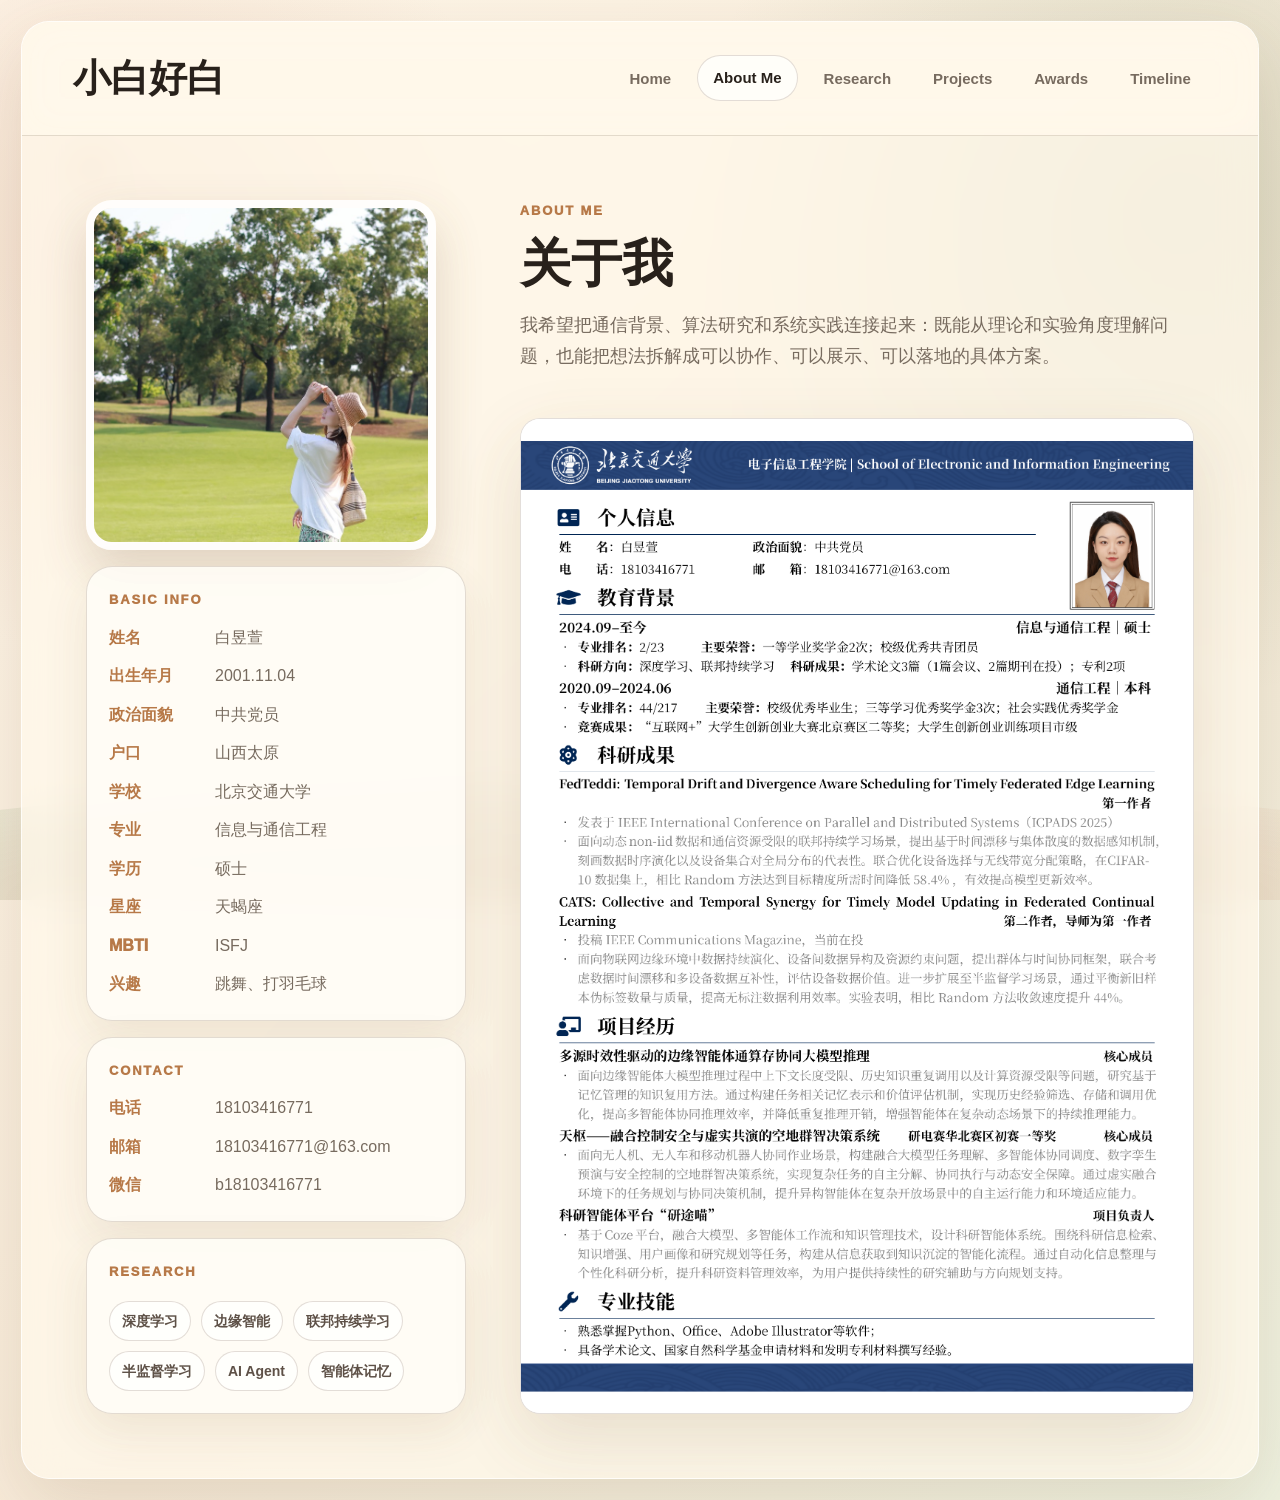
==== about.html @ 16e8030f "Update research tags in about.html" ====
<!doctype html>
<html lang="zh-CN">
  <head>
    <meta charset="utf-8" />
    <meta name="viewport" content="width=device-width, initial-scale=1" />
    <title>About Me | 小白好白</title>
    <meta name="description" content="白昱萱的基本信息、研究方向和科研简历。" />
    <link rel="stylesheet" href="styles.css" />
  </head>
  <body>
    <div class="sticker sticker-star">✦</div>
    <div class="sticker sticker-flower">✿</div>
    <div class="wave-bg" aria-hidden="true"></div>
    <div class="page-shell">
      <header class="topbar">
        <a class="site-title" href="index.html">小白好白</a>
        <nav class="nav" aria-label="主导航">
          <a href="index.html">Home</a>
          <a class="active" href="about.html">About Me</a>
          <a href="publications.html">Research</a>
          <a href="projects.html">Projects</a>
          <a href="awards.html">Awards</a>
          <a href="timeline.html">Timeline</a>
        </nav>
      </header>

      <main class="about-layout rise-in">
        <aside class="about-sidebar">
          <img class="portrait" src="assets/images/hero-life.jpeg" alt="白昱萱生活照" />
          <section class="warm-card">
            <p class="eyebrow">Basic Info</p>
            <dl class="info-list">
              <div><dt>姓名</dt><dd>白昱萱</dd></div>
              <div><dt>出生年月</dt><dd>2001.11.04</dd></div>
              <div><dt>政治面貌</dt><dd>中共党员</dd></div>
              <div><dt>户口</dt><dd>山西太原</dd></div>
              <div><dt>学校</dt><dd>北京交通大学</dd></div>
              <div><dt>专业</dt><dd>信息与通信工程</dd></div>
              <div><dt>学历</dt><dd>硕士</dd></div>
              <div><dt>星座</dt><dd>天蝎座</dd></div>
              <div><dt>MBTI</dt><dd>ISFJ</dd></div>
              <div><dt>兴趣</dt><dd>跳舞、打羽毛球</dd></div>
            </dl>
          </section>
          <section class="warm-card">
            <p class="eyebrow">Contact</p>
            <dl class="info-list">
              <div><dt>电话</dt><dd>18103416771</dd></div>
              <div><dt>邮箱</dt><dd>18103416771@163.com</dd></div>
              <div><dt>微信</dt><dd>b18103416771</dd></div>
            </dl>
          </section>
          <section class="warm-card">
            <p class="eyebrow">Research</p>
            <div class="tag-cloud">
              <span>深度学习</span>
              <span>边缘智能</span>
              <span>联邦持续学习</span>
              <span>半监督学习</span>
              <span>AI Agent</span>
              <span>智能体记忆</span>
            </div>
          </section>
        </aside>

        <section class="about-main">
          <p class="eyebrow">About Me</p>
          <h1>关于我</h1>
          <p>
            我希望把通信背景、算法研究和系统实践连接起来：既能从理论和实验角度理解问题，也能把想法拆解成可以协作、可以展示、可以落地的具体方案。
          </p>
          <section id="resume" class="resume-inline" data-resume-panel>
            <img class="resume-preview" src="assets/thumbs/resume-preview.png" alt="白昱萱科研简历预览" />
          </section>
        </section>
      </main>
    </div>
    <script src="script.js"></script>
  </body>
</html>
---- styles.css ----
:root {
  --paper: #fff8eb;
  --paper-2: #f8eedf;
  --card: rgba(255, 253, 247, 0.86);
  --ink: #28211b;
  --muted: #776b5f;
  --accent: #b77948;
  --accent-2: #7d9b72;
  --accent-3: #e3b7a0;
  --line: rgba(102, 75, 50, 0.18);
  --shadow: 0 24px 70px rgba(108, 76, 44, 0.14);
}

* {
  box-sizing: border-box;
}

html {
  scroll-behavior: smooth;
}

body {
  margin: 0;
  min-height: 100vh;
  background:
    radial-gradient(circle at 8% 16%, rgba(227, 183, 160, 0.34), transparent 24%),
    radial-gradient(circle at 92% 14%, rgba(125, 155, 114, 0.22), transparent 28%),
    linear-gradient(135deg, #fff7ea 0%, #f7ead8 58%, #eef1df 100%);
  color: var(--ink);
  font-family: Inter, -apple-system, BlinkMacSystemFont, "Segoe UI", "PingFang SC", "Microsoft YaHei", sans-serif;
  line-height: 1.72;
}

a {
  color: inherit;
  text-decoration: none;
}

img,
video {
  display: block;
  max-width: 100%;
}

.wave-bg {
  position: fixed;
  inset: auto 0 0;
  z-index: -1;
  height: 32vh;
  background:
    radial-gradient(120% 70% at 50% 100%, rgba(183, 121, 72, 0.18), transparent 62%),
    linear-gradient(90deg, rgba(125, 155, 114, 0.12), rgba(227, 183, 160, 0.12));
  clip-path: ellipse(75% 42% at 50% 100%);
  animation: waveLift 7s ease-in-out infinite;
}

.sticker {
  position: fixed;
  z-index: 0;
  color: rgba(183, 121, 72, 0.18);
  pointer-events: none;
  user-select: none;
  animation: float 9s ease-in-out infinite;
}

.sticker-star {
  top: 120px;
  left: 5vw;
  font-size: 58px;
}

.sticker-flower {
  right: 6vw;
  bottom: 12vh;
  font-size: 74px;
  animation-delay: -3s;
}

.page-shell {
  position: relative;
  z-index: 1;
  width: min(1500px, calc(100vw - 42px));
  min-height: calc(100vh - 42px);
  margin: 21px auto;
  border: 1px solid rgba(255, 255, 255, 0.76);
  border-radius: 28px;
  background: rgba(255, 248, 235, 0.72);
  box-shadow: var(--shadow);
  overflow: hidden;
  backdrop-filter: blur(18px);
}

.home-shell {
  display: grid;
  grid-template-rows: auto 1fr;
}

.topbar {
  position: sticky;
  top: 0;
  z-index: 20;
  display: flex;
  align-items: center;
  justify-content: space-between;
  gap: 24px;
  padding: 24px clamp(22px, 4vw, 56px);
  border-bottom: 1px solid var(--line);
  background: rgba(255, 248, 235, 0.82);
  backdrop-filter: blur(18px);
}

.site-title {
  font-family: Georgia, "Times New Roman", serif;
  font-size: clamp(28px, 3vw, 38px);
  font-weight: 900;
}

.nav {
  display: flex;
  flex-wrap: wrap;
  justify-content: flex-end;
  gap: 10px;
}

.nav a {
  padding: 9px 15px;
  border: 1px solid transparent;
  border-radius: 999px;
  color: var(--muted);
  font-size: 15px;
  font-weight: 850;
  transition: transform 0.2s ease, background 0.2s ease, border-color 0.2s ease;
}

.nav a:hover,
.nav a.active {
  border-color: var(--line);
  background: rgba(255, 255, 255, 0.7);
  color: var(--ink);
  transform: translateY(-1px);
}

.home-center {
  display: grid;
  justify-items: center;
  align-content: start;
  gap: 36px;
  min-height: calc(100vh - 134px);
  padding: clamp(46px, 7vw, 92px) clamp(28px, 6vw, 96px) clamp(42px, 7vw, 86px);
  text-align: center;
}

.home-hero {
  display: grid;
  justify-items: center;
}

.home-avatar {
  width: clamp(110px, 13vw, 164px);
  height: clamp(110px, 13vw, 164px);
  border: 6px solid rgba(255, 255, 255, 0.88);
  border-radius: 999px;
  object-fit: cover;
  object-position: center;
  box-shadow: 0 0 0 12px rgba(125, 155, 114, 0.07), 0 20px 54px rgba(108, 76, 44, 0.16);
}

.home-hero h1 {
  margin: 0;
  margin-top: 28px;
  font-family: Georgia, "Times New Roman", serif;
  font-size: clamp(38px, 6vw, 72px);
  line-height: 1.08;
  letter-spacing: 0;
}

.home-subtitle {
  margin: 30px auto 0;
  max-width: 900px;
  color: #b77948;
  font-size: clamp(22px, 2.4vw, 34px);
  font-weight: 900;
  line-height: 1.35;
}

.resume-entry {
  display: inline-flex;
  margin-top: 24px;
  color: var(--accent);
  font-size: 17px;
  font-weight: 950;
  transition: transform 0.2s ease, color 0.2s ease;
}

.resume-entry:hover {
  color: var(--ink);
  transform: translateX(4px);
}

.home-shortcuts {
  display: flex;
  justify-content: center;
  gap: 14px;
  margin-top: 24px;
}

.home-shortcuts a {
  display: inline-flex;
  align-items: center;
  justify-content: center;
  min-width: 128px;
  min-height: 44px;
  padding: 0 18px;
  border: 1px solid var(--line);
  border-radius: 999px;
  background: rgba(255, 255, 255, 0.62);
  color: #5e5147;
  font-size: 15px;
  font-weight: 900;
  transition: transform 0.2s ease, background 0.2s ease, box-shadow 0.2s ease;
}

.home-shortcuts a:nth-child(1) {
  background: #fff6ec;
}

.home-shortcuts a:nth-child(2) {
  background: #f1f6e9;
}

.home-shortcuts a:nth-child(3) {
  background: #f8edf1;
}

.home-shortcuts a:hover {
  transform: translateY(-2px);
  background: #fff;
  box-shadow: 0 12px 26px rgba(108, 76, 44, 0.12);
}

.personality-card,
.warm-card,
.research-card,
.project-card,
.award-carousel,
.story-timeline li,
.closing-note,
.award-summary {
  border: 1px solid var(--line);
  border-radius: 26px;
  background: var(--card);
  box-shadow: 0 16px 46px rgba(108, 76, 44, 0.1);
}

.personality-card {
  width: min(100%, 1020px);
  padding: 4px clamp(18px, 4vw, 42px) 0;
  border: 0;
  background: transparent;
  box-shadow: none;
}

.personality-card h2,
.about-main h1,
.page-heading h1 {
  margin: 0;
  font-family: Georgia, "Times New Roman", serif;
  font-size: clamp(34px, 4vw, 58px);
  line-height: 1.12;
}

.personality-card p {
  max-width: 900px;
  margin: 0 auto;
  color: var(--muted);
  font-size: clamp(15px, 1.25vw, 18px);
  font-weight: 720;
  line-height: 1.86;
}

.personality-card p + p {
  margin-top: 14px;
}

.eyebrow,
.label {
  margin: 0 0 12px;
  color: var(--accent);
  font-size: 13px;
  font-weight: 950;
  letter-spacing: 0.14em;
  text-transform: uppercase;
}

.tag-cloud {
  display: flex;
  flex-wrap: wrap;
  gap: 10px;
  margin-top: 18px;
}

.tag-cloud.centered {
  justify-content: center;
}

.tag-cloud span {
  padding: 7px 12px;
  border: 1px solid var(--line);
  border-radius: 999px;
  background: rgba(255, 255, 255, 0.62);
  color: #5e5147;
  font-size: 14px;
  font-weight: 900;
}

.primary-action,
.secondary-action,
.action-row a,
.carousel-btn {
  display: inline-flex;
  align-items: center;
  justify-content: center;
  min-height: 44px;
  padding: 0 18px;
  border: 1px solid var(--line);
  border-radius: 999px;
  background: rgba(255, 255, 255, 0.72);
  color: var(--ink);
  cursor: pointer;
  font: inherit;
  font-weight: 950;
  transition: transform 0.2s ease, box-shadow 0.2s ease, background 0.2s ease;
}

.primary-action:hover,
.secondary-action:hover,
.action-row a:hover,
.carousel-btn:hover {
  transform: translateY(-2px);
  background: #fff;
  box-shadow: 0 13px 26px rgba(108, 76, 44, 0.14);
}

.primary-action,
.action-row a:first-child {
  background: var(--ink);
  color: #fff;
}

.about-layout,
.content-page {
  padding: clamp(34px, 5vw, 76px);
}

.about-layout {
  display: grid;
  grid-template-columns: minmax(280px, 380px) minmax(0, 1fr);
  gap: clamp(28px, 4.2vw, 58px);
  align-items: stretch;
  max-width: 1320px;
  margin: 0 auto;
}

.about-sidebar {
  display: grid;
  gap: 16px;
}

.portrait {
  width: min(100%, 350px);
  aspect-ratio: 1 / 1;
  border: 8px solid rgba(255, 255, 255, 0.82);
  border-radius: 26px;
  object-fit: cover;
  object-position: 62% center;
  box-shadow: 0 20px 48px rgba(108, 76, 44, 0.2);
}

.warm-card {
  padding: 22px;
}

.info-list {
  display: grid;
  gap: 11px;
  margin: 0;
}

.info-list div {
  display: grid;
  grid-template-columns: 94px minmax(0, 1fr);
  gap: 12px;
}

.info-list dt,
.detail-list dt,
.research-points h3 {
  color: var(--accent);
  font-weight: 950;
}

.info-list dd,
.detail-list dd {
  margin: 0;
  color: var(--muted);
}

.about-main {
  display: flex;
  flex-direction: column;
  min-width: 0;
  min-height: 0;
}

.lead {
  margin: 24px 0 0;
  color: var(--ink);
  font-size: clamp(21px, 2.1vw, 28px);
  font-weight: 850;
  line-height: 1.75;
}

.about-main p:not(.eyebrow) {
  color: var(--muted);
  font-size: 18px;
}

.action-row {
  display: flex;
  flex-wrap: wrap;
  gap: 12px;
  margin-top: 28px;
}

.resume-inline {
  display: grid;
  place-items: center;
  flex: 1;
  min-height: 0;
  margin-top: 28px;
  overflow: hidden;
  border: 1px solid var(--line);
  border-radius: 20px;
  background: #fff;
  box-shadow: var(--shadow);
}

.resume-preview {
  width: auto;
  max-width: 100%;
  height: 100%;
  max-height: 100%;
  object-fit: contain;
  border: 0;
  border-radius: 0;
  background: #fff;
}

.page-heading {
  max-width: 1320px;
  margin: 0 auto 34px;
}

.page-heading p {
  max-width: 920px;
  color: var(--muted);
  font-size: 18px;
}

.research-stack,
.project-stack {
  display: grid;
  gap: 26px;
  max-width: 1320px;
  margin: 0 auto;
}

.research-card,
.project-card {
  display: grid;
  grid-template-columns: minmax(300px, 39%) minmax(0, 1fr);
  gap: 28px;
  padding: 18px;
}

.project-card h2,
.story-timeline h2 {
  margin: 0;
  font-family: Georgia, "Times New Roman", serif;
  font-size: clamp(22px, 2vw, 30px);
  line-height: 1.18;
}

.research-card h2 {
  margin: 0;
  font-family: Georgia, "Times New Roman", serif;
  font-size: clamp(23px, 1.85vw, 28px);
  line-height: 1.2;
}

.patent-card h2 {
  white-space: nowrap;
}

.pdf-reader,
.patent-image,
.project-gallery {
  min-height: 560px;
  overflow: hidden;
  border: 1px solid var(--line);
  border-radius: 18px;
  background: #fff;
}

.pdf-reader iframe {
  width: 100%;
  height: 680px;
  border: 0;
}

.patent-image {
  width: 100%;
  height: 680px;
}

.contain-img {
  object-fit: contain;
  object-position: center;
  padding: 10px;
  background: #fff;
}

.quote {
  margin: 14px 0 0;
  color: var(--accent) !important;
  font-weight: 950;
}

.research-copy p,
.project-card p,
.research-points p {
  color: var(--muted);
}

.research-points {
  display: grid;
  gap: 14px;
  margin-top: 20px;
}

.research-points section {
  padding: 16px;
  border: 1px solid var(--line);
  border-radius: 18px;
  background: rgba(255, 255, 255, 0.54);
}

.research-points h3 {
  margin: 0;
}

.project-gallery {
  display: grid;
  gap: 14px;
  padding: 12px;
}

.project-gallery img,
.project-gallery video {
  width: 100%;
  height: 330px;
  border: 1px solid var(--line);
  border-radius: 14px;
  background: #fff;
}

.project-gallery video {
  object-fit: contain;
}

.project-gallery.two-up {
  grid-template-rows: repeat(2, minmax(0, 1fr));
}

.detail-list {
  display: grid;
  gap: 14px;
  margin: 22px 0 0;
}

.detail-list div {
  display: grid;
  grid-template-columns: 86px minmax(0, 1fr);
  gap: 14px;
}

.detail-list.expanded div {
  grid-template-columns: 76px minmax(0, 1fr);
}

.award-carousel {
  position: relative;
  display: grid;
  grid-template-columns: 58px minmax(0, 1fr) 58px;
  gap: 18px;
  align-items: center;
  padding: 20px;
  max-width: 1320px;
  margin: 0 auto;
}

.carousel-stage {
  position: relative;
  min-height: 760px;
  overflow: hidden;
}

.award-slide {
  position: absolute;
  inset: 0;
  display: grid;
  place-items: center;
  margin: 0;
  opacity: 0;
  transform: translateX(28px);
  transition: opacity 0.25s ease, transform 0.25s ease;
}

.award-slide.active {
  opacity: 1;
  transform: translateX(0);
}

.award-slide img {
  width: 100%;
  height: 740px;
  border: 1px solid var(--line);
  border-radius: 18px;
  background: #fff;
}

.carousel-btn {
  width: 58px;
  height: 58px;
  min-height: 58px;
  padding: 0;
  font-size: 36px;
}

.carousel-dots {
  grid-column: 1 / -1;
  display: flex;
  justify-content: center;
  flex-wrap: wrap;
  gap: 8px;
}

.carousel-dots button {
  width: 9px;
  height: 9px;
  border: 0;
  border-radius: 999px;
  background: rgba(40, 33, 27, 0.22);
  cursor: pointer;
}

.carousel-dots button.active {
  width: 28px;
  background: var(--accent);
}

.award-summary {
  max-width: 1320px;
  margin: 30px auto 0;
  padding: clamp(28px, 5vw, 54px);
  text-align: center;
}

.award-summary h2 {
  margin: 0;
  font-family: Georgia, "Times New Roman", serif;
  font-size: clamp(34px, 4.8vw, 58px);
  background: linear-gradient(90deg, #b77948, #d9a66f, #7d9b72, #c67f9f);
  -webkit-background-clip: text;
  background-clip: text;
  color: transparent;
}

.award-summary p {
  max-width: 980px;
  margin: 22px auto 0;
  color: var(--muted);
  font-size: clamp(18px, 2vw, 25px);
  font-weight: 750;
}

.gradient-motto {
  margin: 42px auto 0;
  text-align: center;
  font-size: clamp(30px, 5vw, 72px);
  font-family: Georgia, "Times New Roman", serif;
  font-weight: 950;
  line-height: 1.1;
  background: linear-gradient(90deg, #b77948, #d9a66f, #7d9b72, #c67f9f);
  -webkit-background-clip: text;
  background-clip: text;
  color: transparent;
  animation: hueShift 8s ease-in-out infinite;
}

.story-timeline {
  position: relative;
  display: grid;
  gap: 18px;
  max-width: 1320px;
  margin: 0 auto;
  padding: 0;
  list-style: none;
}

.story-timeline::before {
  content: "";
  position: absolute;
  left: 150px;
  top: 16px;
  bottom: 16px;
  width: 2px;
  background: rgba(183, 121, 72, 0.24);
}

.story-timeline li {
  position: relative;
  display: grid;
  grid-template-columns: 124px minmax(0, 1fr);
  gap: 42px;
  padding: 24px;
}

.story-timeline li::before {
  content: "";
  position: absolute;
  left: 143px;
  top: 34px;
  width: 16px;
  height: 16px;
  border: 4px solid var(--paper);
  border-radius: 999px;
  background: var(--accent);
}

.story-timeline time {
  color: var(--accent);
  font-family: Georgia, "Times New Roman", serif;
  font-size: 22px;
  font-weight: 950;
}

.story-timeline p,
.closing-note p {
  color: var(--muted);
}

.closing-note {
  max-width: 1320px;
  margin: 28px auto 0;
  padding: 28px;
  text-align: center;
}

.closing-note p {
  margin: 0;
  font-size: clamp(14px, 0.95vw, 17px);
  font-weight: 850;
  line-height: 1.55;
  white-space: nowrap;
}

.timeline-motto {
  max-width: 1280px;
  font-size: clamp(30px, 3.25vw, 44px);
  white-space: nowrap;
}

.rise-in {
  animation: riseIn 0.72s ease both;
}

.delay-1 {
  animation-delay: 0.12s;
}

.delay-2 {
  animation-delay: 0.22s;
}

@keyframes riseIn {
  from {
    opacity: 0;
    transform: translateY(18px);
  }
  to {
    opacity: 1;
    transform: translateY(0);
  }
}

@keyframes float {
  0%, 100% {
    transform: translate3d(0, 0, 0) rotate(0deg);
  }
  50% {
    transform: translate3d(10px, -18px, 0) rotate(8deg);
  }
}

@keyframes waveLift {
  0%, 100% {
    transform: translateY(0) scaleX(1);
  }
  50% {
    transform: translateY(16px) scaleX(1.04);
  }
}

@keyframes hueShift {
  0%, 100% {
    filter: hue-rotate(0deg);
  }
  50% {
    filter: hue-rotate(18deg);
  }
}

@media (max-width: 1120px) {
  .about-layout,
  .research-card,
  .project-card {
    grid-template-columns: 1fr;
  }

  .about-sidebar {
    grid-template-columns: minmax(220px, 330px) minmax(0, 1fr);
    align-items: start;
  }

  .portrait {
    grid-row: span 2;
  }
}

@media (max-width: 760px) {
  .page-shell {
    width: min(100vw - 18px, 1500px);
    margin: 9px auto;
    border-radius: 18px;
  }

  .topbar {
    align-items: flex-start;
    flex-direction: column;
    padding: 18px;
  }

  .nav {
    justify-content: flex-start;
  }

  .nav a {
    padding: 8px 10px;
    font-size: 13px;
  }

  .home-center,
  .about-layout,
  .content-page {
    padding: 24px 18px 34px;
  }

  .home-hero h1 {
    font-size: clamp(34px, 11vw, 50px);
  }

  .about-sidebar {
    grid-template-columns: 1fr;
  }

  .info-list div,
  .detail-list div,
  .detail-list.expanded div,
  .story-timeline li {
    grid-template-columns: 1fr;
    gap: 6px;
  }

  .pdf-reader,
  .pdf-reader iframe,
  .patent-image {
    height: 560px;
    min-height: 560px;
  }

  .project-gallery img,
  .project-gallery video {
    height: 250px;
  }

  .award-carousel {
    grid-template-columns: 1fr;
    padding: 12px;
  }

  .carousel-btn {
    display: none;
  }

  .carousel-stage {
    min-height: 520px;
  }

  .award-slide img {
    height: 500px;
  }

  .story-timeline::before,
  .story-timeline li::before {
    display: none;
  }

}
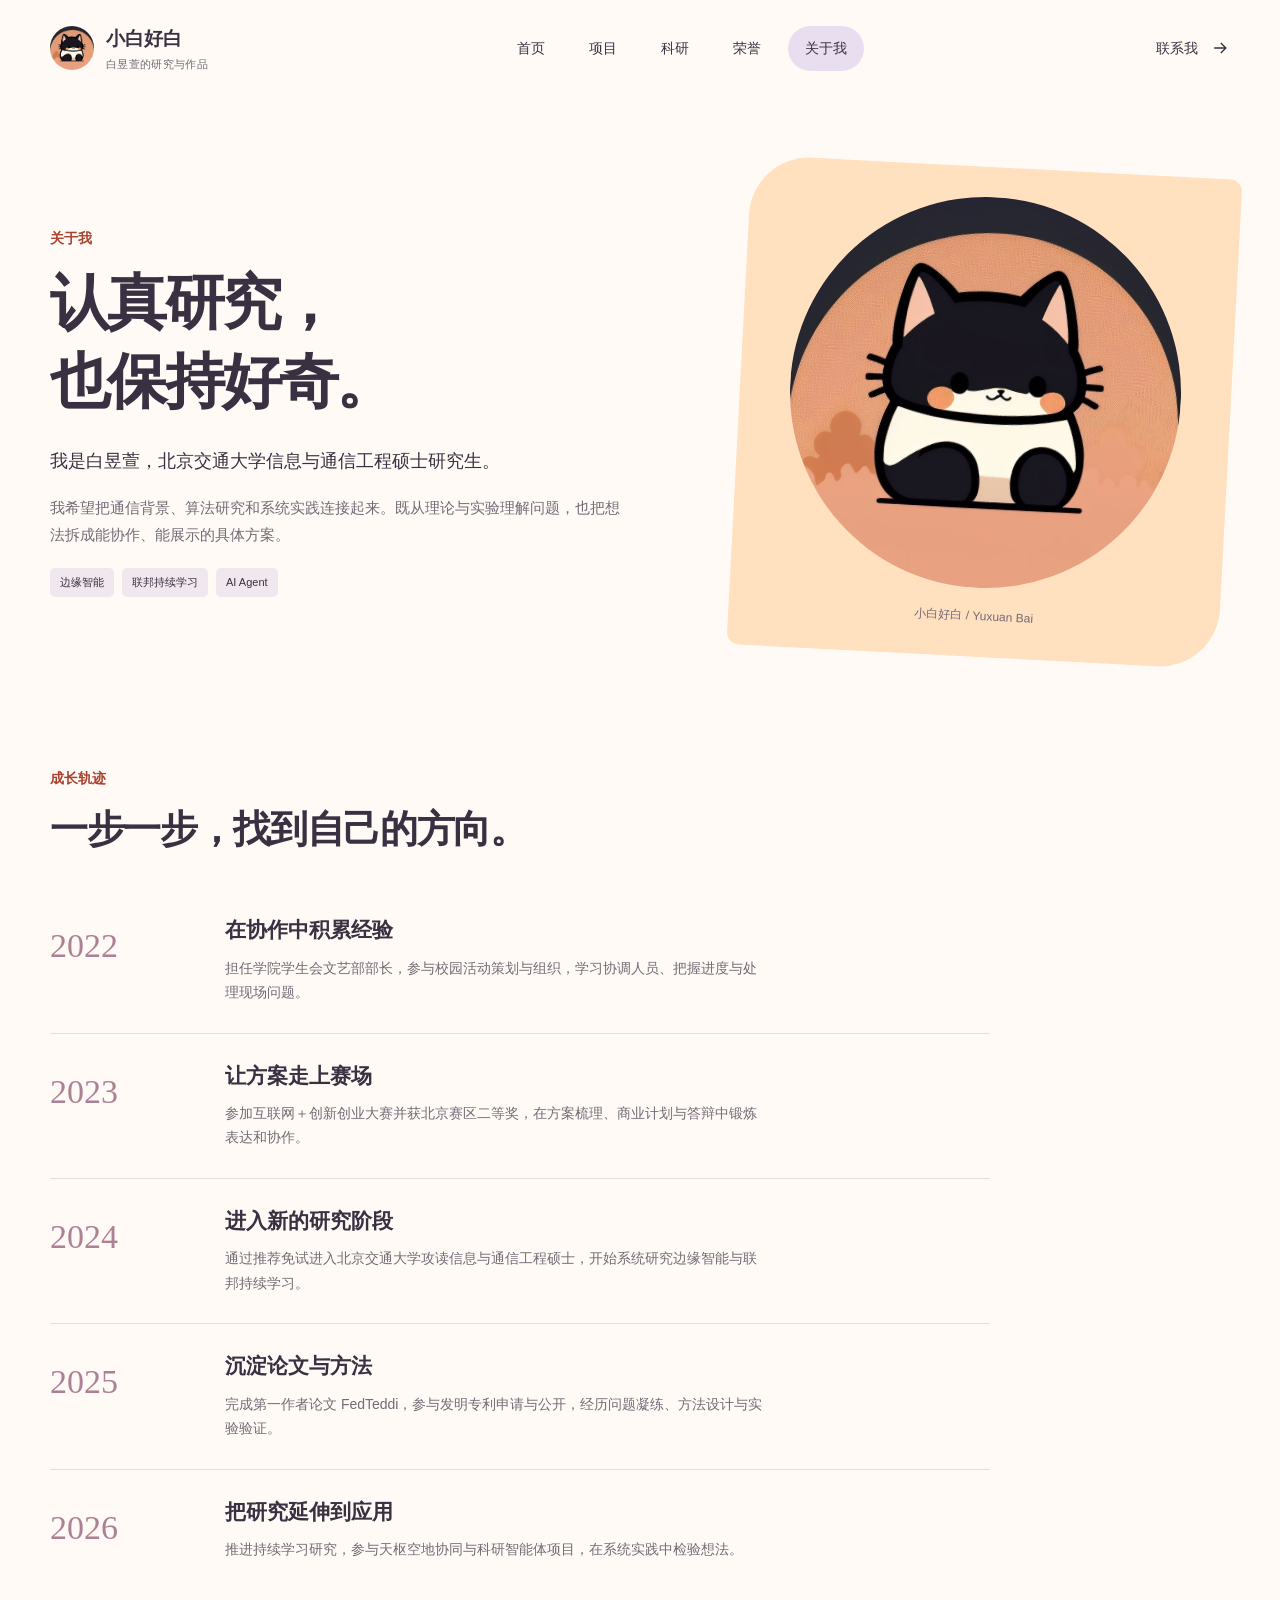
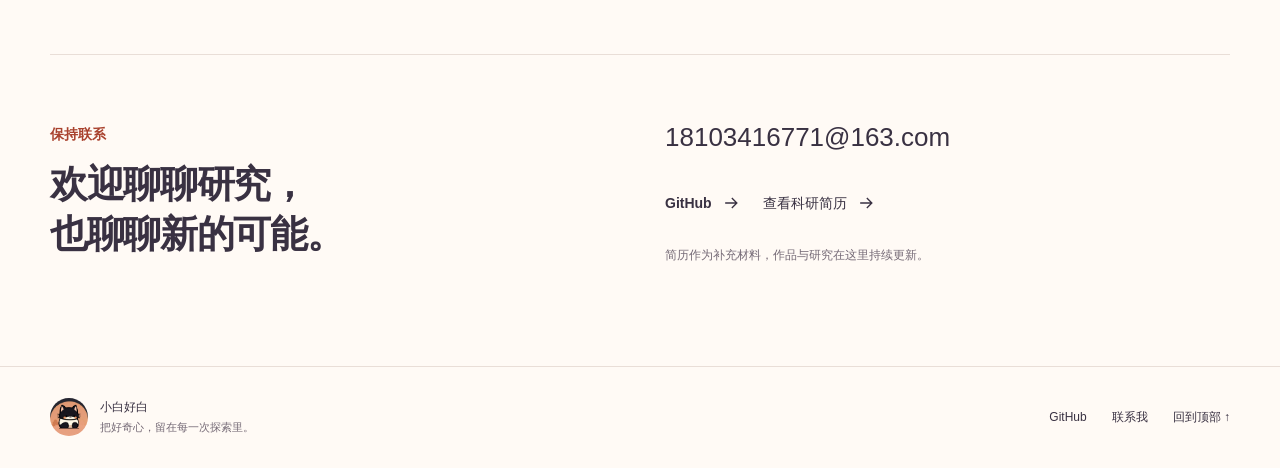
==== commit 89841097: "Redesign public portfolio around research and project showcases Replace the resume-first presentatio" ====
--- a/about.html
+++ b/about.html
@@ -1,80 +1 @@
-<!doctype html>
-<html lang="zh-CN">
-  <head>
-    <meta charset="utf-8" />
-    <meta name="viewport" content="width=device-width, initial-scale=1" />
-    <title>About Me | 小白好白</title>
-    <meta name="description" content="白昱萱的基本信息、研究方向和科研简历。" />
-    <link rel="stylesheet" href="styles.css" />
-  </head>
-  <body>
-    <div class="sticker sticker-star">✦</div>
-    <div class="sticker sticker-flower">✿</div>
-    <div class="wave-bg" aria-hidden="true"></div>
-    <div class="page-shell">
-      <header class="topbar">
-        <a class="site-title" href="index.html">小白好白</a>
-        <nav class="nav" aria-label="主导航">
-          <a href="index.html">Home</a>
-          <a class="active" href="about.html">About Me</a>
-          <a href="publications.html">Research</a>
-          <a href="projects.html">Projects</a>
-          <a href="awards.html">Awards</a>
-          <a href="timeline.html">Timeline</a>
-        </nav>
-      </header>
-
-      <main class="about-layout rise-in">
-        <aside class="about-sidebar">
-          <img class="portrait" src="assets/images/hero-life.jpeg" alt="白昱萱生活照" />
-          <section class="warm-card">
-            <p class="eyebrow">Basic Info</p>
-            <dl class="info-list">
-              <div><dt>姓名</dt><dd>白昱萱</dd></div>
-              <div><dt>出生年月</dt><dd>2001.11.04</dd></div>
-              <div><dt>政治面貌</dt><dd>中共党员</dd></div>
-              <div><dt>户口</dt><dd>山西太原</dd></div>
-              <div><dt>学校</dt><dd>北京交通大学</dd></div>
-              <div><dt>专业</dt><dd>信息与通信工程</dd></div>
-              <div><dt>学历</dt><dd>硕士</dd></div>
-              <div><dt>星座</dt><dd>天蝎座</dd></div>
-              <div><dt>MBTI</dt><dd>ISFJ</dd></div>
-              <div><dt>兴趣</dt><dd>跳舞、打羽毛球</dd></div>
-            </dl>
-          </section>
-          <section class="warm-card">
-            <p class="eyebrow">Contact</p>
-            <dl class="info-list">
-              <div><dt>电话</dt><dd>18103416771</dd></div>
-              <div><dt>邮箱</dt><dd>18103416771@163.com</dd></div>
-              <div><dt>微信</dt><dd>b18103416771</dd></div>
-            </dl>
-          </section>
-          <section class="warm-card">
-            <p class="eyebrow">Research</p>
-            <div class="tag-cloud">
-              <span>深度学习</span>
-              <span>边缘智能</span>
-              <span>联邦持续学习</span>
-              <span>半监督学习</span>
-              <span>AI Agent</span>
-              <span>智能体记忆</span>
-            </div>
-          </section>
-        </aside>
-
-        <section class="about-main">
-          <p class="eyebrow">About Me</p>
-          <h1>关于我</h1>
-          <p>
-            我希望把通信背景、算法研究和系统实践连接起来：既能从理论和实验角度理解问题，也能把想法拆解成可以协作、可以展示、可以落地的具体方案。
-          </p>
-          <section id="resume" class="resume-inline" data-resume-panel>
-            <img class="resume-preview" src="assets/thumbs/resume-preview.png" alt="白昱萱科研简历预览" />
-          </section>
-        </section>
-      </main>
-    </div>
-    <script src="script.js"></script>
-  </body>
-</html>
+<!doctype html><html lang="zh-CN"><head><meta charset="utf-8"><meta name="viewport" content="width=device-width,initial-scale=1"><meta name="theme-color" content="#fffaf5"><meta name="description" content="白昱萱的研究与项目作品集。聚焦联邦持续学习、边缘智能与科研智能体，展示项目实践、论文和荣誉。"><title>关于我 · 小白好白</title><link rel="icon" href="assets/images/cat-avatar.jpeg"><link rel="stylesheet" href="styles.css?v=20260908"><script src="script.js?v=20260908" defer></script></head><body><a class="skip-link" href="#main">跳到正文</a><header class="site-header"><a href="index.html" class="brand"><img src="assets/images/cat-avatar.jpeg" alt="" width="44" height="44"><span>小白好白<small>白昱萱的研究与作品</small></span></a><nav aria-label="主导航"><a href="index.html">首页</a><a href="projects.html">项目</a><a href="publications.html">科研</a><a href="awards.html">荣誉</a><a href="about.html" aria-current="page">关于我</a></nav><a class="header-contact" href="about.html#contact">联系我 <svg viewBox="0 0 24 24" aria-hidden="true"><path d="M5 12h14M13 6l6 6-6 6"/></svg></a></header><main id="main"><section class="container about-hero"><div><p class="section-label">关于我</p><h1>认真研究，<br>也保持好奇。</h1><p class="about-lead">我是白昱萱，北京交通大学信息与通信工程硕士研究生。</p><p>我希望把通信背景、算法研究和系统实践连接起来。既从理论与实验理解问题，也把想法拆成能协作、能展示的具体方案。</p><div class="tags"><span>边缘智能</span><span>联邦持续学习</span><span>AI Agent</span></div></div><div class="about-cat"><img src="assets/images/cat-avatar.jpeg" alt="小白好白猫咪头像" width="400" height="400"><p>小白好白 / Yuxuan Bai</p></div></section><section class="container about-journey"><div class="section-heading"><div><p class="section-label">成长轨迹</p><h2>一步一步，找到自己的方向。</h2></div></div><ol class="timeline"><li><time>2022</time><div><h3>在协作中积累经验</h3><p>担任学院学生会文艺部部长，参与校园活动策划与组织，学习协调人员、把握进度与处理现场问题。</p></div></li><li><time>2023</time><div><h3>让方案走上赛场</h3><p>参加互联网＋创新创业大赛并获北京赛区二等奖，在方案梳理、商业计划与答辩中锻炼表达和协作。</p></div></li><li><time>2024</time><div><h3>进入新的研究阶段</h3><p>通过推荐免试进入北京交通大学攻读信息与通信工程硕士，开始系统研究边缘智能与联邦持续学习。</p></div></li><li><time>2025</time><div><h3>沉淀论文与方法</h3><p>完成第一作者论文 FedTeddi，参与发明专利申请与公开，经历问题凝练、方法设计与实验验证。</p></div></li><li><time>2026</time><div><h3>把研究延伸到应用</h3><p>推进持续学习研究，参与天枢空地协同与科研智能体项目，在系统实践中检验想法。</p></div></li></ol></section><section class="container contact-section" id="contact"><div><p class="section-label">保持联系</p><h2>欢迎聊聊研究，<br>也聊聊新的可能。</h2></div><div><a class="contact-email" href="mailto:18103416771@163.com">18103416771@163.com</a><div class="links"><a class="text-link" href="https://github.com/bai9yu" target="_blank" rel="noreferrer">GitHub<svg viewBox="0 0 24 24" aria-hidden="true"><path d="M5 12h14M13 6l6 6-6 6"/></svg></a><a class="text-link" href="assets/docs/research-resume.pdf" target="_blank" rel="noreferrer">查看科研简历<svg viewBox="0 0 24 24" aria-hidden="true"><path d="M5 12h14M13 6l6 6-6 6"/></svg></a></div><p class="muted">简历作为补充材料，作品与研究在这里持续更新。</p></div></section></main><footer class="site-footer"><div><img src="assets/images/cat-avatar.jpeg" width="38" height="38" alt=""><p>小白好白 <span>把好奇心，留在每一次探索里。</span></p></div><p><a href="https://github.com/bai9yu" target="_blank" rel="noreferrer">GitHub</a><a href="about.html#contact">联系我</a><button class="back-top" aria-label="回到顶部">回到顶部 ↑</button></p></footer><dialog id="image-dialog" aria-labelledby="image-title"><div class="lightbox-head"><p id="image-title"></p><button class="icon-button" data-close aria-label="关闭图片">×</button></div><img alt=""><p class="lightbox-note">按 Esc 关闭</p></dialog></body></html>
--- a/styles.css
+++ b/styles.css
@@ -1,929 +1,4 @@
-:root {
-  --paper: #fff8eb;
-  --paper-2: #f8eedf;
-  --card: rgba(255, 253, 247, 0.86);
-  --ink: #28211b;
-  --muted: #776b5f;
-  --accent: #b77948;
-  --accent-2: #7d9b72;
-  --accent-3: #e3b7a0;
-  --line: rgba(102, 75, 50, 0.18);
-  --shadow: 0 24px 70px rgba(108, 76, 44, 0.14);
-}
-
-* {
-  box-sizing: border-box;
-}
-
-html {
-  scroll-behavior: smooth;
-}
-
-body {
-  margin: 0;
-  min-height: 100vh;
-  background:
-    radial-gradient(circle at 8% 16%, rgba(227, 183, 160, 0.34), transparent 24%),
-    radial-gradient(circle at 92% 14%, rgba(125, 155, 114, 0.22), transparent 28%),
-    linear-gradient(135deg, #fff7ea 0%, #f7ead8 58%, #eef1df 100%);
-  color: var(--ink);
-  font-family: Inter, -apple-system, BlinkMacSystemFont, "Segoe UI", "PingFang SC", "Microsoft YaHei", sans-serif;
-  line-height: 1.72;
-}
-
-a {
-  color: inherit;
-  text-decoration: none;
-}
-
-img,
-video {
-  display: block;
-  max-width: 100%;
-}
-
-.wave-bg {
-  position: fixed;
-  inset: auto 0 0;
-  z-index: -1;
-  height: 32vh;
-  background:
-    radial-gradient(120% 70% at 50% 100%, rgba(183, 121, 72, 0.18), transparent 62%),
-    linear-gradient(90deg, rgba(125, 155, 114, 0.12), rgba(227, 183, 160, 0.12));
-  clip-path: ellipse(75% 42% at 50% 100%);
-  animation: waveLift 7s ease-in-out infinite;
-}
-
-.sticker {
-  position: fixed;
-  z-index: 0;
-  color: rgba(183, 121, 72, 0.18);
-  pointer-events: none;
-  user-select: none;
-  animation: float 9s ease-in-out infinite;
-}
-
-.sticker-star {
-  top: 120px;
-  left: 5vw;
-  font-size: 58px;
-}
-
-.sticker-flower {
-  right: 6vw;
-  bottom: 12vh;
-  font-size: 74px;
-  animation-delay: -3s;
-}
-
-.page-shell {
-  position: relative;
-  z-index: 1;
-  width: min(1500px, calc(100vw - 42px));
-  min-height: calc(100vh - 42px);
-  margin: 21px auto;
-  border: 1px solid rgba(255, 255, 255, 0.76);
-  border-radius: 28px;
-  background: rgba(255, 248, 235, 0.72);
-  box-shadow: var(--shadow);
-  overflow: hidden;
-  backdrop-filter: blur(18px);
-}
-
-.home-shell {
-  display: grid;
-  grid-template-rows: auto 1fr;
-}
-
-.topbar {
-  position: sticky;
-  top: 0;
-  z-index: 20;
-  display: flex;
-  align-items: center;
-  justify-content: space-between;
-  gap: 24px;
-  padding: 24px clamp(22px, 4vw, 56px);
-  border-bottom: 1px solid var(--line);
-  background: rgba(255, 248, 235, 0.82);
-  backdrop-filter: blur(18px);
-}
-
-.site-title {
-  font-family: Georgia, "Times New Roman", serif;
-  font-size: clamp(28px, 3vw, 38px);
-  font-weight: 900;
-}
-
-.nav {
-  display: flex;
-  flex-wrap: wrap;
-  justify-content: flex-end;
-  gap: 10px;
-}
-
-.nav a {
-  padding: 9px 15px;
-  border: 1px solid transparent;
-  border-radius: 999px;
-  color: var(--muted);
-  font-size: 15px;
-  font-weight: 850;
-  transition: transform 0.2s ease, background 0.2s ease, border-color 0.2s ease;
-}
-
-.nav a:hover,
-.nav a.active {
-  border-color: var(--line);
-  background: rgba(255, 255, 255, 0.7);
-  color: var(--ink);
-  transform: translateY(-1px);
-}
-
-.home-center {
-  display: grid;
-  justify-items: center;
-  align-content: start;
-  gap: 36px;
-  min-height: calc(100vh - 134px);
-  padding: clamp(46px, 7vw, 92px) clamp(28px, 6vw, 96px) clamp(42px, 7vw, 86px);
-  text-align: center;
-}
-
-.home-hero {
-  display: grid;
-  justify-items: center;
-}
-
-.home-avatar {
-  width: clamp(110px, 13vw, 164px);
-  height: clamp(110px, 13vw, 164px);
-  border: 6px solid rgba(255, 255, 255, 0.88);
-  border-radius: 999px;
-  object-fit: cover;
-  object-position: center;
-  box-shadow: 0 0 0 12px rgba(125, 155, 114, 0.07), 0 20px 54px rgba(108, 76, 44, 0.16);
-}
-
-.home-hero h1 {
-  margin: 0;
-  margin-top: 28px;
-  font-family: Georgia, "Times New Roman", serif;
-  font-size: clamp(38px, 6vw, 72px);
-  line-height: 1.08;
-  letter-spacing: 0;
-}
-
-.home-subtitle {
-  margin: 30px auto 0;
-  max-width: 900px;
-  color: #b77948;
-  font-size: clamp(22px, 2.4vw, 34px);
-  font-weight: 900;
-  line-height: 1.35;
-}
-
-.resume-entry {
-  display: inline-flex;
-  margin-top: 24px;
-  color: var(--accent);
-  font-size: 17px;
-  font-weight: 950;
-  transition: transform 0.2s ease, color 0.2s ease;
-}
-
-.resume-entry:hover {
-  color: var(--ink);
-  transform: translateX(4px);
-}
-
-.home-shortcuts {
-  display: flex;
-  justify-content: center;
-  gap: 14px;
-  margin-top: 24px;
-}
-
-.home-shortcuts a {
-  display: inline-flex;
-  align-items: center;
-  justify-content: center;
-  min-width: 128px;
-  min-height: 44px;
-  padding: 0 18px;
-  border: 1px solid var(--line);
-  border-radius: 999px;
-  background: rgba(255, 255, 255, 0.62);
-  color: #5e5147;
-  font-size: 15px;
-  font-weight: 900;
-  transition: transform 0.2s ease, background 0.2s ease, box-shadow 0.2s ease;
-}
-
-.home-shortcuts a:nth-child(1) {
-  background: #fff6ec;
-}
-
-.home-shortcuts a:nth-child(2) {
-  background: #f1f6e9;
-}
-
-.home-shortcuts a:nth-child(3) {
-  background: #f8edf1;
-}
-
-.home-shortcuts a:hover {
-  transform: translateY(-2px);
-  background: #fff;
-  box-shadow: 0 12px 26px rgba(108, 76, 44, 0.12);
-}
-
-.personality-card,
-.warm-card,
-.research-card,
-.project-card,
-.award-carousel,
-.story-timeline li,
-.closing-note,
-.award-summary {
-  border: 1px solid var(--line);
-  border-radius: 26px;
-  background: var(--card);
-  box-shadow: 0 16px 46px rgba(108, 76, 44, 0.1);
-}
-
-.personality-card {
-  width: min(100%, 1020px);
-  padding: 4px clamp(18px, 4vw, 42px) 0;
-  border: 0;
-  background: transparent;
-  box-shadow: none;
-}
-
-.personality-card h2,
-.about-main h1,
-.page-heading h1 {
-  margin: 0;
-  font-family: Georgia, "Times New Roman", serif;
-  font-size: clamp(34px, 4vw, 58px);
-  line-height: 1.12;
-}
-
-.personality-card p {
-  max-width: 900px;
-  margin: 0 auto;
-  color: var(--muted);
-  font-size: clamp(15px, 1.25vw, 18px);
-  font-weight: 720;
-  line-height: 1.86;
-}
-
-.personality-card p + p {
-  margin-top: 14px;
-}
-
-.eyebrow,
-.label {
-  margin: 0 0 12px;
-  color: var(--accent);
-  font-size: 13px;
-  font-weight: 950;
-  letter-spacing: 0.14em;
-  text-transform: uppercase;
-}
-
-.tag-cloud {
-  display: flex;
-  flex-wrap: wrap;
-  gap: 10px;
-  margin-top: 18px;
-}
-
-.tag-cloud.centered {
-  justify-content: center;
-}
-
-.tag-cloud span {
-  padding: 7px 12px;
-  border: 1px solid var(--line);
-  border-radius: 999px;
-  background: rgba(255, 255, 255, 0.62);
-  color: #5e5147;
-  font-size: 14px;
-  font-weight: 900;
-}
-
-.primary-action,
-.secondary-action,
-.action-row a,
-.carousel-btn {
-  display: inline-flex;
-  align-items: center;
-  justify-content: center;
-  min-height: 44px;
-  padding: 0 18px;
-  border: 1px solid var(--line);
-  border-radius: 999px;
-  background: rgba(255, 255, 255, 0.72);
-  color: var(--ink);
-  cursor: pointer;
-  font: inherit;
-  font-weight: 950;
-  transition: transform 0.2s ease, box-shadow 0.2s ease, background 0.2s ease;
-}
-
-.primary-action:hover,
-.secondary-action:hover,
-.action-row a:hover,
-.carousel-btn:hover {
-  transform: translateY(-2px);
-  background: #fff;
-  box-shadow: 0 13px 26px rgba(108, 76, 44, 0.14);
-}
-
-.primary-action,
-.action-row a:first-child {
-  background: var(--ink);
-  color: #fff;
-}
-
-.about-layout,
-.content-page {
-  padding: clamp(34px, 5vw, 76px);
-}
-
-.about-layout {
-  display: grid;
-  grid-template-columns: minmax(280px, 380px) minmax(0, 1fr);
-  gap: clamp(28px, 4.2vw, 58px);
-  align-items: stretch;
-  max-width: 1320px;
-  margin: 0 auto;
-}
-
-.about-sidebar {
-  display: grid;
-  gap: 16px;
-}
-
-.portrait {
-  width: min(100%, 350px);
-  aspect-ratio: 1 / 1;
-  border: 8px solid rgba(255, 255, 255, 0.82);
-  border-radius: 26px;
-  object-fit: cover;
-  object-position: 62% center;
-  box-shadow: 0 20px 48px rgba(108, 76, 44, 0.2);
-}
-
-.warm-card {
-  padding: 22px;
-}
-
-.info-list {
-  display: grid;
-  gap: 11px;
-  margin: 0;
-}
-
-.info-list div {
-  display: grid;
-  grid-template-columns: 94px minmax(0, 1fr);
-  gap: 12px;
-}
-
-.info-list dt,
-.detail-list dt,
-.research-points h3 {
-  color: var(--accent);
-  font-weight: 950;
-}
-
-.info-list dd,
-.detail-list dd {
-  margin: 0;
-  color: var(--muted);
-}
-
-.about-main {
-  display: flex;
-  flex-direction: column;
-  min-width: 0;
-  min-height: 0;
-}
-
-.lead {
-  margin: 24px 0 0;
-  color: var(--ink);
-  font-size: clamp(21px, 2.1vw, 28px);
-  font-weight: 850;
-  line-height: 1.75;
-}
-
-.about-main p:not(.eyebrow) {
-  color: var(--muted);
-  font-size: 18px;
-}
-
-.action-row {
-  display: flex;
-  flex-wrap: wrap;
-  gap: 12px;
-  margin-top: 28px;
-}
-
-.resume-inline {
-  display: grid;
-  place-items: center;
-  flex: 1;
-  min-height: 0;
-  margin-top: 28px;
-  overflow: hidden;
-  border: 1px solid var(--line);
-  border-radius: 20px;
-  background: #fff;
-  box-shadow: var(--shadow);
-}
-
-.resume-preview {
-  width: auto;
-  max-width: 100%;
-  height: 100%;
-  max-height: 100%;
-  object-fit: contain;
-  border: 0;
-  border-radius: 0;
-  background: #fff;
-}
-
-.page-heading {
-  max-width: 1320px;
-  margin: 0 auto 34px;
-}
-
-.page-heading p {
-  max-width: 920px;
-  color: var(--muted);
-  font-size: 18px;
-}
-
-.research-stack,
-.project-stack {
-  display: grid;
-  gap: 26px;
-  max-width: 1320px;
-  margin: 0 auto;
-}
-
-.research-card,
-.project-card {
-  display: grid;
-  grid-template-columns: minmax(300px, 39%) minmax(0, 1fr);
-  gap: 28px;
-  padding: 18px;
-}
-
-.project-card h2,
-.story-timeline h2 {
-  margin: 0;
-  font-family: Georgia, "Times New Roman", serif;
-  font-size: clamp(22px, 2vw, 30px);
-  line-height: 1.18;
-}
-
-.research-card h2 {
-  margin: 0;
-  font-family: Georgia, "Times New Roman", serif;
-  font-size: clamp(23px, 1.85vw, 28px);
-  line-height: 1.2;
-}
-
-.patent-card h2 {
-  white-space: nowrap;
-}
-
-.pdf-reader,
-.patent-image,
-.project-gallery {
-  min-height: 560px;
-  overflow: hidden;
-  border: 1px solid var(--line);
-  border-radius: 18px;
-  background: #fff;
-}
-
-.pdf-reader iframe {
-  width: 100%;
-  height: 680px;
-  border: 0;
-}
-
-.patent-image {
-  width: 100%;
-  height: 680px;
-}
-
-.contain-img {
-  object-fit: contain;
-  object-position: center;
-  padding: 10px;
-  background: #fff;
-}
-
-.quote {
-  margin: 14px 0 0;
-  color: var(--accent) !important;
-  font-weight: 950;
-}
-
-.research-copy p,
-.project-card p,
-.research-points p {
-  color: var(--muted);
-}
-
-.research-points {
-  display: grid;
-  gap: 14px;
-  margin-top: 20px;
-}
-
-.research-points section {
-  padding: 16px;
-  border: 1px solid var(--line);
-  border-radius: 18px;
-  background: rgba(255, 255, 255, 0.54);
-}
-
-.research-points h3 {
-  margin: 0;
-}
-
-.project-gallery {
-  display: grid;
-  gap: 14px;
-  padding: 12px;
-}
-
-.project-gallery img,
-.project-gallery video {
-  width: 100%;
-  height: 330px;
-  border: 1px solid var(--line);
-  border-radius: 14px;
-  background: #fff;
-}
-
-.project-gallery video {
-  object-fit: contain;
-}
-
-.project-gallery.two-up {
-  grid-template-rows: repeat(2, minmax(0, 1fr));
-}
-
-.detail-list {
-  display: grid;
-  gap: 14px;
-  margin: 22px 0 0;
-}
-
-.detail-list div {
-  display: grid;
-  grid-template-columns: 86px minmax(0, 1fr);
-  gap: 14px;
-}
-
-.detail-list.expanded div {
-  grid-template-columns: 76px minmax(0, 1fr);
-}
-
-.award-carousel {
-  position: relative;
-  display: grid;
-  grid-template-columns: 58px minmax(0, 1fr) 58px;
-  gap: 18px;
-  align-items: center;
-  padding: 20px;
-  max-width: 1320px;
-  margin: 0 auto;
-}
-
-.carousel-stage {
-  position: relative;
-  min-height: 760px;
-  overflow: hidden;
-}
-
-.award-slide {
-  position: absolute;
-  inset: 0;
-  display: grid;
-  place-items: center;
-  margin: 0;
-  opacity: 0;
-  transform: translateX(28px);
-  transition: opacity 0.25s ease, transform 0.25s ease;
-}
-
-.award-slide.active {
-  opacity: 1;
-  transform: translateX(0);
-}
-
-.award-slide img {
-  width: 100%;
-  height: 740px;
-  border: 1px solid var(--line);
-  border-radius: 18px;
-  background: #fff;
-}
-
-.carousel-btn {
-  width: 58px;
-  height: 58px;
-  min-height: 58px;
-  padding: 0;
-  font-size: 36px;
-}
-
-.carousel-dots {
-  grid-column: 1 / -1;
-  display: flex;
-  justify-content: center;
-  flex-wrap: wrap;
-  gap: 8px;
-}
-
-.carousel-dots button {
-  width: 9px;
-  height: 9px;
-  border: 0;
-  border-radius: 999px;
-  background: rgba(40, 33, 27, 0.22);
-  cursor: pointer;
-}
-
-.carousel-dots button.active {
-  width: 28px;
-  background: var(--accent);
-}
-
-.award-summary {
-  max-width: 1320px;
-  margin: 30px auto 0;
-  padding: clamp(28px, 5vw, 54px);
-  text-align: center;
-}
-
-.award-summary h2 {
-  margin: 0;
-  font-family: Georgia, "Times New Roman", serif;
-  font-size: clamp(34px, 4.8vw, 58px);
-  background: linear-gradient(90deg, #b77948, #d9a66f, #7d9b72, #c67f9f);
-  -webkit-background-clip: text;
-  background-clip: text;
-  color: transparent;
-}
-
-.award-summary p {
-  max-width: 980px;
-  margin: 22px auto 0;
-  color: var(--muted);
-  font-size: clamp(18px, 2vw, 25px);
-  font-weight: 750;
-}
-
-.gradient-motto {
-  margin: 42px auto 0;
-  text-align: center;
-  font-size: clamp(30px, 5vw, 72px);
-  font-family: Georgia, "Times New Roman", serif;
-  font-weight: 950;
-  line-height: 1.1;
-  background: linear-gradient(90deg, #b77948, #d9a66f, #7d9b72, #c67f9f);
-  -webkit-background-clip: text;
-  background-clip: text;
-  color: transparent;
-  animation: hueShift 8s ease-in-out infinite;
-}
-
-.story-timeline {
-  position: relative;
-  display: grid;
-  gap: 18px;
-  max-width: 1320px;
-  margin: 0 auto;
-  padding: 0;
-  list-style: none;
-}
-
-.story-timeline::before {
-  content: "";
-  position: absolute;
-  left: 150px;
-  top: 16px;
-  bottom: 16px;
-  width: 2px;
-  background: rgba(183, 121, 72, 0.24);
-}
-
-.story-timeline li {
-  position: relative;
-  display: grid;
-  grid-template-columns: 124px minmax(0, 1fr);
-  gap: 42px;
-  padding: 24px;
-}
-
-.story-timeline li::before {
-  content: "";
-  position: absolute;
-  left: 143px;
-  top: 34px;
-  width: 16px;
-  height: 16px;
-  border: 4px solid var(--paper);
-  border-radius: 999px;
-  background: var(--accent);
-}
-
-.story-timeline time {
-  color: var(--accent);
-  font-family: Georgia, "Times New Roman", serif;
-  font-size: 22px;
-  font-weight: 950;
-}
-
-.story-timeline p,
-.closing-note p {
-  color: var(--muted);
-}
-
-.closing-note {
-  max-width: 1320px;
-  margin: 28px auto 0;
-  padding: 28px;
-  text-align: center;
-}
-
-.closing-note p {
-  margin: 0;
-  font-size: clamp(14px, 0.95vw, 17px);
-  font-weight: 850;
-  line-height: 1.55;
-  white-space: nowrap;
-}
-
-.timeline-motto {
-  max-width: 1280px;
-  font-size: clamp(30px, 3.25vw, 44px);
-  white-space: nowrap;
-}
-
-.rise-in {
-  animation: riseIn 0.72s ease both;
-}
-
-.delay-1 {
-  animation-delay: 0.12s;
-}
-
-.delay-2 {
-  animation-delay: 0.22s;
-}
-
-@keyframes riseIn {
-  from {
-    opacity: 0;
-    transform: translateY(18px);
-  }
-  to {
-    opacity: 1;
-    transform: translateY(0);
-  }
-}
-
-@keyframes float {
-  0%, 100% {
-    transform: translate3d(0, 0, 0) rotate(0deg);
-  }
-  50% {
-    transform: translate3d(10px, -18px, 0) rotate(8deg);
-  }
-}
-
-@keyframes waveLift {
-  0%, 100% {
-    transform: translateY(0) scaleX(1);
-  }
-  50% {
-    transform: translateY(16px) scaleX(1.04);
-  }
-}
-
-@keyframes hueShift {
-  0%, 100% {
-    filter: hue-rotate(0deg);
-  }
-  50% {
-    filter: hue-rotate(18deg);
-  }
-}
-
-@media (max-width: 1120px) {
-  .about-layout,
-  .research-card,
-  .project-card {
-    grid-template-columns: 1fr;
-  }
-
-  .about-sidebar {
-    grid-template-columns: minmax(220px, 330px) minmax(0, 1fr);
-    align-items: start;
-  }
-
-  .portrait {
-    grid-row: span 2;
-  }
-}
-
-@media (max-width: 760px) {
-  .page-shell {
-    width: min(100vw - 18px, 1500px);
-    margin: 9px auto;
-    border-radius: 18px;
-  }
-
-  .topbar {
-    align-items: flex-start;
-    flex-direction: column;
-    padding: 18px;
-  }
-
-  .nav {
-    justify-content: flex-start;
-  }
-
-  .nav a {
-    padding: 8px 10px;
-    font-size: 13px;
-  }
-
-  .home-center,
-  .about-layout,
-  .content-page {
-    padding: 24px 18px 34px;
-  }
-
-  .home-hero h1 {
-    font-size: clamp(34px, 11vw, 50px);
-  }
-
-  .about-sidebar {
-    grid-template-columns: 1fr;
-  }
-
-  .info-list div,
-  .detail-list div,
-  .detail-list.expanded div,
-  .story-timeline li {
-    grid-template-columns: 1fr;
-    gap: 6px;
-  }
-
-  .pdf-reader,
-  .pdf-reader iframe,
-  .patent-image {
-    height: 560px;
-    min-height: 560px;
-  }
-
-  .project-gallery img,
-  .project-gallery video {
-    height: 250px;
-  }
-
-  .award-carousel {
-    grid-template-columns: 1fr;
-    padding: 12px;
-  }
-
-  .carousel-btn {
-    display: none;
-  }
-
-  .carousel-stage {
-    min-height: 520px;
-  }
-
-  .award-slide img {
-    height: 500px;
-  }
-
-  .story-timeline::before,
-  .story-timeline li::before {
-    display: none;
-  }
-
-}
+:root{--paper:#fffaf5;--ink:#393142;--muted:#756a76;--peach:#ffd19e;--lavender:#e8deef;--sage:#647258;--accent:#a9422e;--line:#e9ded7;--white:#fff;--shadow:0 22px 55px #523a3520;color-scheme:light;font-family:'Avenir Next','PingFang SC','Microsoft YaHei',sans-serif;color:var(--ink);background:var(--paper)}*{box-sizing:border-box}html{scroll-behavior:smooth;scroll-padding-top:110px}body{margin:0;font-size:16px;line-height:1.75}button,a{-webkit-tap-highlight-color:transparent}a{color:inherit;text-decoration:none}button{font:inherit;color:inherit;cursor:pointer}button:disabled{cursor:default}button,input{accent-color:var(--accent)}button{border:0;background:none}img{display:block;max-width:100%;height:auto}svg{width:20px;height:20px;fill:none;stroke:currentColor;stroke-width:1.6;flex:none}h1,h2,h3,p{margin:0}h1,h2,h3{line-height:1.3;text-wrap:balance}h1{font-size:clamp(38px,4.7vw,66px);letter-spacing:-.045em;font-weight:650}h2{font-size:clamp(27px,3vw,38px);letter-spacing:-.035em;font-weight:600}h3{font-size:21px;font-weight:600}p{max-width:70ch}a:focus-visible,button:focus-visible,summary:focus-visible,[tabindex]:focus-visible{outline:3px solid var(--accent);outline-offset:5px;border-radius:6px}[hidden]{display:none!important}.container{max-width:1240px;width:calc(100% - 100px);margin-inline:auto}.section{padding-block:90px}.section-label{font-size:14px;color:var(--accent);font-weight:600;margin-bottom:14px}.muted{color:var(--muted);font-size:14px}.site-header{max-width:1440px;margin:auto;padding:22px 50px;display:flex;align-items:center;gap:30px;justify-content:space-between;background:var(--paper)}.brand{display:flex;align-items:center;gap:12px;white-space:nowrap;font-weight:650;font-size:19px}.brand img{border-radius:50%;width:44px;height:44px}.brand small{display:block;color:var(--muted);font-size:11px;font-weight:400;letter-spacing:.03em}.site-header nav{display:flex;gap:10px;align-items:center}.site-header nav a{display:block;font-size:14px;padding:10px 17px;border-radius:30px;transition:background .2s}.site-header nav a[aria-current],.site-header nav a:hover{background:var(--lavender)}.header-contact{display:flex;align-items:center;gap:12px;font-size:14px}.skip-link{position:fixed;top:-100px;left:15px;z-index:50;background:var(--ink);color:white;padding:12px}.skip-link:focus{top:10px}.hero{display:grid;grid-template-columns:1.03fr 1fr;gap:55px;align-items:center;padding-top:62px;padding-bottom:85px;min-height:660px}.hello{font-size:14px;display:flex;align-items:center;gap:9px;margin-bottom:24px}.hello>span{width:8px;height:8px;border-radius:50%;background:var(--sage);box-shadow:0 0 0 5px #64725813}.hero h1{font-size:clamp(40px,4.5vw,66px);line-height:1.28;letter-spacing:-.045em}.hero-description{margin-top:25px;color:var(--muted);font-size:15px;line-height:1.9;max-width:400px}.hero-actions{display:flex;gap:12px;margin-top:30px;flex-wrap:wrap}.button{display:inline-flex;align-items:center;gap:16px;justify-content:center;padding:13px 22px;border-radius:10px;font-size:14px;font-weight:550;min-height:48px;transition:background .2s,transform .2s}.button:hover{transform:translateY(-2px)}.primary{background:var(--ink);color:white}.primary:hover{background:#564560}.secondary{border:1px solid var(--line);background:white}.hero-footnote{margin-top:26px;font-size:12px;color:var(--muted)}.hero-exhibit{position:relative;padding:30px 28px 24px;background:#f2e8ee;border-radius:24px 100px 24px 24px;box-shadow:0 14px 40px #72527608;animation:exhibit-enter .75s cubic-bezier(.2,.7,.2,1) both}.exhibit-heading{display:flex;gap:15px;justify-content:space-between;align-items:center;font-size:13px;margin-bottom:24px}.handwritten{font-family:Georgia,serif;font-size:17px;font-style:italic;color:#80677c;transform:rotate(-5deg);padding-right:30px}.hero-stack{position:relative;border-radius:12px;box-shadow:var(--shadow);background:white;transform:rotate(-2deg);transition:transform .35s}.hero-stack:hover{transform:rotate(0)}.hero-stack::before{content:'';position:absolute;inset:-7px 9px;transform:rotate(5deg);background:#ffddb7;border-radius:12px;z-index:-1}.feature-slide{display:block;border-radius:12px;overflow:hidden;background:white}.feature-slide>img{width:100%;aspect-ratio:16/9;object-fit:cover}.feature-slide>span{display:flex;justify-content:space-between;align-items:center;gap:12px;padding:20px 20px 22px}.feature-slide b{font-size:17px}.feature-slide small{font-size:11px;color:var(--muted)}.feature-slide.is-entering{animation:frame-in .28s ease-out}.hero-meow{height:253px;padding:30px;display:flex;align-items:center;flex-wrap:wrap;gap:20px;background:#fff3df}.hero-meow>img{width:82px;height:82px;border-radius:22px}.hero-meow span b{display:block;font-size:27px}.hero-meow small{font-size:12px}.hero-meow>div{font-size:13px;line-height:2.5;background:#fffaf4;border-radius:12px;padding:6px 20px;width:100%;text-align:center}.feature-controls{display:flex;justify-content:space-between;align-items:center;margin-top:24px;font-size:12px;color:var(--muted)}.feature-controls>div{display:flex;gap:8px}.icon-button{display:inline-flex;justify-content:center;align-items:center;width:44px;height:44px;border:1px solid #d7c6d9;border-radius:50%;background:#fff9;font-size:20px;transition:background .2s,transform .2s}.icon-button:hover{background:white;transform:translateY(-2px)}.exhibit-note{display:flex;gap:14px;align-items:center;margin-top:22px;padding:17px 18px;border-radius:10px;background:#fffaf1;box-shadow:0 5px 15px #6a503008;font-size:12px}.exhibit-note>span:nth-child(2){flex:1}.exhibit-note small{display:block;color:var(--muted);font-size:10px}.award-seal{font-size:32px;line-height:1;color:var(--accent)}.section-heading{display:flex;align-items:end;justify-content:space-between;gap:20px;margin-bottom:34px}.text-link{display:inline-flex;align-items:center;gap:9px;font-size:14px;font-weight:550;min-height:44px;transition:color .2s}.text-link:hover{color:var(--accent)}.selected-grid{display:grid;grid-template-columns:repeat(3,1fr);gap:24px}.selected-card{background:white;border-radius:18px;overflow:hidden;transition:box-shadow .25s}.selected-card:hover{box-shadow:var(--shadow)}.selected-cover,.selected-visual{width:100%;aspect-ratio:1.5;object-fit:cover;background:#f0e4f2}.selected-card>div:last-child{padding:25px}.selected-card small{color:var(--muted);font-size:12px}.selected-card h3{font-size:20px;margin-top:10px;margin-bottom:12px}.selected-card p{font-size:14px;color:var(--muted)}.selected-visual{display:flex;align-items:center;justify-content:center;padding:30px;gap:22px;background:#ffe1c3}.selected-visual>img{width:35%;height:auto;border-radius:50%}.selected-visual>span{font-weight:550;font-size:25px;line-height:1.5}.solar-selected{background:#e5eadf}.solar-selected>img{width:auto;max-height:210px;max-width:95%;border-radius:0;mix-blend-mode:multiply}.research-home{background:#eee7f1;padding:80px 0}.research-home-grid{display:grid;grid-template-columns:1fr 1.1fr;gap:100px;align-items:center}.research-home h2{line-height:1.45}.research-home p:not(.section-label){color:var(--muted);margin-top:20px;font-size:15px}.research-home .text-link{margin-top:20px}.research-steps>a{display:flex;gap:30px;padding:28px 0;border-bottom:1px solid #d9cddd}.research-steps>a:last-child{border:0}.research-steps>a>span{font-family:Georgia,serif;font-size:21px;width:100px;flex-shrink:0;color:#866979}.research-steps h3{font-size:19px}.research-steps p{font-size:13px!important;margin-top:8px!important}.research-steps small{font-size:12px;color:var(--muted)}.honor-highlights{display:grid;grid-template-columns:repeat(3,1fr);gap:24px}.honor-highlights>a{position:relative;padding:30px;background:#fff0de;border-radius:12px;overflow:hidden}.honor-highlights>a:nth-child(2){background:#f0e9f4}.honor-highlights>a:nth-child(3){background:#edf0e6}.ribbon{display:inline-block;color:var(--accent);font-size:13px;margin-bottom:34px}.honor-highlights h3{font-size:17px}.honor-highlights p{font-size:22px;font-weight:550;margin:10px 0}.honor-highlights small{color:var(--muted);font-size:12px}.site-footer{max-width:1340px;margin:0 auto;padding:30px 50px;display:flex;align-items:center;justify-content:space-between;gap:20px;border-top:1px solid var(--line);font-size:12px}.site-footer>div{display:flex;gap:12px;align-items:center}.site-footer img{border-radius:50%}.site-footer p span{display:block;font-size:11px;color:var(--muted)}.site-footer>p{display:flex;align-items:center;gap:25px}.back-top{font-size:12px;padding:10px 0}.page-intro{padding:68px 0 45px}.page-intro>p:last-child{margin-top:25px;color:var(--muted);max-width:620px;font-size:15px}.filter-bar,.award-filter{display:flex;align-items:center;gap:10px;flex-wrap:wrap;padding-bottom:25px}.filter-bar button,.award-filter button,.filter-bar a{border:1px solid var(--line);border-radius:28px;padding:10px 18px;font-size:13px;min-height:44px;background:white}.filter-bar button[aria-pressed=true],.award-filter button[aria-pressed=true]{background:var(--ink);color:white;border-color:var(--ink)}.filter-bar>span,.award-filter>span{margin-left:auto;font-size:12px;color:var(--muted)}.project-case{display:grid;grid-template-columns:1.1fr 1fr;gap:50px;padding-block:60px;border-top:1px solid var(--line);scroll-margin-top:40px}.case-visual{align-self:start;position:sticky;top:30px;min-width:0}.case-copy h2{font-size:42px;margin-top:12px}.case-copy h3{font-size:20px;margin:13px 0 20px;line-height:1.55}.case-copy>p{color:var(--muted);font-size:15px}.tags{display:flex;flex-wrap:wrap;gap:8px;margin-top:20px}.tags>span{padding:5px 10px;background:#f0e7ef;border-radius:5px;font-size:11px}.contribution{margin-top:28px}.contribution>b{font-size:13px;color:var(--accent)}.contribution>p{font-size:14px;line-height:1.9;margin-top:8px}.case-copy details{margin-top:23px;border-block:1px solid var(--line)}summary{cursor:pointer;list-style:none;min-height:50px;display:flex;align-items:center;justify-content:space-between;font-size:14px;gap:15px}summary::-webkit-details-marker{display:none}summary span{font-size:20px;transition:transform .2s}details[open] summary span{transform:rotate(45deg)}.case-details{margin:0 0 15px}.case-details>div{display:grid;grid-template-columns:40px 1fr;gap:15px;padding:14px 0;font-size:13px}.case-details dt{font-weight:600;color:var(--muted)}dd{margin:0}.links{display:flex;flex-wrap:wrap;gap:8px 22px;margin-top:20px}.carousel{background:#eee7ef;border-radius:16px;padding:12px;overflow:hidden}.slides{display:flex;overflow-x:auto;scroll-snap-type:x mandatory;scrollbar-width:none;border-radius:8px}.slides::-webkit-scrollbar{display:none}.slide{margin:0;flex:0 0 100%;width:100%;scroll-snap-align:center;min-width:0}.image-zoom{padding:0;width:100%;display:block;background:white;border-radius:7px;overflow:hidden}.slide img{width:100%;aspect-ratio:16/10;object-fit:contain;background:white}.slide figcaption{padding:13px 6px 4px;color:var(--muted);font-size:11px}.carousel-controls{display:flex;justify-content:space-between;align-items:center;padding:9px 4px 0;font-size:12px}.carousel-controls>div{display:flex;align-items:center;gap:8px}.carousel-controls .icon-button{width:44px;height:44px}.play-button{font-size:12px;padding:8px;min-height:44px}.explorations{padding:55px 0 90px}.exploration-grid{display:grid;grid-template-columns:repeat(3,1fr);gap:30px}.exploration-grid article{border-top:3px solid #d9c6e2;padding:26px 0}.exploration-grid article:nth-child(2){border-color:#e9c49c}.exploration-grid article:nth-child(3){border-color:#b9c4ab}.exploration-grid article>span{font-size:12px;color:var(--muted)}.exploration-grid h3{font-size:20px;margin:14px 0}.exploration-grid p{font-size:14px;color:var(--muted)}.exploration-grid details{margin-top:14px}.meow-demo{border:8px solid #eee3d8;border-radius:18px;background:#fffbf5;box-shadow:var(--shadow);overflow:hidden}.demo-top{display:flex;gap:9px;align-items:center;padding:19px 20px 15px;background:#f8eddf}.demo-top img{border-radius:11px}.demo-top strong{font-size:17px}.demo-top>span{margin-left:auto;font-size:10px;color:var(--muted)}.demo-tabs{display:flex;padding:12px;gap:5px;border-bottom:1px solid var(--line)}.demo-tabs button{flex:1;padding:10px 5px;font-size:12px;min-height:44px;border-radius:8px;white-space:nowrap}.demo-tabs button[aria-selected=true]{background:#f0d6bf}.demo-panel{padding:25px;min-height:312px;animation:frame-in .25s ease-out}.demo-panel>small{font-size:11px;color:var(--muted)}.demo-panel h3{font-size:22px;margin:12px 0}.demo-panel>p{font-size:12px;color:var(--muted)}.research-route{display:flex;gap:5px;align-items:center;margin-top:22px;font-size:10px;justify-content:space-between}.research-route>span{background:#f2e7db;padding:8px;border-radius:5px}.research-route i{height:1px;flex:1;background:#cba78b}.demo-insight{display:flex;gap:18px;align-items:center;margin-top:24px;border-radius:12px;background:white;padding:16px}.donut{flex:none;width:63px;height:63px;border-radius:50%;background:conic-gradient(#b66e4c 0 40%,#a6b798 40% 72%,#e8c692 72% 100%);position:relative}.donut:after{content:'';position:absolute;inset:12px;background:white;border-radius:50%}.demo-insight b{font-size:12px}.demo-insight p span{display:block;font-size:11px;color:var(--muted);margin-top:6px}.demo-task{display:flex;justify-content:space-between;gap:15px;padding:14px 0;border-bottom:1px solid var(--line);font-size:13px}.demo-task small{color:var(--muted);font-size:11px}.demo-convert{margin-top:22px;padding:10px 15px;border-radius:8px;background:var(--accent);color:white;font-size:12px;min-height:44px}.demo-action{margin-top:15px;padding:12px;background:#edf0e6;font-size:12px;border-radius:8px}.publication-list{padding-bottom:80px}.publication{display:grid;grid-template-columns:1fr 1.2fr;gap:70px;padding:55px 0;border-top:1px solid var(--line);scroll-margin-top:40px}.paper-title{background:#eee5f0;padding:34px;border-radius:10px 48px 10px 10px;align-self:start}.publication:nth-child(2) .paper-title{background:#fbe5c8}.publication:nth-child(3) .paper-title{background:#e7eddf}.paper-type{font-size:12px;color:var(--muted)}.paper-title h2{font-family:'Avenir Next','PingFang SC',sans-serif;margin:24px 0 20px;font-size:36px}.paper-title>p{font-size:14px;line-height:1.8}.paper-status{font-size:12px;display:block;margin-top:32px}.paper-body h3{font-size:25px;margin-bottom:20px}.paper-body>p{font-size:15px;color:var(--muted)}.paper-body .muted{font-size:12px;margin-top:18px}.result-bars{margin:24px 0}.result-bars>div{display:grid;grid-template-columns:88px 1fr 58px;gap:15px;align-items:center;margin-top:15px;font-size:12px}.bar-track{height:12px;border-radius:20px;background:#eee6ef;overflow:hidden}.bar-track i{display:block;height:100%;width:var(--value);background:#a686b2;border-radius:20px}.result-bars p{font-size:11px;line-height:1.8;color:var(--muted);margin-top:15px}.value-pair{display:flex;align-items:center;gap:20px;margin-top:22px}.value-pair>div{padding:20px;flex:1;border-radius:10px;background:#fff0dc}.value-pair>div:last-child{background:#eaeeda}.value-pair b{font-size:14px}.value-pair p{font-size:12px;color:var(--muted);margin-top:8px}.award-grid{display:grid;grid-template-columns:repeat(3,1fr);gap:38px 28px;padding:30px 0 90px}.award-card{min-width:0;scroll-margin-top:30px;animation:frame-in .3s ease-out}.award-image{padding:20px;background:#efe2d3;display:block;width:100%;border-radius:9px;position:relative;overflow:hidden}.award-card:nth-child(3n+2) .award-image{background:#e8dfed}.award-card:nth-child(3n+3) .award-image{background:#e4e9db}.award-image img{width:100%;aspect-ratio:1.4;object-fit:contain;filter:drop-shadow(0 5px 6px #40332122);transition:transform .3s}.award-image:hover img{transform:scale(1.035) rotate(-1deg)}.award-image>span{position:absolute;right:10px;bottom:10px;background:#fffdf5e8;border-radius:4px;padding:3px 8px;font-size:10px}.award-card>div{padding:18px 3px}.award-card small{font-size:12px;color:var(--muted)}.award-card h2{font-size:18px;margin-top:8px;margin-bottom:7px}.award-card p{font-size:14px;color:var(--accent)}dialog{padding:20px;border:0;border-radius:14px;max-width:min(1000px,94vw);width:fit-content;max-height:92vh;box-shadow:var(--shadow);background:var(--paper)}dialog::backdrop{background:#302437bd;backdrop-filter:blur(5px)}dialog[open]{animation:frame-in .2s ease-out}.lightbox-head{display:flex;align-items:center;justify-content:space-between;gap:30px;margin-bottom:12px;font-size:14px}.lightbox-head .icon-button{flex-shrink:0}dialog>img{max-height:70vh;width:auto;margin:auto;object-fit:contain}.lightbox-note{text-align:center;font-size:11px;color:var(--muted);margin-top:10px}.about-hero{padding:70px 0 60px;display:grid;grid-template-columns:1.2fr 1fr;gap:100px;align-items:center}.about-hero h1{margin-bottom:25px}.about-hero>div>p:not(.section-label){color:var(--muted);font-size:15px;margin-top:18px}.about-lead{font-size:18px!important;color:var(--ink)!important}.about-cat{padding:30px 50px;transform:rotate(3deg);background:#ffe0bf;border-radius:60px 12px 60px 12px}.about-cat img{border-radius:50%;width:100%;aspect-ratio:1;object-fit:cover}.about-cat p{text-align:center;font-size:12px!important}.about-journey{padding:50px 0 65px}.timeline{margin:0;padding:0;list-style:none;max-width:940px}.timeline li{display:grid;grid-template-columns:140px 1fr;gap:35px;padding:28px 0}.timeline time{font-size:34px;color:#ad8195;font-family:Georgia,serif}.timeline h3{font-size:21px}.timeline p{font-size:14px;color:var(--muted);margin-top:12px}.timeline li+li{border-top:1px solid var(--line)}.contact-section{display:grid;grid-template-columns:1fr 1fr;gap:50px;padding:60px 0 100px;border-top:1px solid var(--line);align-items:center}.contact-email{font-size:clamp(18px,2.1vw,26px);overflow-wrap:anywhere}.contact-section .muted{margin-top:20px;font-size:12px}@keyframes exhibit-enter{from{opacity:0;transform:translateY(12px) rotate(2deg)}to{opacity:1;transform:none}}@keyframes frame-in{from{opacity:.4;transform:translateY(5px)}to{opacity:1;transform:none}}
+@media(min-width:1500px){.hero{padding-top:95px;padding-bottom:105px}}@media(max-width:1000px){.container{width:calc(100% - 60px)}.site-header{padding:20px 30px;gap:15px}.site-header nav{gap:0}.site-header nav a{padding:10px 12px}.header-contact{display:none}.hero{gap:32px}.hero-exhibit{padding:24px 18px}.feature-slide>span{display:block}.feature-slide small{display:block;margin-top:6px}.handwritten{font-size:14px;padding-right:10px}.hero-meow{height:auto;min-height:220px}.research-home-grid{gap:50px}.project-case{gap:28px}.case-copy h2{font-size:35px}.demo-panel{padding:20px}.research-route{gap:3px;font-size:9px}.selected-grid{gap:18px}.selected-visual{padding:20px;gap:10px}.selected-visual>span{font-size:22px}.publication{gap:35px}.about-hero{gap:50px}.about-cat{padding:30px}.selected-card>div:last-child{padding:20px}.selected-card h3{font-size:18px}.exhibit-note{padding:12px;font-size:11px}}
+@media(max-width:760px){.container{width:calc(100% - 40px)}.site-header{padding:16px 20px;flex-wrap:wrap;gap:15px}.brand{font-size:18px}.brand small{font-size:10px}.site-header nav{order:2;justify-content:space-between;flex:1 0 100%;border-top:1px solid var(--line);padding-top:10px}.site-header nav a{padding:8px 15px;font-size:13px}.hero{grid-template-columns:1fr;padding-top:28px;padding-bottom:35px;gap:36px}.hero h1{font-size:47px;line-height:1.3}.hello{font-size:12px;margin-bottom:20px}.hero-description{font-size:14px;margin-top:22px;max-width:460px}.hero-actions{margin-top:24px}.hero-footnote{margin-top:18px}.hero-exhibit{padding:24px;border-radius:20px 70px 20px 20px}.exhibit-heading{margin-bottom:21px}.feature-slide>span{display:flex}.feature-slide small{font-size:10px;margin:0}.exhibit-note{font-size:12px;padding:15px}.exhibit-note small{font-size:10px}.hero-meow{min-height:250px}.section{padding-block:55px}.section-heading{align-items:start;gap:20px;margin-bottom:26px}.section-heading>.text-link{font-size:12px;white-space:nowrap}.section-heading h2{font-size:26px}.section-label{font-size:12px}.selected-grid{grid-template-columns:1fr;gap:20px}.selected-cover,.selected-visual{aspect-ratio:1.8}.selected-visual>img{width:100px}.selected-visual>span{font-size:30px}.solar-selected>img{width:auto;max-height:185px}.selected-card>div:last-child{padding:22px}.research-home{padding:55px 0}.research-home-grid{grid-template-columns:1fr;gap:20px}.research-steps>a{gap:18px}.research-steps>a>span{width:90px;font-size:20px}.honor-highlights{grid-template-columns:1fr;gap:15px}.honor-highlights>a{padding:25px}.ribbon{margin-bottom:16px}.site-footer{padding:25px 20px;flex-direction:column;align-items:start;gap:20px}.page-intro{padding:35px 0}.page-intro h1{font-size:37px}.page-intro>p:last-child{font-size:14px;margin-top:20px}.filter-bar,.award-filter{gap:8px}.filter-bar button,.award-filter button,.filter-bar a{padding:9px 13px;font-size:12px}.filter-bar>span,.award-filter>span{width:100%;margin:5px 0 0}.project-case{grid-template-columns:1fr;gap:28px;padding:35px 0 45px}.case-visual{position:static}.case-copy h2{font-size:34px}.case-copy h3{font-size:19px}.case-copy>p{font-size:14px}.case-copy details{margin-top:20px}.demo-panel{min-height:315px;padding:23px}.research-route{font-size:10px}.explorations{padding:35px 0 50px}.exploration-grid{grid-template-columns:1fr;gap:15px}.exploration-grid article{padding-top:22px}.publication{grid-template-columns:1fr;gap:28px;padding:35px 0}.paper-title{padding:27px}.paper-title h2{font-size:34px;margin:20px 0}.paper-status{margin-top:25px}.paper-body h3{font-size:23px}.paper-body>p{font-size:14px}.publication-list{padding-bottom:35px}.award-grid{grid-template-columns:repeat(2,1fr);gap:22px 14px;padding:15px 0 45px}.award-image{padding:10px}.award-image>span{font-size:9px;bottom:5px;right:5px}.award-card>div{padding:13px 0}.award-card h2{font-size:15px;line-height:1.55}.award-card p{font-size:12px}.award-card small{font-size:11px}.about-hero{padding:35px 0;grid-template-columns:1fr;gap:35px}.about-hero h1{font-size:43px}.about-cat{width:250px;justify-self:center;padding:25px}.about-journey{padding:35px 0}.timeline li{grid-template-columns:65px 1fr;gap:20px}.timeline time{font-size:27px}.timeline h3{font-size:19px}.timeline p{font-size:13px}.contact-section{grid-template-columns:1fr;gap:30px;padding:45px 0 60px}.lightbox-head{font-size:12px}dialog{padding:12px}.hero-exhibit{animation:none}}
+@media(prefers-reduced-motion:reduce){html{scroll-behavior:auto}*,*::before,*::after{animation:none!important;transition:none!important;scroll-behavior:auto!important}.hero-stack,.hero-stack:hover,.about-cat{transform:none}.play-button{display:none}}
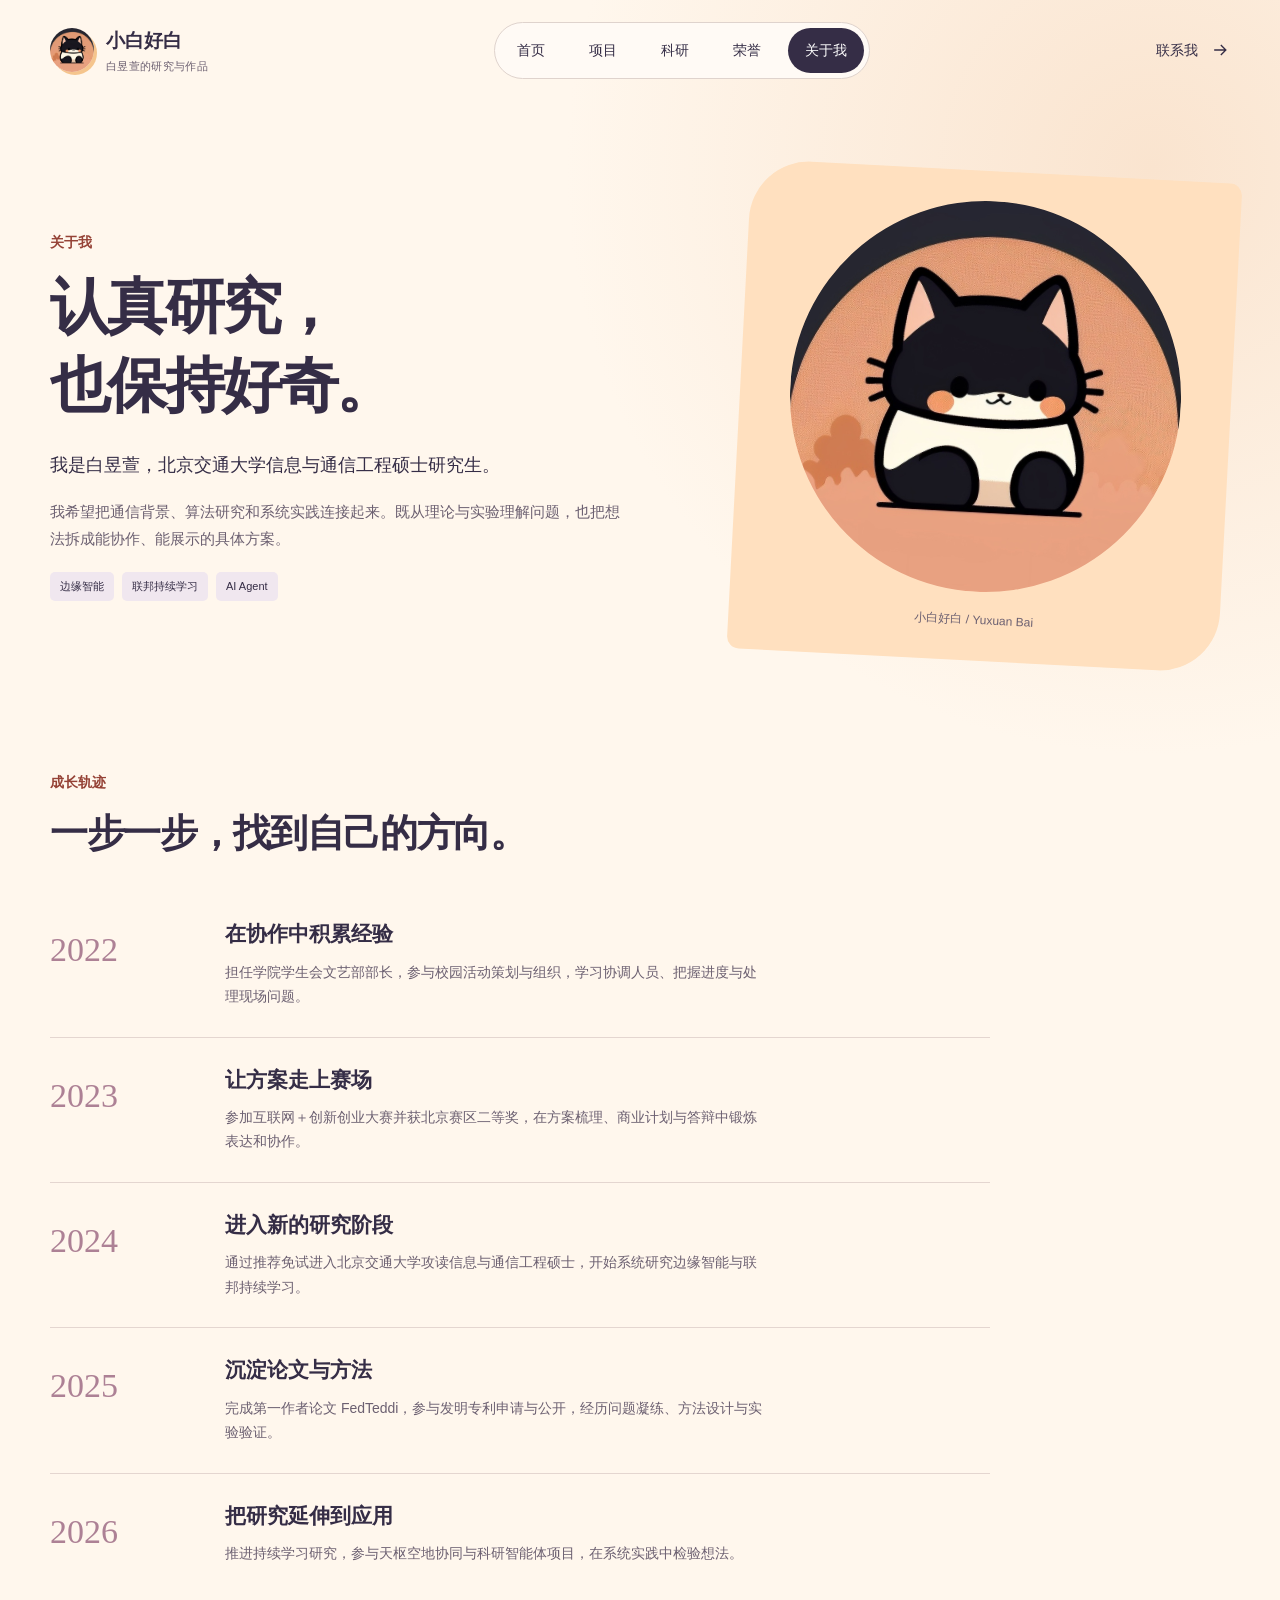
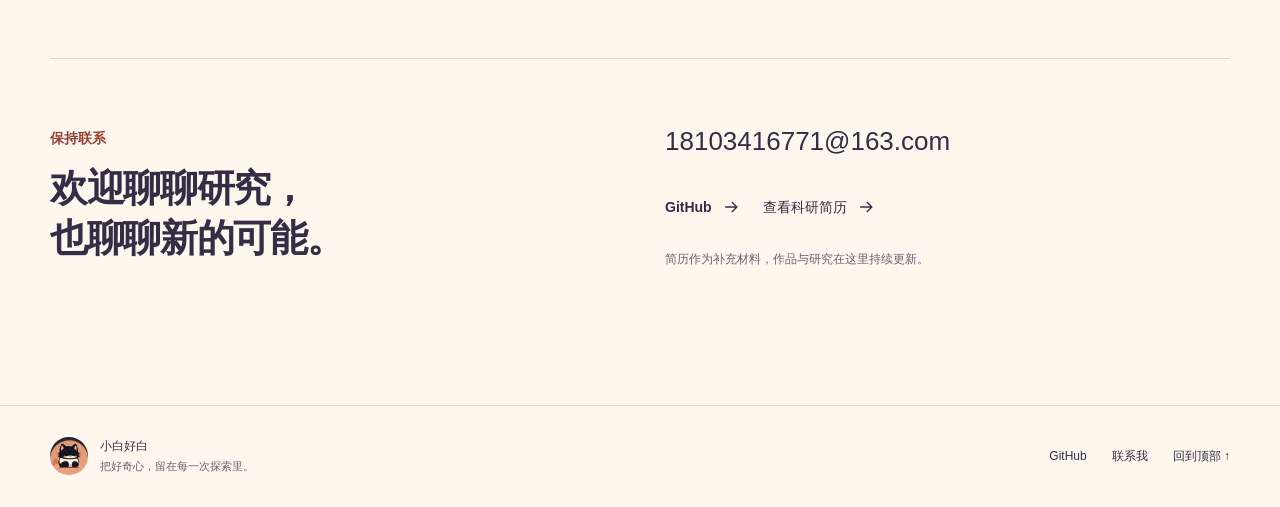
==== commit ae1a56cc: "Redesign portfolio as a colorful interactive research playground Add a research globe, sculptural pr" ====
--- a/about.html
+++ b/about.html
@@ -1 +1 @@
-<!doctype html><html lang="zh-CN"><head><meta charset="utf-8"><meta name="viewport" content="width=device-width,initial-scale=1"><meta name="theme-color" content="#fffaf5"><meta name="description" content="白昱萱的研究与项目作品集。聚焦联邦持续学习、边缘智能与科研智能体，展示项目实践、论文和荣誉。"><title>关于我 · 小白好白</title><link rel="icon" href="assets/images/cat-avatar.jpeg"><link rel="stylesheet" href="styles.css?v=20260908"><script src="script.js?v=20260908" defer></script></head><body><a class="skip-link" href="#main">跳到正文</a><header class="site-header"><a href="index.html" class="brand"><img src="assets/images/cat-avatar.jpeg" alt="" width="44" height="44"><span>小白好白<small>白昱萱的研究与作品</small></span></a><nav aria-label="主导航"><a href="index.html">首页</a><a href="projects.html">项目</a><a href="publications.html">科研</a><a href="awards.html">荣誉</a><a href="about.html" aria-current="page">关于我</a></nav><a class="header-contact" href="about.html#contact">联系我 <svg viewBox="0 0 24 24" aria-hidden="true"><path d="M5 12h14M13 6l6 6-6 6"/></svg></a></header><main id="main"><section class="container about-hero"><div><p class="section-label">关于我</p><h1>认真研究，<br>也保持好奇。</h1><p class="about-lead">我是白昱萱，北京交通大学信息与通信工程硕士研究生。</p><p>我希望把通信背景、算法研究和系统实践连接起来。既从理论与实验理解问题，也把想法拆成能协作、能展示的具体方案。</p><div class="tags"><span>边缘智能</span><span>联邦持续学习</span><span>AI Agent</span></div></div><div class="about-cat"><img src="assets/images/cat-avatar.jpeg" alt="小白好白猫咪头像" width="400" height="400"><p>小白好白 / Yuxuan Bai</p></div></section><section class="container about-journey"><div class="section-heading"><div><p class="section-label">成长轨迹</p><h2>一步一步，找到自己的方向。</h2></div></div><ol class="timeline"><li><time>2022</time><div><h3>在协作中积累经验</h3><p>担任学院学生会文艺部部长，参与校园活动策划与组织，学习协调人员、把握进度与处理现场问题。</p></div></li><li><time>2023</time><div><h3>让方案走上赛场</h3><p>参加互联网＋创新创业大赛并获北京赛区二等奖，在方案梳理、商业计划与答辩中锻炼表达和协作。</p></div></li><li><time>2024</time><div><h3>进入新的研究阶段</h3><p>通过推荐免试进入北京交通大学攻读信息与通信工程硕士，开始系统研究边缘智能与联邦持续学习。</p></div></li><li><time>2025</time><div><h3>沉淀论文与方法</h3><p>完成第一作者论文 FedTeddi，参与发明专利申请与公开，经历问题凝练、方法设计与实验验证。</p></div></li><li><time>2026</time><div><h3>把研究延伸到应用</h3><p>推进持续学习研究，参与天枢空地协同与科研智能体项目，在系统实践中检验想法。</p></div></li></ol></section><section class="container contact-section" id="contact"><div><p class="section-label">保持联系</p><h2>欢迎聊聊研究，<br>也聊聊新的可能。</h2></div><div><a class="contact-email" href="mailto:18103416771@163.com">18103416771@163.com</a><div class="links"><a class="text-link" href="https://github.com/bai9yu" target="_blank" rel="noreferrer">GitHub<svg viewBox="0 0 24 24" aria-hidden="true"><path d="M5 12h14M13 6l6 6-6 6"/></svg></a><a class="text-link" href="assets/docs/research-resume.pdf" target="_blank" rel="noreferrer">查看科研简历<svg viewBox="0 0 24 24" aria-hidden="true"><path d="M5 12h14M13 6l6 6-6 6"/></svg></a></div><p class="muted">简历作为补充材料，作品与研究在这里持续更新。</p></div></section></main><footer class="site-footer"><div><img src="assets/images/cat-avatar.jpeg" width="38" height="38" alt=""><p>小白好白 <span>把好奇心，留在每一次探索里。</span></p></div><p><a href="https://github.com/bai9yu" target="_blank" rel="noreferrer">GitHub</a><a href="about.html#contact">联系我</a><button class="back-top" aria-label="回到顶部">回到顶部 ↑</button></p></footer><dialog id="image-dialog" aria-labelledby="image-title"><div class="lightbox-head"><p id="image-title"></p><button class="icon-button" data-close aria-label="关闭图片">×</button></div><img alt=""><p class="lightbox-note">按 Esc 关闭</p></dialog></body></html>+<!doctype html><html lang="zh-CN"><head><meta charset="utf-8"><meta name="viewport" content="width=device-width,initial-scale=1"><meta name="theme-color" content="#fffaf5"><meta name="description" content="白昱萱的研究与项目作品集。聚焦联邦持续学习、边缘智能与科研智能体，展示项目实践、论文和荣誉。"><title>关于我 · 小白好白</title><link rel="icon" href="assets/images/cat-avatar.jpeg"><link rel="stylesheet" href="styles.css?v=20260908-playground"><script src="script.js?v=20260908-playground" defer></script><link rel="stylesheet" href="playground.css?v=20260908-playground"></head><body><a class="skip-link" href="#main">跳到正文</a><header class="site-header"><a href="index.html" class="brand"><img src="assets/images/cat-avatar.jpeg" alt="" width="44" height="44"><span>小白好白<small>白昱萱的研究与作品</small></span></a><nav aria-label="主导航"><a href="index.html">首页</a><a href="projects.html">项目</a><a href="publications.html">科研</a><a href="awards.html">荣誉</a><a href="about.html" aria-current="page">关于我</a></nav><a class="header-contact" href="about.html#contact">联系我 <svg viewBox="0 0 24 24" aria-hidden="true"><path d="M5 12h14M13 6l6 6-6 6"/></svg></a></header><main id="main"><section class="container about-hero"><div><p class="section-label">关于我</p><h1>认真研究，<br>也保持好奇。</h1><p class="about-lead">我是白昱萱，北京交通大学信息与通信工程硕士研究生。</p><p>我希望把通信背景、算法研究和系统实践连接起来。既从理论与实验理解问题，也把想法拆成能协作、能展示的具体方案。</p><div class="tags"><span>边缘智能</span><span>联邦持续学习</span><span>AI Agent</span></div></div><div class="about-cat"><img src="assets/images/cat-avatar.jpeg" alt="小白好白猫咪头像" width="400" height="400"><p>小白好白 / Yuxuan Bai</p></div></section><section class="container about-journey"><div class="section-heading"><div><p class="section-label">成长轨迹</p><h2>一步一步，找到自己的方向。</h2></div></div><ol class="timeline"><li><time>2022</time><div><h3>在协作中积累经验</h3><p>担任学院学生会文艺部部长，参与校园活动策划与组织，学习协调人员、把握进度与处理现场问题。</p></div></li><li><time>2023</time><div><h3>让方案走上赛场</h3><p>参加互联网＋创新创业大赛并获北京赛区二等奖，在方案梳理、商业计划与答辩中锻炼表达和协作。</p></div></li><li><time>2024</time><div><h3>进入新的研究阶段</h3><p>通过推荐免试进入北京交通大学攻读信息与通信工程硕士，开始系统研究边缘智能与联邦持续学习。</p></div></li><li><time>2025</time><div><h3>沉淀论文与方法</h3><p>完成第一作者论文 FedTeddi，参与发明专利申请与公开，经历问题凝练、方法设计与实验验证。</p></div></li><li><time>2026</time><div><h3>把研究延伸到应用</h3><p>推进持续学习研究，参与天枢空地协同与科研智能体项目，在系统实践中检验想法。</p></div></li></ol></section><section class="container contact-section" id="contact"><div><p class="section-label">保持联系</p><h2>欢迎聊聊研究，<br>也聊聊新的可能。</h2></div><div><a class="contact-email" href="mailto:18103416771@163.com">18103416771@163.com</a><div class="links"><a class="text-link" href="https://github.com/bai9yu" target="_blank" rel="noreferrer">GitHub<svg viewBox="0 0 24 24" aria-hidden="true"><path d="M5 12h14M13 6l6 6-6 6"/></svg></a><a class="text-link" href="assets/docs/research-resume.pdf" target="_blank" rel="noreferrer">查看科研简历<svg viewBox="0 0 24 24" aria-hidden="true"><path d="M5 12h14M13 6l6 6-6 6"/></svg></a></div><p class="muted">简历作为补充材料，作品与研究在这里持续更新。</p></div></section></main><footer class="site-footer"><div><img src="assets/images/cat-avatar.jpeg" width="38" height="38" alt=""><p>小白好白 <span>把好奇心，留在每一次探索里。</span></p></div><p><a href="https://github.com/bai9yu" target="_blank" rel="noreferrer">GitHub</a><a href="about.html#contact">联系我</a><button class="back-top" aria-label="回到顶部">回到顶部 ↑</button></p></footer><dialog id="image-dialog" aria-labelledby="image-title"><div class="lightbox-head"><p id="image-title"></p><button class="icon-button" data-close aria-label="关闭图片">×</button></div><img alt=""><p class="lightbox-note">按 Esc 关闭</p></dialog></body></html>
--- a/styles.css
+++ b/styles.css
@@ -2,3 +2,9 @@
 @media(min-width:1500px){.hero{padding-top:95px;padding-bottom:105px}}@media(max-width:1000px){.container{width:calc(100% - 60px)}.site-header{padding:20px 30px;gap:15px}.site-header nav{gap:0}.site-header nav a{padding:10px 12px}.header-contact{display:none}.hero{gap:32px}.hero-exhibit{padding:24px 18px}.feature-slide>span{display:block}.feature-slide small{display:block;margin-top:6px}.handwritten{font-size:14px;padding-right:10px}.hero-meow{height:auto;min-height:220px}.research-home-grid{gap:50px}.project-case{gap:28px}.case-copy h2{font-size:35px}.demo-panel{padding:20px}.research-route{gap:3px;font-size:9px}.selected-grid{gap:18px}.selected-visual{padding:20px;gap:10px}.selected-visual>span{font-size:22px}.publication{gap:35px}.about-hero{gap:50px}.about-cat{padding:30px}.selected-card>div:last-child{padding:20px}.selected-card h3{font-size:18px}.exhibit-note{padding:12px;font-size:11px}}
 @media(max-width:760px){.container{width:calc(100% - 40px)}.site-header{padding:16px 20px;flex-wrap:wrap;gap:15px}.brand{font-size:18px}.brand small{font-size:10px}.site-header nav{order:2;justify-content:space-between;flex:1 0 100%;border-top:1px solid var(--line);padding-top:10px}.site-header nav a{padding:8px 15px;font-size:13px}.hero{grid-template-columns:1fr;padding-top:28px;padding-bottom:35px;gap:36px}.hero h1{font-size:47px;line-height:1.3}.hello{font-size:12px;margin-bottom:20px}.hero-description{font-size:14px;margin-top:22px;max-width:460px}.hero-actions{margin-top:24px}.hero-footnote{margin-top:18px}.hero-exhibit{padding:24px;border-radius:20px 70px 20px 20px}.exhibit-heading{margin-bottom:21px}.feature-slide>span{display:flex}.feature-slide small{font-size:10px;margin:0}.exhibit-note{font-size:12px;padding:15px}.exhibit-note small{font-size:10px}.hero-meow{min-height:250px}.section{padding-block:55px}.section-heading{align-items:start;gap:20px;margin-bottom:26px}.section-heading>.text-link{font-size:12px;white-space:nowrap}.section-heading h2{font-size:26px}.section-label{font-size:12px}.selected-grid{grid-template-columns:1fr;gap:20px}.selected-cover,.selected-visual{aspect-ratio:1.8}.selected-visual>img{width:100px}.selected-visual>span{font-size:30px}.solar-selected>img{width:auto;max-height:185px}.selected-card>div:last-child{padding:22px}.research-home{padding:55px 0}.research-home-grid{grid-template-columns:1fr;gap:20px}.research-steps>a{gap:18px}.research-steps>a>span{width:90px;font-size:20px}.honor-highlights{grid-template-columns:1fr;gap:15px}.honor-highlights>a{padding:25px}.ribbon{margin-bottom:16px}.site-footer{padding:25px 20px;flex-direction:column;align-items:start;gap:20px}.page-intro{padding:35px 0}.page-intro h1{font-size:37px}.page-intro>p:last-child{font-size:14px;margin-top:20px}.filter-bar,.award-filter{gap:8px}.filter-bar button,.award-filter button,.filter-bar a{padding:9px 13px;font-size:12px}.filter-bar>span,.award-filter>span{width:100%;margin:5px 0 0}.project-case{grid-template-columns:1fr;gap:28px;padding:35px 0 45px}.case-visual{position:static}.case-copy h2{font-size:34px}.case-copy h3{font-size:19px}.case-copy>p{font-size:14px}.case-copy details{margin-top:20px}.demo-panel{min-height:315px;padding:23px}.research-route{font-size:10px}.explorations{padding:35px 0 50px}.exploration-grid{grid-template-columns:1fr;gap:15px}.exploration-grid article{padding-top:22px}.publication{grid-template-columns:1fr;gap:28px;padding:35px 0}.paper-title{padding:27px}.paper-title h2{font-size:34px;margin:20px 0}.paper-status{margin-top:25px}.paper-body h3{font-size:23px}.paper-body>p{font-size:14px}.publication-list{padding-bottom:35px}.award-grid{grid-template-columns:repeat(2,1fr);gap:22px 14px;padding:15px 0 45px}.award-image{padding:10px}.award-image>span{font-size:9px;bottom:5px;right:5px}.award-card>div{padding:13px 0}.award-card h2{font-size:15px;line-height:1.55}.award-card p{font-size:12px}.award-card small{font-size:11px}.about-hero{padding:35px 0;grid-template-columns:1fr;gap:35px}.about-hero h1{font-size:43px}.about-cat{width:250px;justify-self:center;padding:25px}.about-journey{padding:35px 0}.timeline li{grid-template-columns:65px 1fr;gap:20px}.timeline time{font-size:27px}.timeline h3{font-size:19px}.timeline p{font-size:13px}.contact-section{grid-template-columns:1fr;gap:30px;padding:45px 0 60px}.lightbox-head{font-size:12px}dialog{padding:12px}.hero-exhibit{animation:none}}
 @media(prefers-reduced-motion:reduce){html{scroll-behavior:auto}*,*::before,*::after{animation:none!important;transition:none!important;scroll-behavior:auto!important}.hero-stack,.hero-stack:hover,.about-cat{transform:none}.play-button{display:none}}
+/* Text-led portfolio */
+.word-hero{position:relative;padding-top:100px;padding-bottom:95px;max-width:1080px}.word-greeting{font-size:15px;color:var(--accent);margin-bottom:36px}.word-hero h1{font-family:'Songti SC','STSong','Noto Serif CJK SC',serif;font-weight:500;font-size:clamp(44px,5.4vw,76px);line-height:1.5;letter-spacing:.025em}.word-intro{margin-top:40px;max-width:650px}.word-intro p{font-size:16px;color:var(--muted);line-height:2.15}.word-intro p+p{margin-top:14px}.word-links{display:flex;flex-wrap:wrap;gap:16px 30px;margin-top:28px}.word-links .text-link{gap:14px;border-bottom:1px solid #c9b6ba;border-radius:0;font-size:14px}.word-links .text-link>span{transition:transform .2s}.word-links .text-link:hover>span{transform:translate(3px,-3px)}.word-side{position:absolute;right:0;top:205px;writing-mode:vertical-rl;letter-spacing:.28em;font-size:12px;color:#8b737e}.word-projects{max-width:1080px;display:grid;grid-template-columns:.8fr 1.3fr;gap:80px;padding:55px 0 100px;border-top:1px solid var(--line)}.word-section-heading>p,.word-closing>p:first-child{font-size:13px;color:var(--accent);margin-bottom:20px}.word-section-heading h2,.word-research h2,.word-closing h2{font-family:'Songti SC','STSong',serif;font-weight:500;line-height:1.6;font-size:34px;letter-spacing:.025em}.word-project-list>a{display:grid;grid-template-columns:85px 1fr 15px;gap:20px;padding:26px 0;border-bottom:1px solid var(--line)}.word-project-list>a:first-child{padding-top:5px}.word-project-list>a>span:first-child{font-size:12px;color:var(--muted);padding-top:4px}.word-project-list h3{font-size:21px}.word-project-list p{font-size:14px;line-height:1.9;color:var(--muted);margin-top:13px}.word-project-list>a>span:last-child{color:var(--accent);transition:transform .2s}.word-project-list>a:hover>span:last-child{transform:translate(3px,-3px)}.word-research{background:#f2ebef;padding:70px 0}.word-research-inner{max-width:1080px;display:grid;grid-template-columns:1fr 1fr;gap:90px;align-items:center}.word-research-inner>div>p:last-child{margin-top:24px;font-size:15px;line-height:2;color:var(--muted)}.word-papers>a{display:block;padding:28px 0}.word-papers>a+a{border-top:1px solid #dfd0db}.word-papers h3{font-family:Georgia,serif;font-size:26px;font-weight:400;color:#77516a}.word-papers p{font-size:14px;margin:10px 0;color:var(--muted)}.word-papers small{font-size:12px;color:var(--muted)}.word-closing{max-width:1080px;padding:85px 0 100px}.word-closing>p:not(:first-child){font-size:15px;line-height:2;max-width:650px;color:var(--muted);margin-top:24px}.word-page-intro{max-width:1080px;padding:65px 0 45px}.word-page-intro h1{font-family:'Songti SC','STSong',serif;font-weight:500;font-size:clamp(37px,4.5vw,59px);line-height:1.55;letter-spacing:.02em}.word-page-intro>p:last-child{font-size:15px;line-height:2;color:var(--muted);max-width:640px;margin-top:26px}.project-index{max-width:1080px;display:flex;gap:28px;padding-bottom:24px;font-size:14px;flex-wrap:wrap}.project-index a{min-height:44px;display:flex;align-items:center;border-bottom:1px solid #cebabf;transition:color .2s}.project-index a:hover{color:var(--accent)}.text-case-list{max-width:1080px}.text-case{display:grid;grid-template-columns:.8fr 1.3fr;gap:70px;padding:65px 0 80px;border-top:1px solid var(--line);scroll-margin-top:30px}.text-case header{align-self:start;position:sticky;top:35px}.text-case h2{font-family:'Songti SC','STSong',serif;font-weight:500;font-size:38px;line-height:1.45}.case-tagline{font-size:15px;color:#8d6575;line-height:1.9;margin-top:22px;max-width:260px}.case-description{font-size:16px;line-height:2.15}.text-features{display:grid;grid-template-columns:repeat(3,1fr);gap:22px;margin-top:35px;padding-block:26px;border-block:1px solid var(--line)}.text-features h3{font-size:15px;font-weight:550}.text-features p{font-size:13px;line-height:1.9;color:var(--muted);margin-top:13px}.text-case-details{margin-top:25px}.text-case-details details{border-bottom:1px solid var(--line)}.text-case-details summary{font-size:14px;min-height:58px}.text-case-details details>p{font-size:14px;line-height:2;color:var(--muted);padding-bottom:20px}.paper-architecture{grid-column:1/-1;margin:8px 0 0;padding:24px;background:white;border:1px solid var(--line);border-radius:10px}.paper-architecture img{width:100%;max-height:620px;object-fit:contain}.paper-architecture figcaption{font-size:12px;color:var(--muted);margin-top:18px;display:flex;justify-content:space-between;gap:20px}.paper-architecture figcaption span{white-space:nowrap;color:var(--accent)}
+@media(max-width:900px){.word-side{display:none}.word-projects,.word-research-inner,.text-case{gap:40px}.text-features{grid-template-columns:1fr;gap:18px}.text-features>div{display:grid;grid-template-columns:85px 1fr;gap:16px}.text-features p{margin:0}.word-project-list>a{grid-template-columns:1fr 15px;gap:8px}.word-project-list>a>span:first-child{grid-column:1/-1}.text-case h2{font-size:32px}}
+@media(max-width:760px){.word-hero{padding:46px 0 55px}.word-greeting{font-size:13px;margin-bottom:26px}.word-hero h1{font-size:clamp(32px,8.4vw,47px);line-height:1.65;letter-spacing:0}.word-intro{margin-top:26px}.word-intro p{font-size:14px;line-height:2.05}.word-links{gap:15px 25px;margin-top:23px}.word-links .text-link{font-size:13px}.word-projects{grid-template-columns:1fr;gap:25px;padding:40px 0 55px}.word-section-heading h2,.word-research h2,.word-closing h2{font-size:29px;line-height:1.6}.word-project-list>a{padding:23px 0}.word-project-list h3{font-size:20px}.word-project-list p{font-size:13px}.word-research{padding:45px 0}.word-research-inner{grid-template-columns:1fr;gap:20px}.word-research-inner>div>p:last-child{font-size:14px}.word-papers>a{padding:22px 0}.word-papers small{font-size:11px}.word-closing{padding:50px 0 60px}.word-closing>p:not(:first-child){font-size:14px}.word-page-intro{padding:35px 0 27px}.word-page-intro h1{font-size:32px;line-height:1.65;letter-spacing:0}.word-page-intro>p:last-child{font-size:14px;margin-top:24px}.project-index{gap:12px 22px;font-size:12px;padding-bottom:20px}.text-case{grid-template-columns:1fr;gap:26px;padding:40px 0 50px}.text-case header{position:static}.text-case h2{font-size:31px}.case-tagline{max-width:none;font-size:14px;margin-top:14px}.case-description{font-size:14px;line-height:2.1}.text-features{margin-top:25px;padding:23px 0}.text-features h3{font-size:14px}.text-features p{font-size:12px}.text-case-details{margin-top:18px}.text-case-details details>p{font-size:13px}.paper-architecture{padding:12px}.paper-architecture figcaption{font-size:10px;gap:10px;flex-wrap:wrap;margin-top:12px}}
+
+.word-intro p,.word-page-intro>p:last-child,.case-tagline{text-wrap:balance}
--- a/playground.css
+++ b/playground.css
@@ -0,0 +1,7 @@
+:root{--paper:#fff7ed;--ink:#352d46;--muted:#6c6071;--accent:#954236;--peach:#f6ca65;--lavender:#e2d9fa;--line:#e4d6d0;--coral:#f4856c;--lilac:#bdb0ee;--mint:#b6d7c4}body{background:radial-gradient(circle at 90% 8%,#fae4cf 0,transparent 26%),var(--paper)}.site-header{background:transparent}.site-header nav{padding:5px;border:1px solid #dfd3cd;border-radius:40px;background:#fffaf5}.site-header nav a[aria-current]{background:var(--ink);color:white}.brand img{box-shadow:3px 3px 0 #f5c58d;transition:transform .3s}.brand:hover img{transform:rotate(-12deg)}.button{border-radius:30px;padding:13px 24px}.primary{box-shadow:4px 4px 0 var(--coral)}.primary:hover{transform:translate(-2px,-2px);box-shadow:6px 6px 0 var(--coral)}.secondary{border-color:#bbaeaf}.playground-hero{display:grid;grid-template-columns:1fr 1fr;align-items:center;gap:40px;padding:65px 0 70px;min-height:680px}.playground-intro h1{font-size:clamp(42px,4.8vw,68px);font-weight:750;letter-spacing:-.05em;line-height:1.28}.playground-intro .hero-description{max-width:490px;font-size:15px}.intro-note{display:flex;gap:14px;align-items:center;margin-top:32px}.intro-note>span{font-size:46px;color:#a45443;line-height:1}.intro-note p{font-size:14px}.intro-note small{color:var(--muted);font-size:12px}.research-universe{min-width:0;position:relative}.universe-scene{position:relative;height:420px;isolation:isolate}.universe-globe{position:absolute;width:255px;height:255px;left:50%;top:48%;transform:translate(-50%,-50%);border-radius:50%;background:radial-gradient(circle at 32% 26%,#ffefc7 0%,#efb99f 42%,#bb94c6 78%,#7f6dab 100%);box-shadow:inset -18px -15px 30px #78589133,16px 25px 40px #8d688530;overflow:hidden;transition:filter .7s,rotate .7s}.universe-globe i{position:absolute;inset:0 26%;border:1px solid #fff8;border-radius:50%;transform:rotate(-28deg)}.universe-globe i:nth-child(2){inset:25% -10%;transform:rotate(-28deg)}.universe-globe i:nth-child(3){inset:8% 10%;transform:rotate(65deg)}.universe-globe span{position:absolute;inset:0;display:grid;place-content:center;font-size:33px;font-weight:700;line-height:1.25;color:#513b59;text-align:center;letter-spacing:.04em}.orbit{position:absolute;left:50%;top:48%;width:95%;height:200px;border:1px solid #a58caa80;border-radius:50%;transform:translate(-50%,-50%) rotate(-24deg);z-index:-1}.orbit-b{width:75%;height:330px;transform:translate(-50%,-50%) rotate(35deg);border-style:dashed}.planet{position:absolute;border-radius:50%;width:138px;height:138px;display:flex;align-items:center;justify-content:center;flex-direction:column;font-size:17px;font-weight:650;border:1px solid #352d4633;box-shadow:5px 8px 0 #62466a16;transition:transform .3s,box-shadow .3s;background:var(--peach)}.planet small{display:block;font-size:10px;font-weight:400;margin-top:5px}.planet-a{left:0;top:50px;background:var(--coral)}.planet-b{right:0;top:5px;background:var(--lilac);width:125px;height:125px}.planet-c{bottom:20px;right:5%;background:var(--mint);width:148px;height:148px}.planet:hover,.planet[aria-pressed=true]{transform:translateY(-7px);box-shadow:5px 12px 0 #62466a22}.planet[aria-pressed=true]{outline:2px solid var(--ink);outline-offset:6px}.universe-cat{position:absolute;bottom:28px;left:11%;border-radius:20px;transform:rotate(-12deg);border:5px solid white;box-shadow:5px 5px 0 var(--peach)}.spark{position:absolute;color:#b45640;font-size:43px;pointer-events:none}.spark-a{top:2px;left:36%}.spark-b{bottom:3px;left:44%;font-size:58px}.universe-caption{position:relative;border:1px solid #ddcfc8;background:#fffaf7;box-shadow:7px 7px 0 #e4d9e9;border-radius:16px;padding:20px 24px;margin:8px 12px 0}.universe-caption>span{font-weight:700;font-size:17px}.universe-caption p{font-size:13px;color:var(--muted);margin:6px 0}.universe-caption a{font-size:12px;display:inline-flex;min-height:34px;align-items:center;text-decoration:underline;text-underline-offset:5px}.interest-ribbon{display:flex;align-items:center;justify-content:center;gap:36px;padding:20px;background:var(--ink);color:#fff0dc;flex-wrap:wrap;transform:rotate(-1.3deg);font-size:16px}.interest-ribbon b{font-size:25px;color:var(--peach);font-weight:400}.discovery-section{padding:85px 0}.discovery-grid{display:grid;grid-template-columns:repeat(3,1fr);gap:24px}.discovery-card{display:block;padding:28px;border:1px solid #352d4626;position:relative;border-radius:22px;min-height:480px;overflow:hidden;transition:transform .3s,box-shadow .3s}.discovery-card:nth-child(2){border-radius:100px 22px 22px 22px;padding-top:40px}.discovery-card:nth-child(3){border-radius:22px 22px 100px 22px}.coral{background:#f8b29c}.lilac{background:#d5c8f1}.mint{background:#c5dfcc}.discovery-card:hover{transform:translateY(-8px) rotate(-1deg);box-shadow:8px 12px 0 #352d4620}.card-category{font-size:12px;border:1px solid #352d4670;border-radius:30px;padding:7px 13px;display:inline-flex}.card-sculpture{height:170px;position:relative;display:flex;justify-content:center;align-items:center}.card-sculpture i{position:absolute;display:block;background:#ffe9bf;width:105px;height:105px;border-radius:50%;border:1px solid #352d4640;box-shadow:inset -8px -8px 15px #93614c22;transition:transform .5s}.sculpture-meowscholar i:first-child{transform:translate(-53px,10px);background:#fbecbd}.sculpture-meowscholar i:nth-child(2){transform:translate(48px,-4px);background:#f8d6bd}.sculpture-meowscholar i:nth-child(3){width:74px;height:74px;background:#352d46;transform:translateY(24px);border-radius:22px;box-shadow:inset 0 0 0 13px #524364}.sculpture-memory i{border-radius:24px;width:124px;height:84px;background:#f2e8ff;transform:rotate(-14deg) translate(-22px,-20px)}.sculpture-memory i:nth-child(2){transform:rotate(4deg) translate(8px,8px);background:#aa92d5}.sculpture-memory i:nth-child(3){transform:rotate(20deg) translate(35px,27px);background:#654e8b}.sculpture-tianshu i{width:130px;height:130px;background:#78a797}.sculpture-tianshu i:nth-child(2){width:190px;height:70px;background:none;border:2px solid #456b62;transform:rotate(-28deg);box-shadow:none}.sculpture-tianshu i:nth-child(3){width:35px;height:35px;background:#ffdf83;transform:translate(73px,-30px)}.discovery-card:hover .card-sculpture i:last-child{transform:translate(20px,-12px) rotate(12deg)}.discovery-card h3{font-size:27px;margin:8px 0 14px}.discovery-card>p{font-size:15px;line-height:1.9}.card-bottom{display:flex;justify-content:space-between;gap:12px;align-items:center;margin-top:26px}.card-bottom small{font-size:10px}.card-bottom>span{height:44px;width:44px;flex:none;border:1px solid #352d46;border-radius:50%;display:grid;place-items:center;font-size:22px}.research-story{display:grid;grid-template-columns:1fr 1fr;gap:85px;padding:30px 0 90px;align-items:center}.research-story-heading>p:not(.section-label){font-size:15px;color:var(--muted);line-height:2;margin-top:22px}.research-story-heading .text-link{margin-top:20px}.paper-stack{padding:20px 10px}.paper-stack a{display:block;border:1px solid #b9a9bd;border-radius:15px;padding:30px;background:#e4d8f2;transform:rotate(-3deg);box-shadow:6px 6px 0 #b8a4c840;transition:transform .3s}.paper-stack a+a{background:#ffe4ad;margin-top:18px;transform:rotate(2deg);border-color:#d4b36f}.paper-stack a:hover{transform:rotate(0) translateX(-6px)}.paper-stack small{font-size:11px}.paper-stack h3{font-family:Georgia,serif;font-size:37px;margin:14px 0}.paper-stack p{font-size:14px}.paper-stack span{font-size:11px;display:block;margin-top:18px}.honor-room{display:grid;grid-template-columns:1fr 1fr;gap:80px;align-items:center;padding:55px;border-radius:35px;background:#f8e5ce;margin-bottom:90px}.honor-room>div>p:not(.section-label){margin:23px 0;color:var(--muted);font-size:14px;line-height:2}.honor-postcards{position:relative;padding:10px 15px}.honor-postcards>a{display:block;padding:25px 30px;border:1px solid #bdaa95;background:#fff8e6;box-shadow:5px 7px 0 #bb94772a;transform:rotate(4deg);position:relative;transition:transform .3s}.honor-postcards>a+a{transform:rotate(-4deg);margin-top:14px;background:#ede5f8}.honor-postcards>a:hover{transform:rotate(0)}.honor-postcards small{font-size:11px}.honor-postcards h3{font-size:26px;margin:16px 0}.honor-postcards p{font-size:12px}.postcard-seal{position:absolute;right:15px;top:15px;font-size:60px;color:#9d593b}.project-gallery-intro{padding:65px 0 50px;display:grid;grid-template-columns:1.4fr 1fr;gap:50px;align-items:center}.project-gallery-intro h1{font-size:clamp(40px,4.7vw,64px);font-weight:750}.project-gallery-intro p:last-child{font-size:15px;color:var(--muted);margin-top:25px;line-height:2;max-width:600px}.gallery-bubbles{position:relative;height:270px}.gallery-bubbles span{position:absolute;display:grid;place-items:center;width:170px;height:170px;border-radius:50%;border:1px solid #352d4633;font-size:25px;background:var(--coral);left:4%;top:15px;transform:rotate(-15deg);box-shadow:inset -14px -14px 20px #98574122}.gallery-bubbles span:nth-child(2){background:var(--lilac);left:43%;top:0;transform:rotate(15deg)}.gallery-bubbles span:nth-child(3){background:var(--mint);left:28%;top:110px;transform:rotate(-8deg)}.project-index{max-width:1240px;gap:14px;padding:0 0 40px}.project-index a{border:1px solid #bdaeaf;border-radius:40px;padding:9px 23px;background:#fff9f1;font-weight:650;gap:13px}.project-index small{font-size:11px;font-weight:400;color:var(--muted)}.project-index a:hover{background:var(--peach)}.text-case-list{max-width:1240px}.text-case{grid-template-columns:.8fr 1.5fr;gap:35px 65px;padding:40px;margin-bottom:45px;background:#fffdfa;border:1px solid #e0d0c8;border-radius:28px;box-shadow:9px 10px 0 #eddbcf;scroll-margin-top:24px}.text-case>header{position:static}.text-case h2{font-family:inherit;font-weight:700;font-size:36px}.text-case .case-tagline{color:#805a54}.text-case-content{min-width:0}.case-description{font-size:15px;line-height:2}.text-features{gap:12px;border:0;padding:0;margin-top:25px}.text-features>div{padding:17px;background:#fff0df;border-radius:12px}.text-features>div:nth-child(2){background:#eee6f7}.text-features>div:nth-child(3){background:#e8f0e5}.text-features p{font-size:12px}.text-case-details{margin-top:17px}.text-case-details summary{font-weight:600}.text-case-details details>p{line-height:1.95}.project-installation{grid-column:1/-1;border-radius:18px;overflow:hidden;min-width:0;margin-bottom:8px}.installation-label{display:flex;justify-content:space-between;gap:20px;padding:16px 24px;font-size:14px;border-bottom:1px solid #352d4620;font-weight:600}.installation-label small{font-size:11px;font-weight:400}.meow-installation{background:#fbe7d3;border:1px solid #dfc6b0}.meow-tour{display:grid;grid-template-columns:220px 1fr;min-height:310px}.tour-sidebar{padding:25px;border-right:1px solid #dec5b1}.tour-sidebar>img{border-radius:16px;float:left;margin-right:13px}.tour-sidebar>p{font-size:11px;min-height:65px}.tour-tabs{display:flex;flex-direction:column;gap:7px;margin-top:15px}.tour-tabs button{text-align:left;min-height:44px;padding:8px 15px;border-radius:10px;font-size:13px}.tour-tabs button[aria-pressed=true]{background:var(--ink);color:white}.tour-panel{padding:34px;animation:panel-in .35s both}.tour-panel>small{font-size:11px;color:var(--muted)}.tour-panel h3{font-size:25px;margin-top:9px}.tour-panel>p{font-size:13px;line-height:1.9;margin-top:18px;max-width:650px;color:var(--muted)}.concept-map{display:flex;align-items:center;margin:30px 0;gap:12px}.concept-map span{font-size:12px;padding:13px 20px;border-radius:30px;background:#fffaf0;border:1px solid #c8ae99}.concept-map strong{background:#e8ae86;padding:22px 20px;border-radius:50%;font-size:14px;white-space:nowrap}.concept-map i{width:50px;height:1px;background:#b28d6d}.evidence-cards{display:flex;gap:12px;margin-top:25px}.evidence-cards span{background:#fff9ef;border:1px solid #d7baa4;border-radius:10px;padding:20px 15px;font-size:13px;flex:1}.tour-actions{padding-left:24px;font-size:14px;line-height:2.5;margin-bottom:0}.memory-installation{background:#e8e0f6;border:1px solid #bfaed3}.memory-network{display:flex;justify-content:center;align-items:center;gap:55px;padding:30px 20px;position:relative;background:linear-gradient(#c2afd5,#c2afd5) center/65% 1px no-repeat}.memory-node,.memory-core{width:140px;height:140px;display:flex;justify-content:center;align-items:center;flex-direction:column;border-radius:50%;background:#faf5ff;border:1px solid #b49dc8;font-size:15px;position:relative;transition:transform .5s,background .5s}.memory-node small,.memory-core small{font-size:10px;margin-top:7px}.memory-core{width:170px;height:170px;background:#7c629b;color:white;border:10px solid #d1bee3;box-shadow:0 0 0 12px #dacbe9;font-size:22px}.memory-step{max-width:660px;margin:0 auto;text-align:center;padding:0 25px}.memory-step b{font-size:21px}.memory-step p{font-size:13px;margin-top:10px;line-height:1.9}.memory-controls{display:flex;justify-content:space-between;align-items:center;padding:22px 30px;font-size:12px}.memory-controls button{font-size:12px;background:#faf6ff}.memory-installation[data-stage="1"] .memory-node:first-child,.memory-installation[data-stage="2"] .memory-node:last-child{background:#ffdfa5;transform:scale(1.08)}.memory-installation[data-stage="3"] .memory-core{background:#456e63;transform:scale(1.06)}.deck-installation{background:#e3ecdf;border:1px solid #b9c6b2}.deck-slide{margin:0;padding:18px 18px 0;animation:panel-in .3s both}.deck-slide img{max-height:530px;width:100%;object-fit:contain;aspect-ratio:16/9;background:#fff}.deck-slide figcaption{display:flex;gap:20px;font-size:12px;margin-top:15px}.deck-slide figcaption span{color:var(--muted)}.deck-controls{display:flex;justify-content:space-between;align-items:center;padding:15px 22px;font-size:12px}.deck-controls>div{display:flex;gap:10px}.deck-controls button{border:1px solid #94a58d;border-radius:50%;width:44px;height:44px;background:#fffaf0;font-size:20px}.deck-controls button:hover{background:var(--peach)}.page-intro h1{font-weight:750}.award-card{background:#fffdf8;border:1px solid #e0d0c5;border-radius:17px;padding:10px;box-shadow:4px 5px 0 #e9d8c8;transition:transform .3s,box-shadow .3s}.award-card:hover{transform:translateY(-6px) rotate(-1deg);box-shadow:7px 11px 0 #d8c7e1}.award-card>div{padding:16px 10px}.award-image{border-radius:10px}.paper-title{border:1px solid #cab6d2;box-shadow:7px 8px 0 #e1d3e7;transform:rotate(-2deg)}.publication:nth-child(2) .paper-title{transform:rotate(2deg);border-color:#d4b78a;box-shadow:7px 8px 0 #f2d8ae}.paper-architecture{box-shadow:6px 7px 0 #eadccd;border-radius:20px}.site-footer{margin-top:35px}details[open]>p{animation:panel-in .25s both}@keyframes panel-in{from{opacity:.3;transform:translateY(8px)}to{opacity:1;transform:none}}@keyframes planet-arrive{from{opacity:0;transform:translateY(24px) scale(.92)}to{opacity:1;transform:none}}.research-universe{animation:planet-arrive .8s cubic-bezier(.16,1,.3,1) both}
+@media(max-width:1050px){.playground-hero{gap:20px}.universe-globe{width:210px;height:210px}.planet{width:115px;height:115px;font-size:15px}.planet-b{width:108px;height:108px}.planet-c{width:120px;height:120px}.research-story{gap:40px}.honor-room{padding:35px;gap:40px}.discovery-card{padding:23px;min-height:470px}.card-bottom small{max-width:150px}.text-case{padding:28px;gap:28px}.gallery-bubbles span{width:140px;height:140px}.text-features>div{display:block}.text-features p{margin-top:10px}.meow-tour{grid-template-columns:190px 1fr}}
+@media(max-width:760px){.site-header nav{border-radius:20px;padding:5px}.site-header nav a{padding:9px 12px}.playground-hero{grid-template-columns:1fr;padding:30px 0 45px;gap:32px}.playground-intro h1{font-size:45px}.playground-intro .hello{font-size:11px}.playground-intro .hero-description{font-size:14px}.universe-scene{height:355px;max-width:480px;margin:auto}.universe-globe{width:215px;height:215px}.planet-a{left:4%;top:33px}.planet-b{right:2%;top:8px}.planet-c{right:6%;bottom:10px}.universe-globe span{font-size:29px}.universe-caption{margin-inline:3px;padding:17px 20px}.spark-a{left:40%;top:-12px}.spark-b{left:43%;bottom:-8px}.universe-cat{width:62px;height:62px;left:8%;bottom:13px}.interest-ribbon{gap:12px 20px;font-size:12px;padding:15px}.interest-ribbon b{font-size:17px}.discovery-section{padding:55px 0}.discovery-grid{grid-template-columns:1fr;gap:22px}.discovery-card,.discovery-card:nth-child(2){min-height:390px;padding:27px}.discovery-card:nth-child(2){border-radius:55px 22px 22px 22px}.card-sculpture{height:135px}.discovery-card h3{font-size:26px}.card-bottom{margin-top:17px}.card-bottom small{max-width:none}.research-story{grid-template-columns:1fr;gap:20px;padding:15px 0 55px}.paper-stack{padding:10px}.paper-stack a{padding:25px}.paper-stack small{font-size:10px}.research-story-heading h2,.honor-room h2{font-size:30px}.honor-room{grid-template-columns:1fr;gap:30px;padding:30px 22px;margin-bottom:45px}.honor-postcards{padding:0 8px}.honor-postcards>a{padding:22px}.honor-postcards h3{font-size:23px}.project-gallery-intro{padding:30px 0 20px;grid-template-columns:1fr;gap:15px}.project-gallery-intro h1{font-size:37px}.project-gallery-intro p:last-child{font-size:14px}.gallery-bubbles{height:175px;max-width:370px;width:100%;margin:auto}.gallery-bubbles span{width:117px;height:117px;font-size:20px;top:5px;left:6%}.gallery-bubbles span:nth-child(2){left:37%;top:25px}.gallery-bubbles span:nth-child(3){left:65%;top:0}.project-index{gap:8px;padding-bottom:25px}.project-index a{font-size:12px;padding:7px 13px;gap:7px}.project-index small{font-size:10px}.text-case{padding:17px;margin-bottom:30px;gap:22px;border-radius:20px;box-shadow:5px 6px 0 #eddbcf}.text-case h2{font-size:30px}.text-case .case-tagline{max-width:none}.installation-label{padding:13px 15px;font-size:11px;gap:10px}.installation-label small{font-size:9px}.meow-tour{grid-template-columns:1fr;min-height:0}.tour-sidebar{padding:15px;border-right:0;border-bottom:1px solid #dec5b1}.tour-sidebar>img,.tour-sidebar>p{display:none}.tour-tabs{flex-direction:row;margin:0;gap:5px}.tour-tabs button{text-align:center;flex:1;font-size:11px;padding:8px 4px}.tour-panel{padding:21px 16px;min-height:295px}.tour-panel h3{font-size:21px}.tour-panel>p{font-size:12px}.concept-map{gap:7px;margin:24px 0}.concept-map span{padding:10px;font-size:10px;white-space:nowrap}.concept-map strong{padding:18px 13px;font-size:12px}.concept-map i{flex:1;min-width:4px}.evidence-cards{gap:7px}.evidence-cards span{padding:15px 10px;font-size:11px}.tour-actions{font-size:12px;padding-left:18px}.text-features{gap:10px}.text-features>div{display:grid;grid-template-columns:75px 1fr;padding:15px;gap:12px}.text-features p{margin:0}.memory-network{gap:13px;padding:25px 10px}.memory-node{width:76px;height:76px;font-size:10px;flex:none}.memory-node small{font-size:8px}.memory-core{width:95px;height:95px;flex:none;font-size:17px;border-width:5px;box-shadow:0 0 0 6px #dacbe9}.memory-core small{font-size:7px}.memory-step{padding:10px 16px 0}.memory-step b{font-size:18px}.memory-step p{font-size:12px}.memory-controls{padding:17px}.memory-controls button{padding:10px 16px;font-size:11px}.deck-slide{padding:10px 10px 0}.deck-slide figcaption{display:block;font-size:11px}.deck-slide figcaption span{display:block;margin-top:4px}.deck-controls{padding:12px}.section-heading{align-items:start}.section-heading h2{font-size:28px}.section-heading>.text-link{white-space:normal;font-size:11px;flex:none;max-width:75px}.award-grid{gap:20px 12px}.award-card{padding:6px}.award-card>div{padding:10px 5px}.award-card h2{font-size:14px}.paper-title{transform:rotate(-1deg)}.publication:nth-child(2) .paper-title{transform:rotate(1deg)}}
+@media(max-width:380px){.planet{width:105px;height:105px;font-size:14px}.universe-globe{width:185px;height:185px}.gallery-bubbles span{width:100px;height:100px}.memory-network{gap:9px}.memory-node{width:67px;height:67px}.memory-core{width:85px;height:85px}.text-case{padding:13px}.concept-map{gap:5px}.concept-map span{padding:9px 7px}}
+@media(prefers-reduced-motion:reduce){*,*::before,*::after{animation:none!important;transition:none!important;scroll-behavior:auto!important}.planet:hover,.discovery-card:hover,.award-card:hover,.brand:hover img{transform:none}}
+.meow-tour>*{min-width:0}.tour-panel{overflow-wrap:anywhere}
+@media(max-width:760px){.text-case{grid-template-columns:minmax(0,1fr)}.meow-tour{grid-template-columns:minmax(0,1fr)}.text-case>header{position:static}.tour-panel{min-width:0}.interest-ribbon{transform:none}}
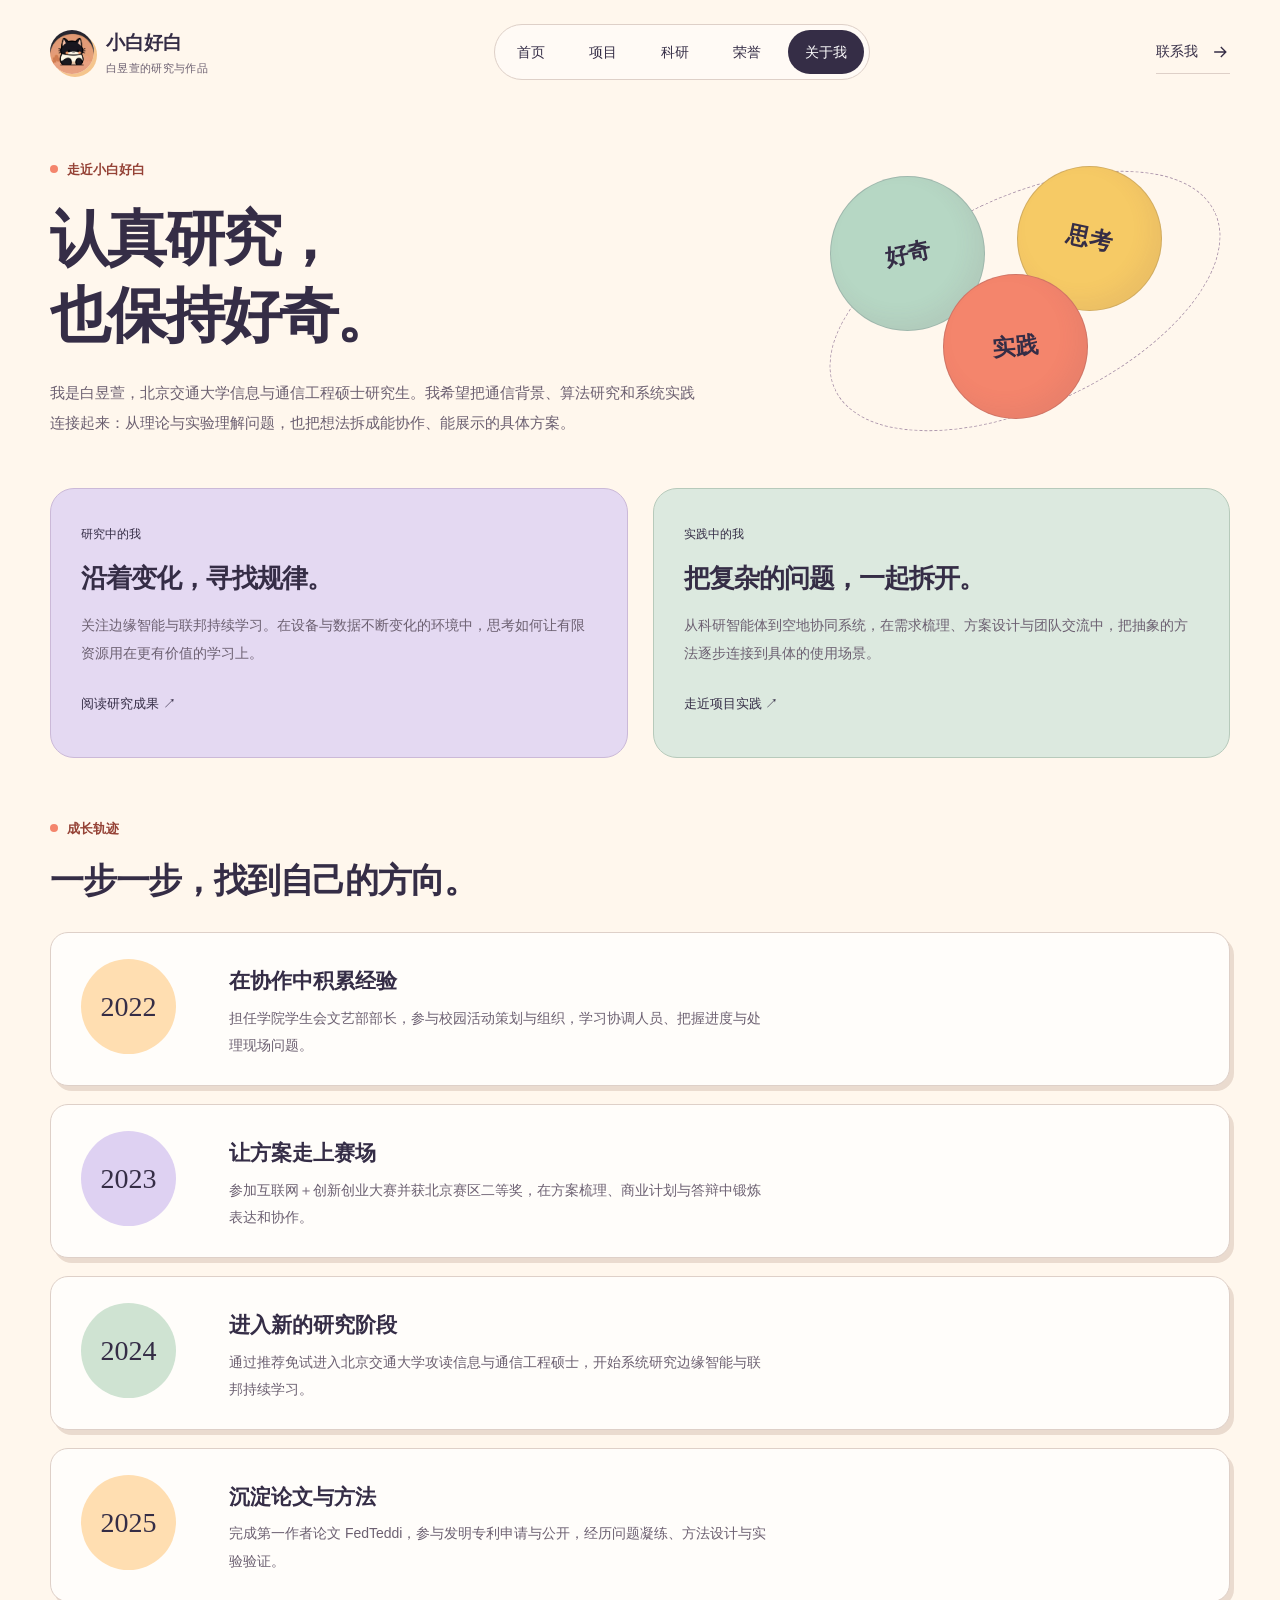
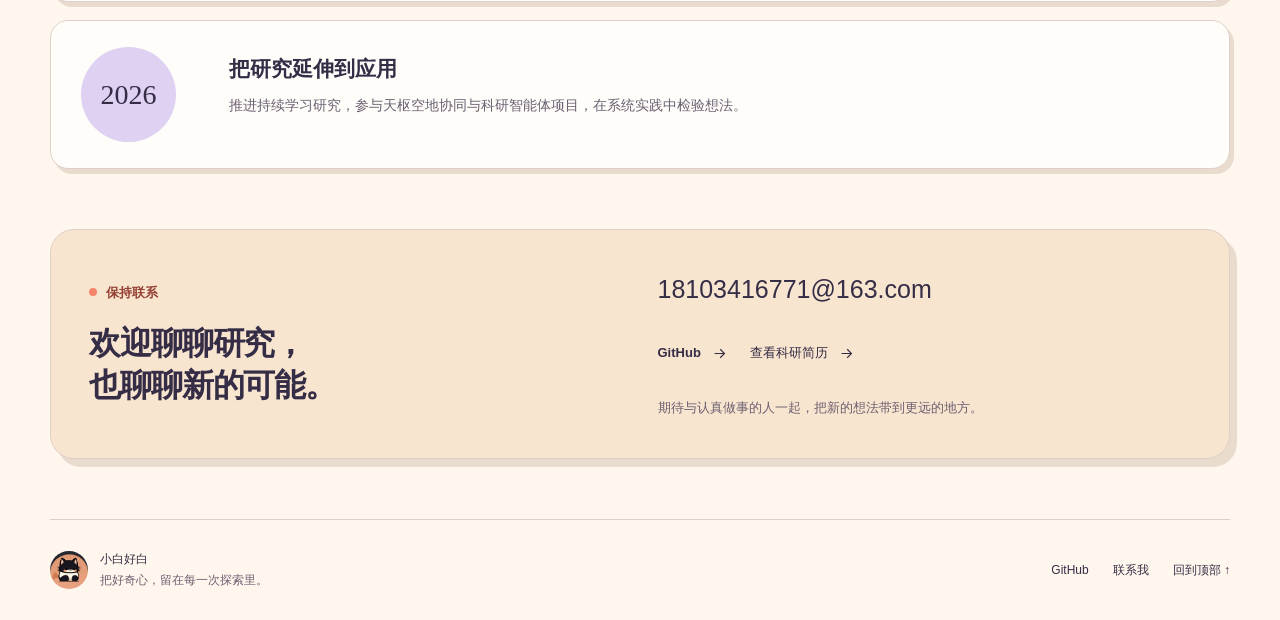
==== commit ed1c17ae: "Unify portfolio pages and remove superseded style layers Use one shared stylesheet and consistent ma" ====
--- a/about.html
+++ b/about.html
@@ -1 +1 @@
-<!doctype html><html lang="zh-CN"><head><meta charset="utf-8"><meta name="viewport" content="width=device-width,initial-scale=1"><meta name="theme-color" content="#fffaf5"><meta name="description" content="白昱萱的研究与项目作品集。聚焦联邦持续学习、边缘智能与科研智能体，展示项目实践、论文和荣誉。"><title>关于我 · 小白好白</title><link rel="icon" href="assets/images/cat-avatar.jpeg"><link rel="stylesheet" href="styles.css?v=20260908-playground"><script src="script.js?v=20260908-playground" defer></script><link rel="stylesheet" href="playground.css?v=20260908-playground"></head><body><a class="skip-link" href="#main">跳到正文</a><header class="site-header"><a href="index.html" class="brand"><img src="assets/images/cat-avatar.jpeg" alt="" width="44" height="44"><span>小白好白<small>白昱萱的研究与作品</small></span></a><nav aria-label="主导航"><a href="index.html">首页</a><a href="projects.html">项目</a><a href="publications.html">科研</a><a href="awards.html">荣誉</a><a href="about.html" aria-current="page">关于我</a></nav><a class="header-contact" href="about.html#contact">联系我 <svg viewBox="0 0 24 24" aria-hidden="true"><path d="M5 12h14M13 6l6 6-6 6"/></svg></a></header><main id="main"><section class="container about-hero"><div><p class="section-label">关于我</p><h1>认真研究，<br>也保持好奇。</h1><p class="about-lead">我是白昱萱，北京交通大学信息与通信工程硕士研究生。</p><p>我希望把通信背景、算法研究和系统实践连接起来。既从理论与实验理解问题，也把想法拆成能协作、能展示的具体方案。</p><div class="tags"><span>边缘智能</span><span>联邦持续学习</span><span>AI Agent</span></div></div><div class="about-cat"><img src="assets/images/cat-avatar.jpeg" alt="小白好白猫咪头像" width="400" height="400"><p>小白好白 / Yuxuan Bai</p></div></section><section class="container about-journey"><div class="section-heading"><div><p class="section-label">成长轨迹</p><h2>一步一步，找到自己的方向。</h2></div></div><ol class="timeline"><li><time>2022</time><div><h3>在协作中积累经验</h3><p>担任学院学生会文艺部部长，参与校园活动策划与组织，学习协调人员、把握进度与处理现场问题。</p></div></li><li><time>2023</time><div><h3>让方案走上赛场</h3><p>参加互联网＋创新创业大赛并获北京赛区二等奖，在方案梳理、商业计划与答辩中锻炼表达和协作。</p></div></li><li><time>2024</time><div><h3>进入新的研究阶段</h3><p>通过推荐免试进入北京交通大学攻读信息与通信工程硕士，开始系统研究边缘智能与联邦持续学习。</p></div></li><li><time>2025</time><div><h3>沉淀论文与方法</h3><p>完成第一作者论文 FedTeddi，参与发明专利申请与公开，经历问题凝练、方法设计与实验验证。</p></div></li><li><time>2026</time><div><h3>把研究延伸到应用</h3><p>推进持续学习研究，参与天枢空地协同与科研智能体项目，在系统实践中检验想法。</p></div></li></ol></section><section class="container contact-section" id="contact"><div><p class="section-label">保持联系</p><h2>欢迎聊聊研究，<br>也聊聊新的可能。</h2></div><div><a class="contact-email" href="mailto:18103416771@163.com">18103416771@163.com</a><div class="links"><a class="text-link" href="https://github.com/bai9yu" target="_blank" rel="noreferrer">GitHub<svg viewBox="0 0 24 24" aria-hidden="true"><path d="M5 12h14M13 6l6 6-6 6"/></svg></a><a class="text-link" href="assets/docs/research-resume.pdf" target="_blank" rel="noreferrer">查看科研简历<svg viewBox="0 0 24 24" aria-hidden="true"><path d="M5 12h14M13 6l6 6-6 6"/></svg></a></div><p class="muted">简历作为补充材料，作品与研究在这里持续更新。</p></div></section></main><footer class="site-footer"><div><img src="assets/images/cat-avatar.jpeg" width="38" height="38" alt=""><p>小白好白 <span>把好奇心，留在每一次探索里。</span></p></div><p><a href="https://github.com/bai9yu" target="_blank" rel="noreferrer">GitHub</a><a href="about.html#contact">联系我</a><button class="back-top" aria-label="回到顶部">回到顶部 ↑</button></p></footer><dialog id="image-dialog" aria-labelledby="image-title"><div class="lightbox-head"><p id="image-title"></p><button class="icon-button" data-close aria-label="关闭图片">×</button></div><img alt=""><p class="lightbox-note">按 Esc 关闭</p></dialog></body></html>+<!doctype html><html lang="zh-CN"><head><meta charset="utf-8"><meta name="viewport" content="width=device-width,initial-scale=1"><meta name="theme-color" content="#fff7ed"><meta name="description" content="白昱萱的研究与项目作品集。聚焦联邦持续学习、边缘智能与科研智能体，展示项目实践、论文和荣誉。"><title>关于我 · 小白好白</title><link rel="icon" href="assets/images/cat-avatar.jpeg"><script src="script.js?v=20260908-unified" defer></script><link rel="stylesheet" href="site.css?v=20260908-unified"></head><body><a class="skip-link" href="#main">跳到正文</a><header class="site-header"><a href="index.html" class="brand"><img src="assets/images/cat-avatar.jpeg" alt="" width="44" height="44"><span>小白好白<small>白昱萱的研究与作品</small></span></a><nav aria-label="主导航"><a href="index.html">首页</a><a href="projects.html">项目</a><a href="publications.html">科研</a><a href="awards.html">荣誉</a><a href="about.html" aria-current="page">关于我</a></nav><a class="header-contact" href="about.html#contact">联系我 <svg viewBox="0 0 24 24" aria-hidden="true"><path d="M5 12h14M13 6l6 6-6 6"/></svg></a></header><main id="main"><section class="container page-masthead masthead-about"><div class="masthead-copy"><p class="section-label">走近小白好白</p><h1>认真研究，<br>也保持好奇。</h1><p class="masthead-description">我是白昱萱，北京交通大学信息与通信工程硕士研究生。我希望把通信背景、算法研究和系统实践连接起来：从理论与实验理解问题，也把想法拆成能协作、能展示的具体方案。</p></div><div class="page-sculpture about" aria-hidden="true"><i></i><i></i><i></i><span>好奇</span><span>思考</span><span>实践</span></div></section><section class="container personal-notes" aria-label="我的研究与协作"><article><span>研究中的我</span><h2>沿着变化，寻找规律。</h2><p>关注边缘智能与联邦持续学习。在设备与数据不断变化的环境中，思考如何让有限资源用在更有价值的学习上。</p><a class="text-link" href="publications.html">阅读研究成果 ↗</a></article><article><span>实践中的我</span><h2>把复杂的问题，一起拆开。</h2><p>从科研智能体到空地协同系统，在需求梳理、方案设计与团队交流中，把抽象的方法逐步连接到具体的使用场景。</p><a class="text-link" href="projects.html">走近项目实践 ↗</a></article></section><section class="container about-journey" id="journey"><div class="section-heading"><div><p class="section-label">成长轨迹</p><h2>一步一步，找到自己的方向。</h2></div></div><ol class="timeline"><li><time>2022</time><div><h3>在协作中积累经验</h3><p>担任学院学生会文艺部部长，参与校园活动策划与组织，学习协调人员、把握进度与处理现场问题。</p></div></li><li><time>2023</time><div><h3>让方案走上赛场</h3><p>参加互联网＋创新创业大赛并获北京赛区二等奖，在方案梳理、商业计划与答辩中锻炼表达和协作。</p></div></li><li><time>2024</time><div><h3>进入新的研究阶段</h3><p>通过推荐免试进入北京交通大学攻读信息与通信工程硕士，开始系统研究边缘智能与联邦持续学习。</p></div></li><li><time>2025</time><div><h3>沉淀论文与方法</h3><p>完成第一作者论文 FedTeddi，参与发明专利申请与公开，经历问题凝练、方法设计与实验验证。</p></div></li><li><time>2026</time><div><h3>把研究延伸到应用</h3><p>推进持续学习研究，参与天枢空地协同与科研智能体项目，在系统实践中检验想法。</p></div></li></ol></section><section class="container contact-section" id="contact"><div><p class="section-label">保持联系</p><h2>欢迎聊聊研究，<br>也聊聊新的可能。</h2></div><div><a class="contact-email" href="mailto:18103416771@163.com">18103416771@163.com</a><div class="links"><a class="text-link" href="https://github.com/bai9yu" target="_blank" rel="noreferrer">GitHub<svg viewBox="0 0 24 24" aria-hidden="true"><path d="M5 12h14M13 6l6 6-6 6"/></svg></a><a class="text-link" href="assets/docs/research-resume.pdf" target="_blank" rel="noreferrer">查看科研简历<svg viewBox="0 0 24 24" aria-hidden="true"><path d="M5 12h14M13 6l6 6-6 6"/></svg></a></div><p class="muted">期待与认真做事的人一起，把新的想法带到更远的地方。</p></div></section></main><footer class="site-footer"><div><img src="assets/images/cat-avatar.jpeg" width="38" height="38" alt=""><p>小白好白 <span>把好奇心，留在每一次探索里。</span></p></div><p><a href="https://github.com/bai9yu" target="_blank" rel="noreferrer">GitHub</a><a href="about.html#contact">联系我</a><button class="back-top" aria-label="回到顶部">回到顶部 ↑</button></p></footer><dialog id="image-dialog" aria-labelledby="image-title"><div class="lightbox-head"><p id="image-title"></p><button class="icon-button" data-close aria-label="关闭图片">×</button></div><img alt=""><p class="lightbox-note">按 Esc 关闭</p></dialog></body></html>
--- a/site.css
+++ b/site.css
@@ -0,0 +1,495 @@
+:root{--paper:#fffaf5;--ink:#393142;--muted:#756a76;--peach:#ffd19e;--lavender:#e8deef;--sage:#647258;--accent:#a9422e;--line:#e9ded7;--white:#fff;--shadow:0 22px 55px #523a3520;color-scheme:light;font-family:'Avenir Next','PingFang SC','Microsoft YaHei',sans-serif;color:var(--ink);background:var(--paper)}
+*{box-sizing:border-box}
+html{scroll-behavior:smooth;scroll-padding-top:110px}
+body{margin:0;font-size:16px;line-height:1.75}
+button,a{-webkit-tap-highlight-color:transparent}
+a{color:inherit;text-decoration:none}
+button{font:inherit;color:inherit;cursor:pointer}
+button:disabled{cursor:default}
+button,input{accent-color:var(--accent)}
+button{border:0;background:none}
+img{display:block;max-width:100%;height:auto}
+svg{width:20px;height:20px;fill:none;stroke:currentColor;stroke-width:1.6;flex:none}
+h1,h2,h3,p{margin:0}
+h1,h2,h3{line-height:1.3;text-wrap:balance}
+h1{font-size:clamp(38px,4.7vw,66px);letter-spacing:-.045em;font-weight:650}
+h2{font-size:clamp(27px,3vw,38px);letter-spacing:-.035em;font-weight:600}
+h3{font-size:21px;font-weight:600}
+p{max-width:70ch}
+a:focus-visible,button:focus-visible,summary:focus-visible,[tabindex]:focus-visible{outline:3px solid var(--accent);outline-offset:5px;border-radius:6px}
+[hidden]{display:none!important}
+.container{max-width:1240px;width:calc(100% - 100px);margin-inline:auto}
+.section-label{font-size:14px;color:var(--accent);font-weight:600;margin-bottom:14px}
+.muted{color:var(--muted);font-size:14px}
+.site-header{max-width:1440px;margin:auto;padding:22px 50px;display:flex;align-items:center;gap:30px;justify-content:space-between;background:var(--paper)}
+.brand{display:flex;align-items:center;gap:12px;white-space:nowrap;font-weight:650;font-size:19px}
+.brand img{border-radius:50%;width:44px;height:44px}
+.brand small{display:block;color:var(--muted);font-size:11px;font-weight:400;letter-spacing:.03em}
+.site-header nav{display:flex;gap:10px;align-items:center}
+.site-header nav a{display:block;font-size:14px;padding:10px 17px;border-radius:30px;transition:background .2s}
+.site-header nav a[aria-current],.site-header nav a:hover{background:var(--lavender)}
+.header-contact{display:flex;align-items:center;gap:12px;font-size:14px}
+.skip-link{position:fixed;top:-100px;left:15px;z-index:50;background:var(--ink);color:white;padding:12px}
+.skip-link:focus{top:10px}
+.hello{font-size:14px;display:flex;align-items:center;gap:9px;margin-bottom:24px}
+.hello>span{width:8px;height:8px;border-radius:50%;background:var(--sage);box-shadow:0 0 0 5px #64725813}
+.hero-description{margin-top:25px;color:var(--muted);font-size:15px;line-height:1.9;max-width:400px}
+.hero-actions{display:flex;gap:12px;margin-top:30px;flex-wrap:wrap}
+.button{display:inline-flex;align-items:center;gap:16px;justify-content:center;padding:13px 22px;border-radius:10px;font-size:14px;font-weight:550;min-height:48px;transition:background .2s,transform .2s}
+.button:hover{transform:translateY(-2px)}
+.primary{background:var(--ink);color:white}
+.primary:hover{background:#564560}
+.secondary{border:1px solid var(--line);background:white}
+.icon-button{display:inline-flex;justify-content:center;align-items:center;width:44px;height:44px;border:1px solid #d7c6d9;border-radius:50%;background:#fff9;font-size:20px;transition:background .2s,transform .2s}
+.icon-button:hover{background:white;transform:translateY(-2px)}
+.section-heading{display:flex;align-items:end;justify-content:space-between;gap:20px;margin-bottom:34px}
+.text-link{display:inline-flex;align-items:center;gap:9px;font-size:14px;font-weight:550;min-height:44px;transition:color .2s}
+.text-link:hover{color:var(--accent)}
+.site-footer{max-width:1340px;margin:0 auto;padding:30px 50px;display:flex;align-items:center;justify-content:space-between;gap:20px;border-top:1px solid var(--line);font-size:12px}
+.site-footer>div{display:flex;gap:12px;align-items:center}
+.site-footer img{border-radius:50%}
+.site-footer p span{display:block;font-size:11px;color:var(--muted)}
+.site-footer>p{display:flex;align-items:center;gap:25px}
+.back-top{font-size:12px;padding:10px 0}
+.award-filter{display:flex;align-items:center;gap:10px;flex-wrap:wrap;padding-bottom:25px}
+.award-filter button{border:1px solid var(--line);border-radius:28px;padding:10px 18px;font-size:13px;min-height:44px;background:white}
+.award-filter button[aria-pressed=true]{background:var(--ink);color:white;border-color:var(--ink)}
+.award-filter>span{margin-left:auto;font-size:12px;color:var(--muted)}
+summary{cursor:pointer;list-style:none;min-height:50px;display:flex;align-items:center;justify-content:space-between;font-size:14px;gap:15px}
+summary::-webkit-details-marker{display:none}
+summary span{font-size:20px;transition:transform .2s}
+details[open] summary span{transform:rotate(45deg)}
+dd{margin:0}
+.links{display:flex;flex-wrap:wrap;gap:8px 22px;margin-top:20px}
+.image-zoom{padding:0;width:100%;display:block;background:white;border-radius:7px;overflow:hidden}
+.publication-list{padding-bottom:80px}
+.publication{display:grid;grid-template-columns:1fr 1.2fr;gap:70px;padding:55px 0;border-top:1px solid var(--line);scroll-margin-top:40px}
+.paper-title{background:#eee5f0;padding:34px;border-radius:10px 48px 10px 10px;align-self:start}
+.publication:nth-child(2) .paper-title{background:#fbe5c8}
+.publication:nth-child(3) .paper-title{background:#e7eddf}
+.paper-type{font-size:12px;color:var(--muted)}
+.paper-title h2{font-family:'Avenir Next','PingFang SC',sans-serif;margin:24px 0 20px;font-size:36px}
+.paper-title>p{font-size:14px;line-height:1.8}
+.paper-status{font-size:12px;display:block;margin-top:32px}
+.paper-body h3{font-size:25px;margin-bottom:20px}
+.paper-body>p{font-size:15px;color:var(--muted)}
+.paper-body .muted{font-size:12px;margin-top:18px}
+.result-bars{margin:24px 0}
+.result-bars>div{display:grid;grid-template-columns:88px 1fr 58px;gap:15px;align-items:center;margin-top:15px;font-size:12px}
+.bar-track{height:12px;border-radius:20px;background:#eee6ef;overflow:hidden}
+.bar-track i{display:block;height:100%;width:var(--value);background:#a686b2;border-radius:20px}
+.result-bars p{font-size:11px;line-height:1.8;color:var(--muted);margin-top:15px}
+.value-pair{display:flex;align-items:center;gap:20px;margin-top:22px}
+.value-pair>div{padding:20px;flex:1;border-radius:10px;background:#fff0dc}
+.value-pair>div:last-child{background:#eaeeda}
+.value-pair b{font-size:14px}
+.value-pair p{font-size:12px;color:var(--muted);margin-top:8px}
+.award-grid{display:grid;grid-template-columns:repeat(3,1fr);gap:38px 28px;padding:30px 0 90px}
+.award-card{min-width:0;scroll-margin-top:30px;animation:frame-in .3s ease-out}
+.award-image{padding:20px;background:#efe2d3;display:block;width:100%;border-radius:9px;position:relative;overflow:hidden}
+.award-card:nth-child(3n+2) .award-image{background:#e8dfed}
+.award-card:nth-child(3n+3) .award-image{background:#e4e9db}
+.award-image img{width:100%;aspect-ratio:1.4;object-fit:contain;filter:drop-shadow(0 5px 6px #40332122);transition:transform .3s}
+.award-image:hover img{transform:scale(1.035) rotate(-1deg)}
+.award-image>span{position:absolute;right:10px;bottom:10px;background:#fffdf5e8;border-radius:4px;padding:3px 8px;font-size:10px}
+.award-card>div{padding:18px 3px}
+.award-card small{font-size:12px;color:var(--muted)}
+.award-card h2{font-size:18px;margin-top:8px;margin-bottom:7px}
+.award-card p{font-size:14px;color:var(--accent)}
+dialog{padding:20px;border:0;border-radius:14px;max-width:min(1000px,94vw);width:fit-content;max-height:92vh;box-shadow:var(--shadow);background:var(--paper)}
+dialog::backdrop{background:#302437bd;backdrop-filter:blur(5px)}
+dialog[open]{animation:frame-in .2s ease-out}
+.lightbox-head{display:flex;align-items:center;justify-content:space-between;gap:30px;margin-bottom:12px;font-size:14px}
+.lightbox-head .icon-button{flex-shrink:0}
+dialog>img{max-height:70vh;width:auto;margin:auto;object-fit:contain}
+.lightbox-note{text-align:center;font-size:11px;color:var(--muted);margin-top:10px}
+.about-journey{padding:50px 0 65px}
+.timeline{margin:0;padding:0;list-style:none;max-width:940px}
+.timeline li{display:grid;grid-template-columns:140px 1fr;gap:35px;padding:28px 0}
+.timeline time{font-size:34px;color:#ad8195;font-family:Georgia,serif}
+.timeline h3{font-size:21px}
+.timeline p{font-size:14px;color:var(--muted);margin-top:12px}
+.timeline li+li{border-top:1px solid var(--line)}
+.contact-section{display:grid;grid-template-columns:1fr 1fr;gap:50px;padding:60px 0 100px;border-top:1px solid var(--line);align-items:center}
+.contact-email{font-size:clamp(18px,2.1vw,26px);overflow-wrap:anywhere}
+.contact-section .muted{margin-top:20px;font-size:12px}
+@keyframes frame-in{from{opacity:.4;transform:translateY(5px)}to{opacity:1;transform:none}}
+@media(max-width:1000px){.container{width:calc(100% - 60px)}
+.site-header{padding:20px 30px;gap:15px}
+.site-header nav{gap:0}
+.site-header nav a{padding:10px 12px}
+.header-contact{display:none}
+.publication{gap:35px}}
+@media(max-width:760px){.container{width:calc(100% - 40px)}
+.site-header{padding:16px 20px;flex-wrap:wrap;gap:15px}
+.brand{font-size:18px}
+.brand small{font-size:10px}
+.site-header nav{order:2;justify-content:space-between;flex:1 0 100%;border-top:1px solid var(--line);padding-top:10px}
+.site-header nav a{padding:8px 15px;font-size:13px}
+.hello{font-size:12px;margin-bottom:20px}
+.hero-description{font-size:14px;margin-top:22px;max-width:460px}
+.hero-actions{margin-top:24px}
+.section-heading{align-items:start;gap:20px;margin-bottom:26px}
+.section-heading>.text-link{font-size:12px;white-space:nowrap}
+.section-heading h2{font-size:26px}
+.section-label{font-size:12px}
+.site-footer{padding:25px 20px;flex-direction:column;align-items:start;gap:20px}
+.award-filter{gap:8px}
+.award-filter button{padding:9px 13px;font-size:12px}
+.award-filter>span{width:100%;margin:5px 0 0}
+.publication{grid-template-columns:1fr;gap:28px;padding:35px 0}
+.paper-title{padding:27px}
+.paper-title h2{font-size:34px;margin:20px 0}
+.paper-status{margin-top:25px}
+.paper-body h3{font-size:23px}
+.paper-body>p{font-size:14px}
+.publication-list{padding-bottom:35px}
+.award-grid{grid-template-columns:repeat(2,1fr);gap:22px 14px;padding:15px 0 45px}
+.award-image{padding:10px}
+.award-image>span{font-size:9px;bottom:5px;right:5px}
+.award-card>div{padding:13px 0}
+.award-card h2{font-size:15px;line-height:1.55}
+.award-card p{font-size:12px}
+.award-card small{font-size:11px}
+.about-journey{padding:35px 0}
+.timeline li{grid-template-columns:65px 1fr;gap:20px}
+.timeline time{font-size:27px}
+.timeline h3{font-size:19px}
+.timeline p{font-size:13px}
+.contact-section{grid-template-columns:1fr;gap:30px;padding:45px 0 60px}
+.lightbox-head{font-size:12px}
+dialog{padding:12px}}
+@media(prefers-reduced-motion:reduce){html{scroll-behavior:auto}
+*,*::before,*::after{animation:none!important;transition:none!important;scroll-behavior:auto!important}}
+.word-links{display:flex;flex-wrap:wrap;gap:16px 30px;margin-top:28px}
+.word-links .text-link{gap:14px;border-bottom:1px solid #c9b6ba;border-radius:0;font-size:14px}
+.word-links .text-link>span{transition:transform .2s}
+.word-links .text-link:hover>span{transform:translate(3px,-3px)}
+.project-index{max-width:1080px;display:flex;gap:28px;padding-bottom:24px;font-size:14px;flex-wrap:wrap}
+.project-index a{min-height:44px;display:flex;align-items:center;border-bottom:1px solid #cebabf;transition:color .2s}
+.project-index a:hover{color:var(--accent)}
+.text-case-list{max-width:1080px}
+.text-case{display:grid;grid-template-columns:.8fr 1.3fr;gap:70px;padding:65px 0 80px;border-top:1px solid var(--line);scroll-margin-top:30px}
+.text-case header{align-self:start;position:sticky;top:35px}
+.text-case h2{font-family:'Songti SC','STSong',serif;font-weight:500;font-size:38px;line-height:1.45}
+.case-tagline{font-size:15px;color:#8d6575;line-height:1.9;margin-top:22px;max-width:260px}
+.case-description{font-size:16px;line-height:2.15}
+.text-features{display:grid;grid-template-columns:repeat(3,1fr);gap:22px;margin-top:35px;padding-block:26px;border-block:1px solid var(--line)}
+.text-features h3{font-size:15px;font-weight:550}
+.text-features p{font-size:13px;line-height:1.9;color:var(--muted);margin-top:13px}
+.text-case-details{margin-top:25px}
+.text-case-details details{border-bottom:1px solid var(--line)}
+.text-case-details summary{font-size:14px;min-height:58px}
+.text-case-details details>p{font-size:14px;line-height:2;color:var(--muted);padding-bottom:20px}
+.paper-architecture{grid-column:1/-1;margin:8px 0 0;padding:24px;background:white;border:1px solid var(--line);border-radius:10px}
+.paper-architecture img{width:100%;max-height:620px;object-fit:contain}
+.paper-architecture figcaption{font-size:12px;color:var(--muted);margin-top:18px;display:flex;justify-content:space-between;gap:20px}
+.paper-architecture figcaption span{white-space:nowrap;color:var(--accent)}
+@media(max-width:900px){.text-case{gap:40px}
+.text-features{grid-template-columns:1fr;gap:18px}
+.text-features>div{display:grid;grid-template-columns:85px 1fr;gap:16px}
+.text-features p{margin:0}
+.text-case h2{font-size:32px}}
+@media(max-width:760px){.word-links{gap:15px 25px;margin-top:23px}
+.word-links .text-link{font-size:13px}
+.project-index{gap:12px 22px;font-size:12px;padding-bottom:20px}
+.text-case{grid-template-columns:1fr;gap:26px;padding:40px 0 50px}
+.text-case header{position:static}
+.text-case h2{font-size:31px}
+.case-tagline{max-width:none;font-size:14px;margin-top:14px}
+.case-description{font-size:14px;line-height:2.1}
+.text-features{margin-top:25px;padding:23px 0}
+.text-features h3{font-size:14px}
+.text-features p{font-size:12px}
+.text-case-details{margin-top:18px}
+.text-case-details details>p{font-size:13px}
+.paper-architecture{padding:12px}
+.paper-architecture figcaption{font-size:10px;gap:10px;flex-wrap:wrap;margin-top:12px}}
+.case-tagline{text-wrap:balance}
+:root{--paper:#fff7ed;--ink:#352d46;--muted:#6c6071;--accent:#954236;--peach:#f6ca65;--lavender:#e2d9fa;--line:#e4d6d0;--coral:#f4856c;--lilac:#bdb0ee;--mint:#b6d7c4}
+body{background:radial-gradient(circle at 90% 8%,#fae4cf 0,transparent 26%),var(--paper)}
+.site-header{background:transparent}
+.site-header nav{padding:5px;border:1px solid #dfd3cd;border-radius:40px;background:#fffaf5}
+.site-header nav a[aria-current]{background:var(--ink);color:white}
+.brand img{box-shadow:3px 3px 0 #f5c58d;transition:transform .3s}
+.brand:hover img{transform:rotate(-12deg)}
+.button{border-radius:30px;padding:13px 24px}
+.primary{box-shadow:4px 4px 0 var(--coral)}
+.primary:hover{transform:translate(-2px,-2px);box-shadow:6px 6px 0 var(--coral)}
+.secondary{border-color:#bbaeaf}
+.playground-hero{display:grid;grid-template-columns:1fr 1fr;align-items:center;gap:40px;padding:65px 0 70px;min-height:680px}
+.playground-intro h1{font-size:clamp(42px,4.8vw,68px);font-weight:750;letter-spacing:-.05em;line-height:1.28}
+.playground-intro .hero-description{max-width:490px;font-size:15px}
+.intro-note{display:flex;gap:14px;align-items:center;margin-top:32px}
+.intro-note>span{font-size:46px;color:#a45443;line-height:1}
+.intro-note p{font-size:14px}
+.intro-note small{color:var(--muted);font-size:12px}
+.research-universe{min-width:0;position:relative}
+.universe-scene{position:relative;height:420px;isolation:isolate}
+.universe-globe{position:absolute;width:255px;height:255px;left:50%;top:48%;transform:translate(-50%,-50%);border-radius:50%;background:radial-gradient(circle at 32% 26%,#ffefc7 0%,#efb99f 42%,#bb94c6 78%,#7f6dab 100%);box-shadow:inset -18px -15px 30px #78589133,16px 25px 40px #8d688530;overflow:hidden;transition:filter .7s,rotate .7s}
+.universe-globe i{position:absolute;inset:0 26%;border:1px solid #fff8;border-radius:50%;transform:rotate(-28deg)}
+.universe-globe i:nth-child(2){inset:25% -10%;transform:rotate(-28deg)}
+.universe-globe i:nth-child(3){inset:8% 10%;transform:rotate(65deg)}
+.universe-globe span{position:absolute;inset:0;display:grid;place-content:center;font-size:33px;font-weight:700;line-height:1.25;color:#513b59;text-align:center;letter-spacing:.04em}
+.orbit{position:absolute;left:50%;top:48%;width:95%;height:200px;border:1px solid #a58caa80;border-radius:50%;transform:translate(-50%,-50%) rotate(-24deg);z-index:-1}
+.orbit-b{width:75%;height:330px;transform:translate(-50%,-50%) rotate(35deg);border-style:dashed}
+.planet{position:absolute;border-radius:50%;width:138px;height:138px;display:flex;align-items:center;justify-content:center;flex-direction:column;font-size:17px;font-weight:650;border:1px solid #352d4633;box-shadow:5px 8px 0 #62466a16;transition:transform .3s,box-shadow .3s;background:var(--peach)}
+.planet small{display:block;font-size:10px;font-weight:400;margin-top:5px}
+.planet-a{left:0;top:50px;background:var(--coral)}
+.planet-b{right:0;top:5px;background:var(--lilac);width:125px;height:125px}
+.planet-c{bottom:20px;right:5%;background:var(--mint);width:148px;height:148px}
+.planet:hover,.planet[aria-pressed=true]{transform:translateY(-7px);box-shadow:5px 12px 0 #62466a22}
+.planet[aria-pressed=true]{outline:2px solid var(--ink);outline-offset:6px}
+.universe-cat{position:absolute;bottom:28px;left:11%;border-radius:20px;transform:rotate(-12deg);border:5px solid white;box-shadow:5px 5px 0 var(--peach)}
+.spark{position:absolute;color:#b45640;font-size:43px;pointer-events:none}
+.spark-a{top:2px;left:36%}
+.spark-b{bottom:3px;left:44%;font-size:58px}
+.universe-caption{position:relative;border:1px solid #ddcfc8;background:#fffaf7;box-shadow:7px 7px 0 #e4d9e9;border-radius:16px;padding:20px 24px;margin:8px 12px 0}
+.universe-caption>span{font-weight:700;font-size:17px}
+.universe-caption p{font-size:13px;color:var(--muted);margin:6px 0}
+.universe-caption a{font-size:12px;display:inline-flex;min-height:34px;align-items:center;text-decoration:underline;text-underline-offset:5px}
+.interest-ribbon{display:flex;align-items:center;justify-content:center;gap:36px;padding:20px;background:var(--ink);color:#fff0dc;flex-wrap:wrap;transform:rotate(-1.3deg);font-size:16px}
+.interest-ribbon b{font-size:25px;color:var(--peach);font-weight:400}
+.discovery-section{padding:85px 0}
+.discovery-grid{display:grid;grid-template-columns:repeat(3,1fr);gap:24px}
+.discovery-card{display:block;padding:28px;border:1px solid #352d4626;position:relative;border-radius:22px;min-height:480px;overflow:hidden;transition:transform .3s,box-shadow .3s}
+.discovery-card:nth-child(2){border-radius:100px 22px 22px 22px;padding-top:40px}
+.discovery-card:nth-child(3){border-radius:22px 22px 100px 22px}
+.coral{background:#f8b29c}
+.lilac{background:#d5c8f1}
+.mint{background:#c5dfcc}
+.discovery-card:hover{transform:translateY(-8px) rotate(-1deg);box-shadow:8px 12px 0 #352d4620}
+.card-category{font-size:12px;border:1px solid #352d4670;border-radius:30px;padding:7px 13px;display:inline-flex}
+.card-sculpture{height:170px;position:relative;display:flex;justify-content:center;align-items:center}
+.card-sculpture i{position:absolute;display:block;background:#ffe9bf;width:105px;height:105px;border-radius:50%;border:1px solid #352d4640;box-shadow:inset -8px -8px 15px #93614c22;transition:transform .5s}
+.sculpture-meowscholar i:first-child{transform:translate(-53px,10px);background:#fbecbd}
+.sculpture-meowscholar i:nth-child(2){transform:translate(48px,-4px);background:#f8d6bd}
+.sculpture-meowscholar i:nth-child(3){width:74px;height:74px;background:#352d46;transform:translateY(24px);border-radius:22px;box-shadow:inset 0 0 0 13px #524364}
+.sculpture-memory i{border-radius:24px;width:124px;height:84px;background:#f2e8ff;transform:rotate(-14deg) translate(-22px,-20px)}
+.sculpture-memory i:nth-child(2){transform:rotate(4deg) translate(8px,8px);background:#aa92d5}
+.sculpture-memory i:nth-child(3){transform:rotate(20deg) translate(35px,27px);background:#654e8b}
+.sculpture-tianshu i{width:130px;height:130px;background:#78a797}
+.sculpture-tianshu i:nth-child(2){width:190px;height:70px;background:none;border:2px solid #456b62;transform:rotate(-28deg);box-shadow:none}
+.sculpture-tianshu i:nth-child(3){width:35px;height:35px;background:#ffdf83;transform:translate(73px,-30px)}
+.discovery-card:hover .card-sculpture i:last-child{transform:translate(20px,-12px) rotate(12deg)}
+.discovery-card h3{font-size:27px;margin:8px 0 14px}
+.discovery-card>p{font-size:15px;line-height:1.9}
+.card-bottom{display:flex;justify-content:space-between;gap:12px;align-items:center;margin-top:26px}
+.card-bottom small{font-size:10px}
+.card-bottom>span{height:44px;width:44px;flex:none;border:1px solid #352d46;border-radius:50%;display:grid;place-items:center;font-size:22px}
+.research-story{display:grid;grid-template-columns:1fr 1fr;gap:85px;padding:30px 0 90px;align-items:center}
+.research-story-heading>p:not(.section-label){font-size:15px;color:var(--muted);line-height:2;margin-top:22px}
+.research-story-heading .text-link{margin-top:20px}
+.paper-stack{padding:20px 10px}
+.paper-stack a{display:block;border:1px solid #b9a9bd;border-radius:15px;padding:30px;background:#e4d8f2;transform:rotate(-3deg);box-shadow:6px 6px 0 #b8a4c840;transition:transform .3s}
+.paper-stack a+a{background:#ffe4ad;margin-top:18px;transform:rotate(2deg);border-color:#d4b36f}
+.paper-stack a:hover{transform:rotate(0) translateX(-6px)}
+.paper-stack small{font-size:11px}
+.paper-stack h3{font-family:Georgia,serif;font-size:37px;margin:14px 0}
+.paper-stack p{font-size:14px}
+.paper-stack span{font-size:11px;display:block;margin-top:18px}
+.honor-room{display:grid;grid-template-columns:1fr 1fr;gap:80px;align-items:center;padding:55px;border-radius:35px;background:#f8e5ce;margin-bottom:90px}
+.honor-room>div>p:not(.section-label){margin:23px 0;color:var(--muted);font-size:14px;line-height:2}
+.honor-postcards{position:relative;padding:10px 15px}
+.honor-postcards>a{display:block;padding:25px 30px;border:1px solid #bdaa95;background:#fff8e6;box-shadow:5px 7px 0 #bb94772a;transform:rotate(4deg);position:relative;transition:transform .3s}
+.honor-postcards>a+a{transform:rotate(-4deg);margin-top:14px;background:#ede5f8}
+.honor-postcards>a:hover{transform:rotate(0)}
+.honor-postcards small{font-size:11px}
+.honor-postcards h3{font-size:26px;margin:16px 0}
+.honor-postcards p{font-size:12px}
+.postcard-seal{position:absolute;right:15px;top:15px;font-size:60px;color:#9d593b}
+.project-index{max-width:1240px;gap:14px;padding:0 0 40px}
+.project-index a{border:1px solid #bdaeaf;border-radius:40px;padding:9px 23px;background:#fff9f1;font-weight:650;gap:13px}
+.project-index small{font-size:11px;font-weight:400;color:var(--muted)}
+.project-index a:hover{background:var(--peach)}
+.text-case-list{max-width:1240px}
+.text-case{grid-template-columns:.8fr 1.5fr;gap:35px 65px;padding:40px;margin-bottom:45px;background:#fffdfa;border:1px solid #e0d0c8;border-radius:28px;box-shadow:9px 10px 0 #eddbcf;scroll-margin-top:24px}
+.text-case>header{position:static}
+.text-case h2{font-family:inherit;font-weight:700;font-size:36px}
+.text-case .case-tagline{color:#805a54}
+.text-case-content{min-width:0}
+.case-description{font-size:15px;line-height:2}
+.text-features{gap:12px;border:0;padding:0;margin-top:25px}
+.text-features>div{padding:17px;background:#fff0df;border-radius:12px}
+.text-features>div:nth-child(2){background:#eee6f7}
+.text-features>div:nth-child(3){background:#e8f0e5}
+.text-features p{font-size:12px}
+.text-case-details{margin-top:17px}
+.text-case-details summary{font-weight:600}
+.text-case-details details>p{line-height:1.95}
+.project-installation{grid-column:1/-1;border-radius:18px;overflow:hidden;min-width:0;margin-bottom:8px}
+.installation-label{display:flex;justify-content:space-between;gap:20px;padding:16px 24px;font-size:14px;border-bottom:1px solid #352d4620;font-weight:600}
+.installation-label small{font-size:11px;font-weight:400}
+.meow-installation{background:#fbe7d3;border:1px solid #dfc6b0}
+.meow-tour{display:grid;grid-template-columns:220px 1fr;min-height:310px}
+.tour-sidebar{padding:25px;border-right:1px solid #dec5b1}
+.tour-sidebar>img{border-radius:16px;float:left;margin-right:13px}
+.tour-sidebar>p{font-size:11px;min-height:65px}
+.tour-tabs{display:flex;flex-direction:column;gap:7px;margin-top:15px}
+.tour-tabs button{text-align:left;min-height:44px;padding:8px 15px;border-radius:10px;font-size:13px}
+.tour-tabs button[aria-pressed=true]{background:var(--ink);color:white}
+.tour-panel{padding:34px;animation:panel-in .35s both}
+.tour-panel>small{font-size:11px;color:var(--muted)}
+.tour-panel h3{font-size:25px;margin-top:9px}
+.tour-panel>p{font-size:13px;line-height:1.9;margin-top:18px;max-width:650px;color:var(--muted)}
+.concept-map{display:flex;align-items:center;margin:30px 0;gap:12px}
+.concept-map span{font-size:12px;padding:13px 20px;border-radius:30px;background:#fffaf0;border:1px solid #c8ae99}
+.concept-map strong{background:#e8ae86;padding:22px 20px;border-radius:50%;font-size:14px;white-space:nowrap}
+.concept-map i{width:50px;height:1px;background:#b28d6d}
+.evidence-cards{display:flex;gap:12px;margin-top:25px}
+.evidence-cards span{background:#fff9ef;border:1px solid #d7baa4;border-radius:10px;padding:20px 15px;font-size:13px;flex:1}
+.tour-actions{padding-left:24px;font-size:14px;line-height:2.5;margin-bottom:0}
+.memory-installation{background:#e8e0f6;border:1px solid #bfaed3}
+.memory-network{display:flex;justify-content:center;align-items:center;gap:55px;padding:30px 20px;position:relative;background:linear-gradient(#c2afd5,#c2afd5) center/65% 1px no-repeat}
+.memory-node,.memory-core{width:140px;height:140px;display:flex;justify-content:center;align-items:center;flex-direction:column;border-radius:50%;background:#faf5ff;border:1px solid #b49dc8;font-size:15px;position:relative;transition:transform .5s,background .5s}
+.memory-node small,.memory-core small{font-size:10px;margin-top:7px}
+.memory-core{width:170px;height:170px;background:#7c629b;color:white;border:10px solid #d1bee3;box-shadow:0 0 0 12px #dacbe9;font-size:22px}
+.memory-step{max-width:660px;margin:0 auto;text-align:center;padding:0 25px}
+.memory-step b{font-size:21px}
+.memory-step p{font-size:13px;margin-top:10px;line-height:1.9}
+.memory-controls{display:flex;justify-content:space-between;align-items:center;padding:22px 30px;font-size:12px}
+.memory-controls button{font-size:12px;background:#faf6ff}
+.memory-installation[data-stage="1"] .memory-node:first-child,.memory-installation[data-stage="2"] .memory-node:last-child{background:#ffdfa5;transform:scale(1.08)}
+.memory-installation[data-stage="3"] .memory-core{background:#456e63;transform:scale(1.06)}
+.deck-installation{background:#e3ecdf;border:1px solid #b9c6b2}
+.deck-slide{margin:0;padding:18px 18px 0;animation:panel-in .3s both}
+.deck-slide img{max-height:530px;width:100%;object-fit:contain;aspect-ratio:16/9;background:#fff}
+.deck-slide figcaption{display:flex;gap:20px;font-size:12px;margin-top:15px}
+.deck-slide figcaption span{color:var(--muted)}
+.deck-controls{display:flex;justify-content:space-between;align-items:center;padding:15px 22px;font-size:12px}
+.deck-controls>div{display:flex;gap:10px}
+.deck-controls button{border:1px solid #94a58d;border-radius:50%;width:44px;height:44px;background:#fffaf0;font-size:20px}
+.deck-controls button:hover{background:var(--peach)}
+.award-card{background:#fffdf8;border:1px solid #e0d0c5;border-radius:17px;padding:10px;box-shadow:4px 5px 0 #e9d8c8;transition:transform .3s,box-shadow .3s}
+.award-card:hover{transform:translateY(-6px) rotate(-1deg);box-shadow:7px 11px 0 #d8c7e1}
+.award-card>div{padding:16px 10px}
+.award-image{border-radius:10px}
+.paper-title{border:1px solid #cab6d2;box-shadow:7px 8px 0 #e1d3e7;transform:rotate(-2deg)}
+.publication:nth-child(2) .paper-title{transform:rotate(2deg);border-color:#d4b78a;box-shadow:7px 8px 0 #f2d8ae}
+.paper-architecture{box-shadow:6px 7px 0 #eadccd;border-radius:20px}
+.site-footer{margin-top:35px}
+details[open]>p{animation:panel-in .25s both}
+@keyframes panel-in{from{opacity:.3;transform:translateY(8px)}to{opacity:1;transform:none}}
+@keyframes planet-arrive{from{opacity:0;transform:translateY(24px) scale(.92)}to{opacity:1;transform:none}}
+.research-universe{animation:planet-arrive .8s cubic-bezier(.16,1,.3,1) both}
+@media(max-width:1050px){.playground-hero{gap:20px}
+.universe-globe{width:210px;height:210px}
+.planet{width:115px;height:115px;font-size:15px}
+.planet-b{width:108px;height:108px}
+.planet-c{width:120px;height:120px}
+.research-story{gap:40px}
+.honor-room{padding:35px;gap:40px}
+.discovery-card{padding:23px;min-height:470px}
+.card-bottom small{max-width:150px}
+.text-case{padding:28px;gap:28px}
+.text-features>div{display:block}
+.text-features p{margin-top:10px}
+.meow-tour{grid-template-columns:190px 1fr}}
+@media(max-width:760px){.site-header nav{border-radius:20px;padding:5px}
+.site-header nav a{padding:9px 12px}
+.playground-hero{grid-template-columns:1fr;padding:30px 0 45px;gap:32px}
+.playground-intro h1{font-size:45px}
+.playground-intro .hello{font-size:11px}
+.playground-intro .hero-description{font-size:14px}
+.universe-scene{height:355px;max-width:480px;margin:auto}
+.universe-globe{width:215px;height:215px}
+.planet-a{left:4%;top:33px}
+.planet-b{right:2%;top:8px}
+.planet-c{right:6%;bottom:10px}
+.universe-globe span{font-size:29px}
+.universe-caption{margin-inline:3px;padding:17px 20px}
+.spark-a{left:40%;top:-12px}
+.spark-b{left:43%;bottom:-8px}
+.universe-cat{width:62px;height:62px;left:8%;bottom:13px}
+.interest-ribbon{gap:12px 20px;font-size:12px;padding:15px}
+.interest-ribbon b{font-size:17px}
+.discovery-section{padding:55px 0}
+.discovery-grid{grid-template-columns:1fr;gap:22px}
+.discovery-card,.discovery-card:nth-child(2){min-height:390px;padding:27px}
+.discovery-card:nth-child(2){border-radius:55px 22px 22px 22px}
+.card-sculpture{height:135px}
+.discovery-card h3{font-size:26px}
+.card-bottom{margin-top:17px}
+.card-bottom small{max-width:none}
+.research-story{grid-template-columns:1fr;gap:20px;padding:15px 0 55px}
+.paper-stack{padding:10px}
+.paper-stack a{padding:25px}
+.paper-stack small{font-size:10px}
+.research-story-heading h2,.honor-room h2{font-size:30px}
+.honor-room{grid-template-columns:1fr;gap:30px;padding:30px 22px;margin-bottom:45px}
+.honor-postcards{padding:0 8px}
+.honor-postcards>a{padding:22px}
+.honor-postcards h3{font-size:23px}
+.project-index{gap:8px;padding-bottom:25px}
+.project-index a{font-size:12px;padding:7px 13px;gap:7px}
+.project-index small{font-size:10px}
+.text-case{padding:17px;margin-bottom:30px;gap:22px;border-radius:20px;box-shadow:5px 6px 0 #eddbcf}
+.text-case h2{font-size:30px}
+.text-case .case-tagline{max-width:none}
+.installation-label{padding:13px 15px;font-size:11px;gap:10px}
+.installation-label small{font-size:9px}
+.meow-tour{grid-template-columns:1fr;min-height:0}
+.tour-sidebar{padding:15px;border-right:0;border-bottom:1px solid #dec5b1}
+.tour-sidebar>img,.tour-sidebar>p{display:none}
+.tour-tabs{flex-direction:row;margin:0;gap:5px}
+.tour-tabs button{text-align:center;flex:1;font-size:11px;padding:8px 4px}
+.tour-panel{padding:21px 16px;min-height:295px}
+.tour-panel h3{font-size:21px}
+.tour-panel>p{font-size:12px}
+.concept-map{gap:7px;margin:24px 0}
+.concept-map span{padding:10px;font-size:10px;white-space:nowrap}
+.concept-map strong{padding:18px 13px;font-size:12px}
+.concept-map i{flex:1;min-width:4px}
+.evidence-cards{gap:7px}
+.evidence-cards span{padding:15px 10px;font-size:11px}
+.tour-actions{font-size:12px;padding-left:18px}
+.text-features{gap:10px}
+.text-features>div{display:grid;grid-template-columns:75px 1fr;padding:15px;gap:12px}
+.text-features p{margin:0}
+.memory-network{gap:13px;padding:25px 10px}
+.memory-node{width:76px;height:76px;font-size:10px;flex:none}
+.memory-node small{font-size:8px}
+.memory-core{width:95px;height:95px;flex:none;font-size:17px;border-width:5px;box-shadow:0 0 0 6px #dacbe9}
+.memory-core small{font-size:7px}
+.memory-step{padding:10px 16px 0}
+.memory-step b{font-size:18px}
+.memory-step p{font-size:12px}
+.memory-controls{padding:17px}
+.memory-controls button{padding:10px 16px;font-size:11px}
+.deck-slide{padding:10px 10px 0}
+.deck-slide figcaption{display:block;font-size:11px}
+.deck-slide figcaption span{display:block;margin-top:4px}
+.deck-controls{padding:12px}
+.section-heading{align-items:start}
+.section-heading h2{font-size:28px}
+.section-heading>.text-link{white-space:normal;font-size:11px;flex:none;max-width:75px}
+.award-grid{gap:20px 12px}
+.award-card{padding:6px}
+.award-card>div{padding:10px 5px}
+.award-card h2{font-size:14px}
+.paper-title{transform:rotate(-1deg)}
+.publication:nth-child(2) .paper-title{transform:rotate(1deg)}}
+@media(max-width:380px){.planet{width:105px;height:105px;font-size:14px}
+.universe-globe{width:185px;height:185px}
+.memory-network{gap:9px}
+.memory-node{width:67px;height:67px}
+.memory-core{width:85px;height:85px}
+.text-case{padding:13px}
+.concept-map{gap:5px}
+.concept-map span{padding:9px 7px}}
+@media(prefers-reduced-motion:reduce){*,*::before,*::after{animation:none!important;transition:none!important;scroll-behavior:auto!important}
+.planet:hover,.discovery-card:hover,.award-card:hover,.brand:hover img{transform:none}}
+.meow-tour>*{min-width:0}
+.tour-panel{overflow-wrap:anywhere}
+@media(max-width:760px){.text-case{grid-template-columns:minmax(0,1fr)}
+.meow-tour{grid-template-columns:minmax(0,1fr)}
+.text-case>header{position:static}
+.tour-panel{min-width:0}
+.interest-ribbon{transform:none}}/* Shared page system: navigation, mastheads, collections and content surfaces. */
+:root{--surface:#fffdfa;--border:#ded0c8;--radius:24px;--section-gap:64px;--surface-shadow:7px 8px 0 #eadbcf;--heading:clamp(38px,4.7vw,64px)}
+body{background:var(--paper)}.site-header{max-width:1340px;padding:22px 50px;min-height:104px}.site-header nav{border-color:var(--border)}.site-header nav a{font-weight:550;min-height:44px}.site-header nav a:hover:not([aria-current]){background:#eee4f5}.site-header .header-contact{border-bottom:1px solid var(--border);min-height:44px}.section-label{color:var(--accent);font-size:13px;font-weight:600;margin-bottom:18px}.section-label::before{content:'';display:inline-block;width:8px;height:8px;background:var(--coral);border-radius:50%;margin-right:9px;vertical-align:1px}h1,h2,h3{font-family:'Avenir Next','PingFang SC','Microsoft YaHei',sans-serif}h1{font-weight:750;letter-spacing:-.045em}h2{font-weight:700;letter-spacing:-.035em}.page-masthead{display:grid;grid-template-columns:1.45fr 1fr;gap:60px;align-items:center;padding:55px 0 50px;min-height:360px}.page-masthead h1{font-size:var(--heading);line-height:1.28}.masthead-description{font-size:15px;line-height:2;color:var(--muted);max-width:650px;margin-top:24px}.page-sculpture{position:relative;width:100%;max-width:410px;height:265px;justify-self:end;isolation:isolate}.page-sculpture i{position:absolute;border-radius:50%;border:1px solid #352d4630;background:var(--coral);width:155px;height:155px;top:10px;left:10px;box-shadow:inset -10px -10px 20px #79435c15}.page-sculpture i:nth-child(2){background:var(--lilac);left:48%;top:0;width:145px;height:145px}.page-sculpture i:nth-child(3){background:var(--mint);top:108px;left:30%;width:145px;height:145px}.page-sculpture span{position:absolute;left:10px;top:10px;width:155px;height:155px;display:grid;place-items:center;font-weight:650;font-size:23px;transform:rotate(-12deg)}.page-sculpture span:nth-of-type(2){left:48%;top:0;width:145px;height:145px;transform:rotate(12deg)}.page-sculpture span:nth-of-type(3){left:30%;top:108px;width:145px;height:145px;transform:rotate(-5deg)}.page-sculpture::after{content:'';position:absolute;inset:30px -5px 25px;border:1px dashed #af99ae;border-radius:50%;transform:rotate(-25deg);z-index:-1}.page-sculpture.research i:first-child{background:var(--lilac)}.page-sculpture.research i:nth-child(2){background:var(--mint)}.page-sculpture.research i:nth-child(3){background:var(--peach)}.page-sculpture.honors i:first-child{background:var(--peach)}.page-sculpture.honors i:nth-child(2){background:var(--coral)}.page-sculpture.honors i:nth-child(3){background:var(--lilac)}.page-sculpture.about i:first-child{background:var(--mint)}.page-sculpture.about i:nth-child(2){background:var(--peach)}.page-sculpture.about i:nth-child(3){background:var(--coral)}.page-masthead:hover .page-sculpture i:first-child{transform:translateY(-5px)}.page-sculpture i{transition:transform .3s}
+.project-index,.collection-nav,.award-filter{display:flex;gap:12px;align-items:center;flex-wrap:wrap;padding:0 0 35px;max-width:1240px}.project-index a,.collection-nav a,.award-filter button{display:inline-flex;align-items:center;justify-content:center;gap:12px;min-height:46px;padding:10px 22px;border:1px solid #bcacae;border-radius:30px;background:var(--surface);font-size:13px;font-weight:600;transition:background .2s}.project-index a:hover,.collection-nav a:hover,.award-filter button:hover{background:var(--lavender);color:var(--ink)}.collection-nav small,.project-index small{font-size:11px;font-weight:400;color:var(--muted)}.award-filter button[aria-pressed=true]{background:var(--ink);color:white}.award-filter>span{font-size:12px;color:var(--muted);margin-left:auto}.text-case,.publication{background:var(--surface);border:1px solid var(--border);border-radius:var(--radius);padding:36px;box-shadow:var(--surface-shadow);margin-bottom:38px;scroll-margin-top:24px}.publication{grid-template-columns:.85fr 1.3fr;gap:36px 48px;align-items:start}.publication-list{padding-bottom:35px}.paper-title,.publication:nth-child(2) .paper-title,.publication:nth-child(3) .paper-title{transform:none;border:1px solid #352d4620;border-radius:18px;box-shadow:none;padding:28px;background:#e5dcf5}.publication:nth-child(2) .paper-title{background:#ffe6b4}.publication:nth-child(3) .paper-title{background:#dce9dc}.paper-title h2{font-size:36px;font-weight:650;margin:22px 0 18px}.publication:not(#patent) .paper-title h2,.paper-stack h3{font-family:Georgia,serif}.paper-title>p{font-size:14px}.paper-type{background:#fff9;border:1px solid #352d4620;border-radius:25px;display:inline-block;padding:5px 12px;font-size:11px;color:var(--ink)}.paper-status{margin-top:24px;font-size:12px;line-height:1.9;color:var(--ink)}.paper-body{padding:8px 0}.paper-body h3{font-size:25px;margin-bottom:18px}.paper-body>p{line-height:2;font-size:15px}.paper-body .links{gap:12px 24px}.paper-architecture{border:1px solid var(--border);box-shadow:none;border-radius:16px;margin:0;background:white}.result-bars{background:#f7f0fa;padding:18px;border-radius:14px}.result-bars>div:first-child{margin-top:0}.result-bars p{font-size:12px}.bar-track i{background:#84649e}.text-link{font-size:13px;gap:10px;min-height:44px}.word-links .text-link{font-size:13px;border-bottom:1px solid #c6b6b8}.text-link svg{width:17px;height:17px}.text-link:hover{color:var(--accent)}.award-grid{gap:26px;padding:0 0 60px}.award-card{border:1px solid var(--border);border-radius:18px;background:var(--surface);box-shadow:5px 6px 0 #eadbcf;padding:12px;animation:none}.award-card>div{padding:18px 10px 12px}.award-card h2{font-size:18px;line-height:1.5}.award-card small{font-size:12px}.award-card p{font-size:14px;font-weight:600}.award-image{border-radius:12px}.award-card:hover{transform:translateY(-4px);box-shadow:7px 10px 0 #ded0e7}.personal-notes{display:grid;grid-template-columns:1fr 1fr;gap:25px;margin-bottom:60px}.personal-notes article{background:#e4d9f2;border:1px solid #cbb9d8;border-radius:var(--radius);padding:30px}.personal-notes article+article{background:#dce9df;border-color:#b7cabb}.personal-notes article>span{font-size:12px}.personal-notes h2{font-size:26px;margin:15px 0}.personal-notes p{font-size:14px;line-height:2;color:var(--muted)}.personal-notes .text-link{margin-top:16px}.about-journey{padding:0 0 60px;scroll-margin-top:25px}.timeline{max-width:none;position:relative;display:grid;gap:18px}.timeline li,.timeline li+li{display:grid;grid-template-columns:120px 1fr;gap:28px;padding:26px 30px;background:var(--surface);border:1px solid var(--border);border-radius:18px;align-items:start;box-shadow:4px 5px 0 #eadbcf}.timeline time{display:grid;place-items:center;width:95px;height:95px;background:#ffdeb1;border-radius:50%;color:var(--ink);font-family:Georgia,serif;font-size:28px}.timeline li:nth-child(3n+2) time{background:#ded1f2}.timeline li:nth-child(3n) time{background:#cfe3d2}.timeline h3{font-size:21px;margin-top:8px}.timeline p{font-size:14px;line-height:1.95;margin-top:10px}.contact-section{padding:38px;margin-bottom:60px;background:#f8e5cf;border:1px solid var(--border);border-radius:var(--radius);gap:35px;box-shadow:var(--surface-shadow)}.contact-section h2{font-size:32px}.contact-email{font-size:clamp(18px,2vw,25px)}.contact-section .muted{font-size:13px;line-height:1.9}.site-footer{max-width:1240px;width:calc(100% - 100px);border-top:1px solid var(--border);padding:28px 0;margin:30px auto 0}.site-footer>p{gap:24px}.back-top{min-height:44px}.site-footer p span{font-size:12px}.discovery-card{box-shadow:none}.playground-hero{padding-top:55px}.section-heading{margin-bottom:30px}.section-heading h2{font-size:34px}
+@media(max-width:1000px){.page-masthead{grid-template-columns:1.4fr 1fr;gap:30px}.page-sculpture{transform:scale(.86);transform-origin:right center}.publication{gap:28px;padding:28px}.contact-section{padding:30px}.site-footer{width:calc(100% - 60px)}.site-header{padding-inline:30px}.page-masthead h1{font-size:47px}}
+@media(max-width:760px){:root{--section-gap:45px;--heading:36px;--radius:20px}.site-header{padding:16px 20px;min-height:0}.site-header nav a{padding:9px 12px;font-size:13px}.site-header nav{padding:5px;gap:0;flex:1 0 100%}.section-label{font-size:12px;margin-bottom:15px}.page-masthead{grid-template-columns:minmax(0,1fr);padding:30px 0 25px;gap:20px;min-height:0}.page-masthead h1{font-size:var(--heading);line-height:1.35}.masthead-description{font-size:14px;line-height:1.95;margin-top:20px}.page-sculpture{height:165px;width:320px;max-width:100%;justify-self:center;transform:none}.page-sculpture i,.page-sculpture span{width:105px;height:105px;left:0;top:8px}.page-sculpture i:nth-child(2),.page-sculpture span:nth-of-type(2){width:105px;height:105px;left:34%;top:0}.page-sculpture i:nth-child(3),.page-sculpture span:nth-of-type(3){width:105px;height:105px;left:66%;top:45px}.page-sculpture span{font-size:19px}.page-sculpture::after{inset:25px 2px 12px}.project-index,.collection-nav,.award-filter{padding:0 0 25px;gap:9px}.project-index a,.collection-nav a,.award-filter button{padding:9px 14px;font-size:12px;gap:7px;min-height:44px}.collection-nav small,.project-index small{font-size:10px}.award-filter>span{width:100%;margin:3px 0 0}.text-case,.publication{padding:17px;gap:24px;grid-template-columns:minmax(0,1fr);margin-bottom:30px;box-shadow:4px 5px 0 #eadbcf}.paper-title,.publication:nth-child(2) .paper-title,.publication:nth-child(3) .paper-title{padding:24px;border-radius:14px}.paper-title h2{font-size:32px}.paper-body{padding:0 4px}.paper-body h3{font-size:23px}.paper-body>p{font-size:14px}.paper-architecture{padding:10px}.result-bars{padding:14px}.result-bars>div{grid-template-columns:75px 1fr 48px;gap:8px}.result-bars p{font-size:11px}.publication-list{padding-bottom:15px}.award-grid{grid-template-columns:repeat(2,minmax(0,1fr));gap:20px 13px;padding-bottom:40px}.award-card{padding:7px;border-radius:15px}.award-card>div{padding:12px 5px 8px}.award-card h2{font-size:14px}.award-card p{font-size:12px}.award-card small{font-size:11px}.personal-notes{grid-template-columns:1fr;gap:18px;margin-bottom:40px}.personal-notes article{padding:25px}.personal-notes h2{font-size:24px}.about-journey{padding-bottom:40px}.section-heading h2{font-size:28px}.timeline li,.timeline li+li{grid-template-columns:58px 1fr;gap:16px;padding:21px 17px;border-radius:16px}.timeline time{width:58px;height:58px;font-size:20px}.timeline h3{font-size:18px;margin-top:0}.timeline p{font-size:13px;margin-top:9px}.contact-section{grid-template-columns:1fr;padding:26px 22px;gap:24px;margin-bottom:40px}.contact-section h2{font-size:28px}.site-footer{width:calc(100% - 40px);padding:25px 0;gap:17px;margin-top:20px}.site-footer p span{font-size:11px}.playground-hero{padding-top:30px}}
+@media(prefers-reduced-motion:reduce){.page-sculpture i,.award-card,.discovery-card{transition:none}.page-masthead:hover .page-sculpture i:first-child{transform:none}}
+.interest-ribbon{width:calc(100% - 28px);margin-inline:auto}@media(max-width:760px){.interest-ribbon{width:100%}}
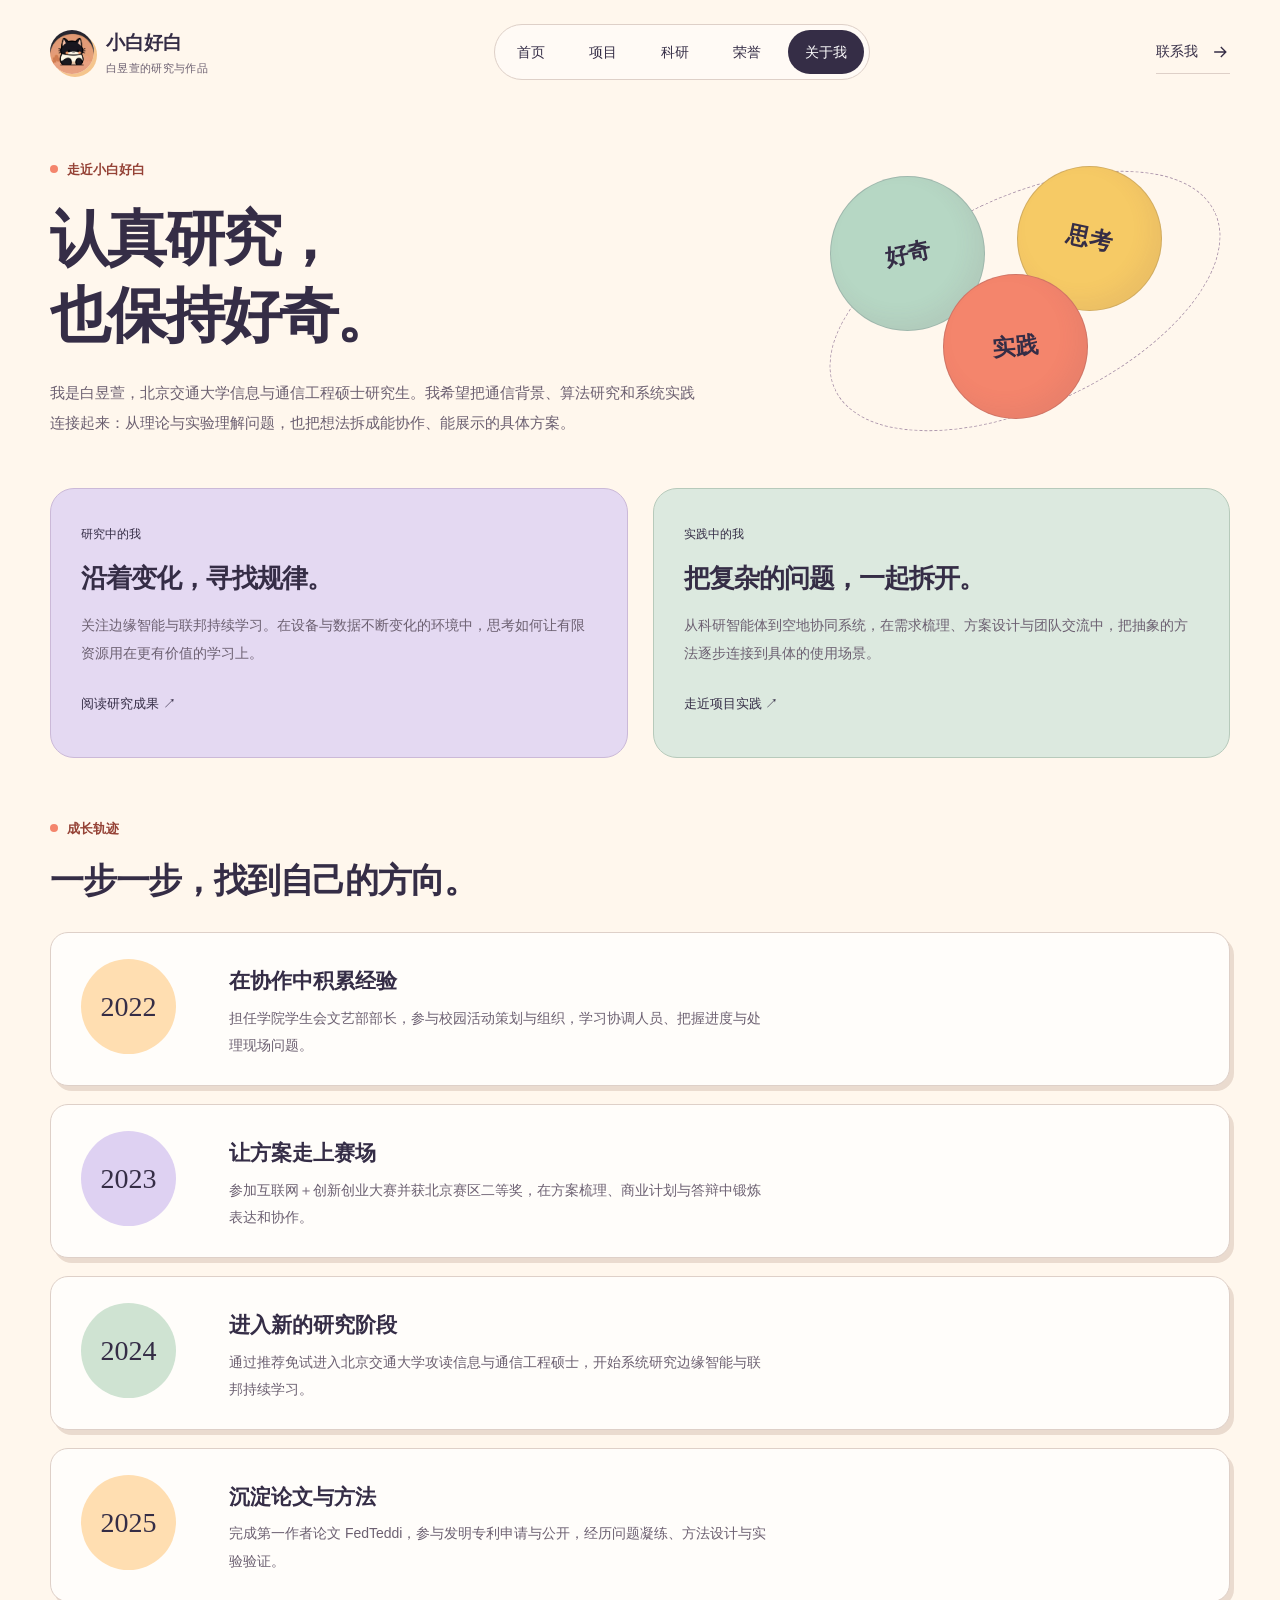
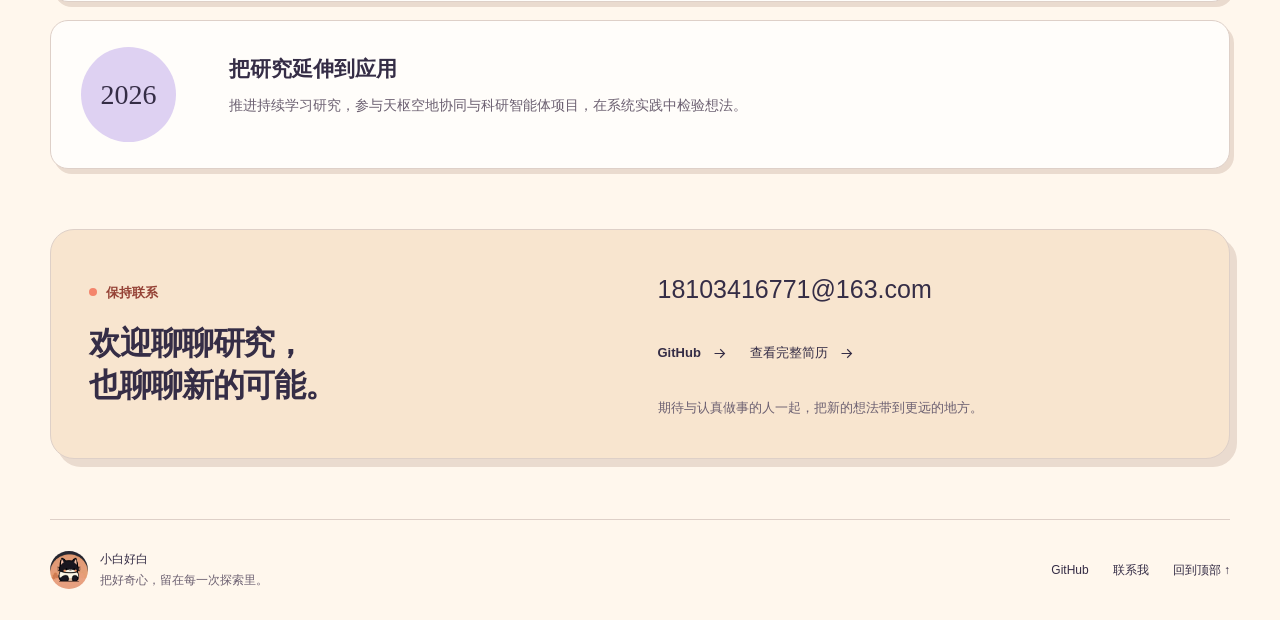
==== commit 79920276: "Expand research evidence, update resume and link online portfolio Add the original FedTeddi system f" ====
--- a/about.html
+++ b/about.html
@@ -1 +1 @@
-<!doctype html><html lang="zh-CN"><head><meta charset="utf-8"><meta name="viewport" content="width=device-width,initial-scale=1"><meta name="theme-color" content="#fff7ed"><meta name="description" content="白昱萱的研究与项目作品集。聚焦联邦持续学习、边缘智能与科研智能体，展示项目实践、论文和荣誉。"><title>关于我 · 小白好白</title><link rel="icon" href="assets/images/cat-avatar.jpeg"><script src="script.js?v=20260908-unified" defer></script><link rel="stylesheet" href="site.css?v=20260908-unified"></head><body><a class="skip-link" href="#main">跳到正文</a><header class="site-header"><a href="index.html" class="brand"><img src="assets/images/cat-avatar.jpeg" alt="" width="44" height="44"><span>小白好白<small>白昱萱的研究与作品</small></span></a><nav aria-label="主导航"><a href="index.html">首页</a><a href="projects.html">项目</a><a href="publications.html">科研</a><a href="awards.html">荣誉</a><a href="about.html" aria-current="page">关于我</a></nav><a class="header-contact" href="about.html#contact">联系我 <svg viewBox="0 0 24 24" aria-hidden="true"><path d="M5 12h14M13 6l6 6-6 6"/></svg></a></header><main id="main"><section class="container page-masthead masthead-about"><div class="masthead-copy"><p class="section-label">走近小白好白</p><h1>认真研究，<br>也保持好奇。</h1><p class="masthead-description">我是白昱萱，北京交通大学信息与通信工程硕士研究生。我希望把通信背景、算法研究和系统实践连接起来：从理论与实验理解问题，也把想法拆成能协作、能展示的具体方案。</p></div><div class="page-sculpture about" aria-hidden="true"><i></i><i></i><i></i><span>好奇</span><span>思考</span><span>实践</span></div></section><section class="container personal-notes" aria-label="我的研究与协作"><article><span>研究中的我</span><h2>沿着变化，寻找规律。</h2><p>关注边缘智能与联邦持续学习。在设备与数据不断变化的环境中，思考如何让有限资源用在更有价值的学习上。</p><a class="text-link" href="publications.html">阅读研究成果 ↗</a></article><article><span>实践中的我</span><h2>把复杂的问题，一起拆开。</h2><p>从科研智能体到空地协同系统，在需求梳理、方案设计与团队交流中，把抽象的方法逐步连接到具体的使用场景。</p><a class="text-link" href="projects.html">走近项目实践 ↗</a></article></section><section class="container about-journey" id="journey"><div class="section-heading"><div><p class="section-label">成长轨迹</p><h2>一步一步，找到自己的方向。</h2></div></div><ol class="timeline"><li><time>2022</time><div><h3>在协作中积累经验</h3><p>担任学院学生会文艺部部长，参与校园活动策划与组织，学习协调人员、把握进度与处理现场问题。</p></div></li><li><time>2023</time><div><h3>让方案走上赛场</h3><p>参加互联网＋创新创业大赛并获北京赛区二等奖，在方案梳理、商业计划与答辩中锻炼表达和协作。</p></div></li><li><time>2024</time><div><h3>进入新的研究阶段</h3><p>通过推荐免试进入北京交通大学攻读信息与通信工程硕士，开始系统研究边缘智能与联邦持续学习。</p></div></li><li><time>2025</time><div><h3>沉淀论文与方法</h3><p>完成第一作者论文 FedTeddi，参与发明专利申请与公开，经历问题凝练、方法设计与实验验证。</p></div></li><li><time>2026</time><div><h3>把研究延伸到应用</h3><p>推进持续学习研究，参与天枢空地协同与科研智能体项目，在系统实践中检验想法。</p></div></li></ol></section><section class="container contact-section" id="contact"><div><p class="section-label">保持联系</p><h2>欢迎聊聊研究，<br>也聊聊新的可能。</h2></div><div><a class="contact-email" href="mailto:18103416771@163.com">18103416771@163.com</a><div class="links"><a class="text-link" href="https://github.com/bai9yu" target="_blank" rel="noreferrer">GitHub<svg viewBox="0 0 24 24" aria-hidden="true"><path d="M5 12h14M13 6l6 6-6 6"/></svg></a><a class="text-link" href="assets/docs/research-resume.pdf" target="_blank" rel="noreferrer">查看科研简历<svg viewBox="0 0 24 24" aria-hidden="true"><path d="M5 12h14M13 6l6 6-6 6"/></svg></a></div><p class="muted">期待与认真做事的人一起，把新的想法带到更远的地方。</p></div></section></main><footer class="site-footer"><div><img src="assets/images/cat-avatar.jpeg" width="38" height="38" alt=""><p>小白好白 <span>把好奇心，留在每一次探索里。</span></p></div><p><a href="https://github.com/bai9yu" target="_blank" rel="noreferrer">GitHub</a><a href="about.html#contact">联系我</a><button class="back-top" aria-label="回到顶部">回到顶部 ↑</button></p></footer><dialog id="image-dialog" aria-labelledby="image-title"><div class="lightbox-head"><p id="image-title"></p><button class="icon-button" data-close aria-label="关闭图片">×</button></div><img alt=""><p class="lightbox-note">按 Esc 关闭</p></dialog></body></html>+<!doctype html><html lang="zh-CN"><head><meta charset="utf-8"><meta name="viewport" content="width=device-width,initial-scale=1"><meta name="theme-color" content="#fff7ed"><meta name="description" content="白昱萱的研究与项目作品集。聚焦联邦持续学习、边缘智能与科研智能体，展示项目实践、论文和荣誉。"><title>关于我 · 小白好白</title><link rel="icon" href="assets/images/cat-avatar.jpeg"><script src="script.js?v=20260908-unified" defer></script><link rel="stylesheet" href="site.css?v=20260908-research"></head><body><a class="skip-link" href="#main">跳到正文</a><header class="site-header"><a href="index.html" class="brand"><img src="assets/images/cat-avatar.jpeg" alt="" width="44" height="44"><span>小白好白<small>白昱萱的研究与作品</small></span></a><nav aria-label="主导航"><a href="index.html">首页</a><a href="projects.html">项目</a><a href="publications.html">科研</a><a href="awards.html">荣誉</a><a href="about.html" aria-current="page">关于我</a></nav><a class="header-contact" href="about.html#contact">联系我 <svg viewBox="0 0 24 24" aria-hidden="true"><path d="M5 12h14M13 6l6 6-6 6"/></svg></a></header><main id="main"><section class="container page-masthead masthead-about"><div class="masthead-copy"><p class="section-label">走近小白好白</p><h1>认真研究，<br>也保持好奇。</h1><p class="masthead-description">我是白昱萱，北京交通大学信息与通信工程硕士研究生。我希望把通信背景、算法研究和系统实践连接起来：从理论与实验理解问题，也把想法拆成能协作、能展示的具体方案。</p></div><div class="page-sculpture about" aria-hidden="true"><i></i><i></i><i></i><span>好奇</span><span>思考</span><span>实践</span></div></section><section class="container personal-notes" aria-label="我的研究与协作"><article><span>研究中的我</span><h2>沿着变化，寻找规律。</h2><p>关注边缘智能与联邦持续学习。在设备与数据不断变化的环境中，思考如何让有限资源用在更有价值的学习上。</p><a class="text-link" href="publications.html">阅读研究成果 ↗</a></article><article><span>实践中的我</span><h2>把复杂的问题，一起拆开。</h2><p>从科研智能体到空地协同系统，在需求梳理、方案设计与团队交流中，把抽象的方法逐步连接到具体的使用场景。</p><a class="text-link" href="projects.html">走近项目实践 ↗</a></article></section><section class="container about-journey" id="journey"><div class="section-heading"><div><p class="section-label">成长轨迹</p><h2>一步一步，找到自己的方向。</h2></div></div><ol class="timeline"><li><time>2022</time><div><h3>在协作中积累经验</h3><p>担任学院学生会文艺部部长，参与校园活动策划与组织，学习协调人员、把握进度与处理现场问题。</p></div></li><li><time>2023</time><div><h3>让方案走上赛场</h3><p>参加互联网＋创新创业大赛并获北京赛区二等奖，在方案梳理、商业计划与答辩中锻炼表达和协作。</p></div></li><li><time>2024</time><div><h3>进入新的研究阶段</h3><p>通过推荐免试进入北京交通大学攻读信息与通信工程硕士，开始系统研究边缘智能与联邦持续学习。</p></div></li><li><time>2025</time><div><h3>沉淀论文与方法</h3><p>完成第一作者论文 FedTeddi，参与发明专利申请与公开，经历问题凝练、方法设计与实验验证。</p></div></li><li><time>2026</time><div><h3>把研究延伸到应用</h3><p>推进持续学习研究，参与天枢空地协同与科研智能体项目，在系统实践中检验想法。</p></div></li></ol></section><section class="container contact-section" id="contact"><div><p class="section-label">保持联系</p><h2>欢迎聊聊研究，<br>也聊聊新的可能。</h2></div><div><a class="contact-email" href="mailto:18103416771@163.com">18103416771@163.com</a><div class="links"><a class="text-link" href="https://github.com/bai9yu" target="_blank" rel="noreferrer">GitHub<svg viewBox="0 0 24 24" aria-hidden="true"><path d="M5 12h14M13 6l6 6-6 6"/></svg></a><a class="text-link" href="assets/docs/research-resume.pdf?v=20260908-current" target="_blank" rel="noreferrer">查看完整简历<svg viewBox="0 0 24 24" aria-hidden="true"><path d="M5 12h14M13 6l6 6-6 6"/></svg></a></div><p class="muted">期待与认真做事的人一起，把新的想法带到更远的地方。</p></div></section></main><footer class="site-footer"><div><img src="assets/images/cat-avatar.jpeg" width="38" height="38" alt=""><p>小白好白 <span>把好奇心，留在每一次探索里。</span></p></div><p><a href="https://github.com/bai9yu" target="_blank" rel="noreferrer">GitHub</a><a href="about.html#contact">联系我</a><button class="back-top" aria-label="回到顶部">回到顶部 ↑</button></p></footer><dialog id="image-dialog" aria-labelledby="image-title"><div class="lightbox-head"><p id="image-title"></p><button class="icon-button" data-close aria-label="关闭图片">×</button></div><img alt=""><p class="lightbox-note">按 Esc 关闭</p></dialog></body></html>
--- a/site.css
+++ b/site.css
@@ -493,3 +493,7 @@
 @media(max-width:760px){:root{--section-gap:45px;--heading:36px;--radius:20px}.site-header{padding:16px 20px;min-height:0}.site-header nav a{padding:9px 12px;font-size:13px}.site-header nav{padding:5px;gap:0;flex:1 0 100%}.section-label{font-size:12px;margin-bottom:15px}.page-masthead{grid-template-columns:minmax(0,1fr);padding:30px 0 25px;gap:20px;min-height:0}.page-masthead h1{font-size:var(--heading);line-height:1.35}.masthead-description{font-size:14px;line-height:1.95;margin-top:20px}.page-sculpture{height:165px;width:320px;max-width:100%;justify-self:center;transform:none}.page-sculpture i,.page-sculpture span{width:105px;height:105px;left:0;top:8px}.page-sculpture i:nth-child(2),.page-sculpture span:nth-of-type(2){width:105px;height:105px;left:34%;top:0}.page-sculpture i:nth-child(3),.page-sculpture span:nth-of-type(3){width:105px;height:105px;left:66%;top:45px}.page-sculpture span{font-size:19px}.page-sculpture::after{inset:25px 2px 12px}.project-index,.collection-nav,.award-filter{padding:0 0 25px;gap:9px}.project-index a,.collection-nav a,.award-filter button{padding:9px 14px;font-size:12px;gap:7px;min-height:44px}.collection-nav small,.project-index small{font-size:10px}.award-filter>span{width:100%;margin:3px 0 0}.text-case,.publication{padding:17px;gap:24px;grid-template-columns:minmax(0,1fr);margin-bottom:30px;box-shadow:4px 5px 0 #eadbcf}.paper-title,.publication:nth-child(2) .paper-title,.publication:nth-child(3) .paper-title{padding:24px;border-radius:14px}.paper-title h2{font-size:32px}.paper-body{padding:0 4px}.paper-body h3{font-size:23px}.paper-body>p{font-size:14px}.paper-architecture{padding:10px}.result-bars{padding:14px}.result-bars>div{grid-template-columns:75px 1fr 48px;gap:8px}.result-bars p{font-size:11px}.publication-list{padding-bottom:15px}.award-grid{grid-template-columns:repeat(2,minmax(0,1fr));gap:20px 13px;padding-bottom:40px}.award-card{padding:7px;border-radius:15px}.award-card>div{padding:12px 5px 8px}.award-card h2{font-size:14px}.award-card p{font-size:12px}.award-card small{font-size:11px}.personal-notes{grid-template-columns:1fr;gap:18px;margin-bottom:40px}.personal-notes article{padding:25px}.personal-notes h2{font-size:24px}.about-journey{padding-bottom:40px}.section-heading h2{font-size:28px}.timeline li,.timeline li+li{grid-template-columns:58px 1fr;gap:16px;padding:21px 17px;border-radius:16px}.timeline time{width:58px;height:58px;font-size:20px}.timeline h3{font-size:18px;margin-top:0}.timeline p{font-size:13px;margin-top:9px}.contact-section{grid-template-columns:1fr;padding:26px 22px;gap:24px;margin-bottom:40px}.contact-section h2{font-size:28px}.site-footer{width:calc(100% - 40px);padding:25px 0;gap:17px;margin-top:20px}.site-footer p span{font-size:11px}.playground-hero{padding-top:30px}}
 @media(prefers-reduced-motion:reduce){.page-sculpture i,.award-card,.discovery-card{transition:none}.page-masthead:hover .page-sculpture i:first-child{transform:none}}
 .interest-ribbon{width:calc(100% - 28px);margin-inline:auto}@media(max-width:760px){.interest-ribbon{width:100%}}
+/* Consistent research columns and evidence frames. */
+.publication{align-items:stretch}.paper-title{align-self:stretch}.paper-body{display:flex;flex-direction:column;align-items:stretch}.paper-body>.links{margin-top:auto;padding-top:20px}.paper-body>.text-link{align-self:flex-start}.paper-architecture{display:flex;flex-direction:column;padding:20px;gap:16px}.paper-architecture .image-zoom{aspect-ratio:16/10;max-height:560px;display:grid;place-items:center;background:white}.paper-architecture img{width:100%;height:100%;max-height:560px;object-fit:contain}.paper-architecture figcaption{margin:0;display:flex;align-items:flex-start;justify-content:space-between;gap:20px;line-height:1.8}.paper-architecture figcaption .figure-caption-text{white-space:normal;color:var(--muted);font-size:12px}.paper-architecture figcaption .figure-action{white-space:nowrap;color:var(--accent);font-size:12px}.patent-method{display:grid;grid-template-columns:repeat(2,minmax(0,1fr));gap:16px;margin-top:24px}.patent-method>div{padding:18px;background:#eff4ec;border:1px solid #d8e2d1;border-radius:12px}.patent-method h4{margin:0 0 10px;font-size:14px;line-height:1.6;font-weight:650}.patent-method p{font-size:13px;line-height:1.9;color:var(--muted)}.paper-body>.patent-context{font-size:14px;margin-top:20px}.online-showcase{display:flex;align-items:center;justify-content:space-between;gap:35px;padding:26px 32px;background:#eee4f6;border:1px solid #d2c1df;border-radius:20px;margin-bottom:35px}.online-showcase .section-label{margin-bottom:9px}.online-showcase h2{font-size:25px}.online-showcase p:last-child{font-size:14px;color:var(--muted);margin-top:10px}.online-showcase .button{flex:none}.text-case>header h2{overflow-wrap:anywhere}
+@media(max-width:760px){.paper-architecture{padding:12px;gap:12px}.paper-architecture .image-zoom{min-height:0}.paper-architecture figcaption{gap:8px;flex-wrap:wrap}.paper-architecture figcaption .figure-caption-text,.paper-architecture figcaption .figure-action{font-size:10px}.patent-method{grid-template-columns:1fr;gap:12px;margin-top:20px}.patent-method>div{padding:16px}.patent-method p{font-size:12px}.paper-body>.patent-context{font-size:13px}.online-showcase{padding:23px;display:flex;flex-direction:column;align-items:flex-start;gap:22px;margin-bottom:27px}.online-showcase h2{font-size:23px}.online-showcase p:last-child{font-size:13px}}
+#patent>.patent-method{grid-column:1/-1;grid-template-columns:repeat(4,minmax(0,1fr));margin:0;gap:16px}#patent>.patent-method>div{padding:20px}#patent .paper-body>.text-link{margin-top:auto;padding-top:14px}@media(max-width:1000px){#patent>.patent-method{grid-template-columns:repeat(2,minmax(0,1fr))}}@media(max-width:760px){#patent>.patent-method{grid-template-columns:1fr;gap:12px}#patent>.patent-method>div{padding:16px}}
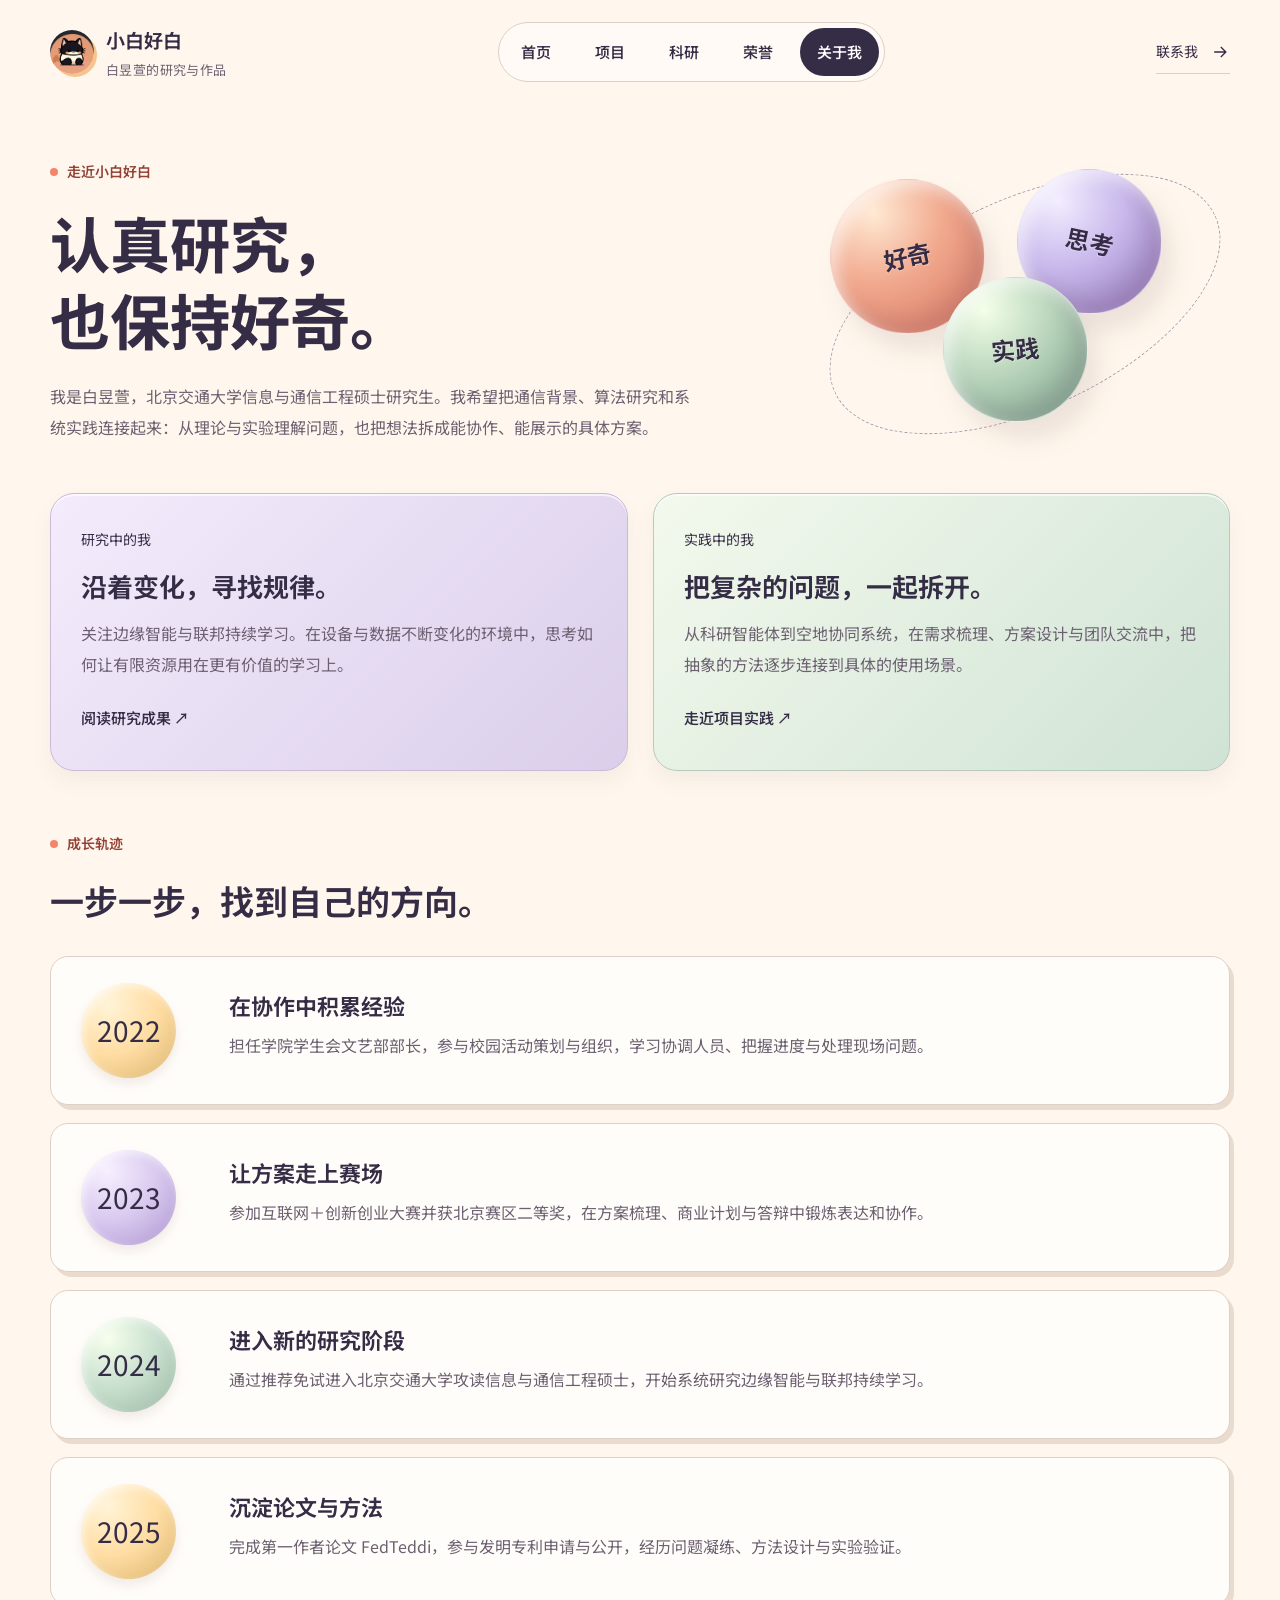
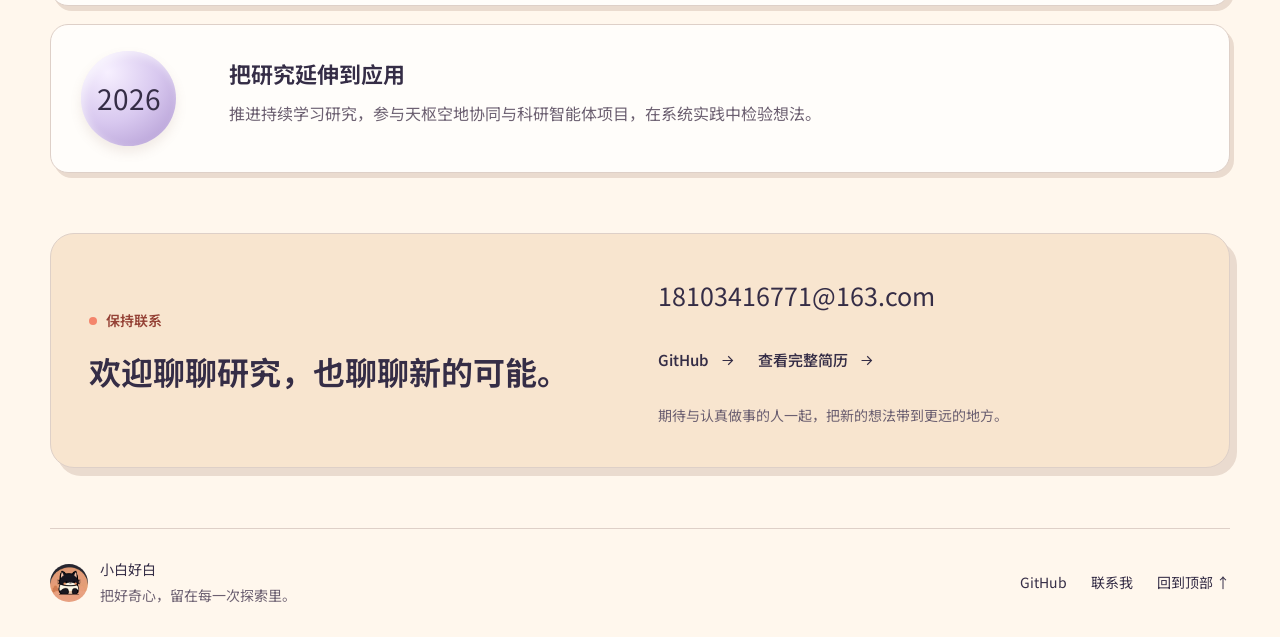
==== commit dfe969b7: "Add dimensional styling and chronological award podium Self-host a subset of Noto Sans SC, enlarge s" ====
--- a/about.html
+++ b/about.html
@@ -1 +1 @@
-<!doctype html><html lang="zh-CN"><head><meta charset="utf-8"><meta name="viewport" content="width=device-width,initial-scale=1"><meta name="theme-color" content="#fff7ed"><meta name="description" content="白昱萱的研究与项目作品集。聚焦联邦持续学习、边缘智能与科研智能体，展示项目实践、论文和荣誉。"><title>关于我 · 小白好白</title><link rel="icon" href="assets/images/cat-avatar.jpeg"><script src="script.js?v=20260908-unified" defer></script><link rel="stylesheet" href="site.css?v=20260908-research"></head><body><a class="skip-link" href="#main">跳到正文</a><header class="site-header"><a href="index.html" class="brand"><img src="assets/images/cat-avatar.jpeg" alt="" width="44" height="44"><span>小白好白<small>白昱萱的研究与作品</small></span></a><nav aria-label="主导航"><a href="index.html">首页</a><a href="projects.html">项目</a><a href="publications.html">科研</a><a href="awards.html">荣誉</a><a href="about.html" aria-current="page">关于我</a></nav><a class="header-contact" href="about.html#contact">联系我 <svg viewBox="0 0 24 24" aria-hidden="true"><path d="M5 12h14M13 6l6 6-6 6"/></svg></a></header><main id="main"><section class="container page-masthead masthead-about"><div class="masthead-copy"><p class="section-label">走近小白好白</p><h1>认真研究，<br>也保持好奇。</h1><p class="masthead-description">我是白昱萱，北京交通大学信息与通信工程硕士研究生。我希望把通信背景、算法研究和系统实践连接起来：从理论与实验理解问题，也把想法拆成能协作、能展示的具体方案。</p></div><div class="page-sculpture about" aria-hidden="true"><i></i><i></i><i></i><span>好奇</span><span>思考</span><span>实践</span></div></section><section class="container personal-notes" aria-label="我的研究与协作"><article><span>研究中的我</span><h2>沿着变化，寻找规律。</h2><p>关注边缘智能与联邦持续学习。在设备与数据不断变化的环境中，思考如何让有限资源用在更有价值的学习上。</p><a class="text-link" href="publications.html">阅读研究成果 ↗</a></article><article><span>实践中的我</span><h2>把复杂的问题，一起拆开。</h2><p>从科研智能体到空地协同系统，在需求梳理、方案设计与团队交流中，把抽象的方法逐步连接到具体的使用场景。</p><a class="text-link" href="projects.html">走近项目实践 ↗</a></article></section><section class="container about-journey" id="journey"><div class="section-heading"><div><p class="section-label">成长轨迹</p><h2>一步一步，找到自己的方向。</h2></div></div><ol class="timeline"><li><time>2022</time><div><h3>在协作中积累经验</h3><p>担任学院学生会文艺部部长，参与校园活动策划与组织，学习协调人员、把握进度与处理现场问题。</p></div></li><li><time>2023</time><div><h3>让方案走上赛场</h3><p>参加互联网＋创新创业大赛并获北京赛区二等奖，在方案梳理、商业计划与答辩中锻炼表达和协作。</p></div></li><li><time>2024</time><div><h3>进入新的研究阶段</h3><p>通过推荐免试进入北京交通大学攻读信息与通信工程硕士，开始系统研究边缘智能与联邦持续学习。</p></div></li><li><time>2025</time><div><h3>沉淀论文与方法</h3><p>完成第一作者论文 FedTeddi，参与发明专利申请与公开，经历问题凝练、方法设计与实验验证。</p></div></li><li><time>2026</time><div><h3>把研究延伸到应用</h3><p>推进持续学习研究，参与天枢空地协同与科研智能体项目，在系统实践中检验想法。</p></div></li></ol></section><section class="container contact-section" id="contact"><div><p class="section-label">保持联系</p><h2>欢迎聊聊研究，<br>也聊聊新的可能。</h2></div><div><a class="contact-email" href="mailto:18103416771@163.com">18103416771@163.com</a><div class="links"><a class="text-link" href="https://github.com/bai9yu" target="_blank" rel="noreferrer">GitHub<svg viewBox="0 0 24 24" aria-hidden="true"><path d="M5 12h14M13 6l6 6-6 6"/></svg></a><a class="text-link" href="assets/docs/research-resume.pdf?v=20260908-current" target="_blank" rel="noreferrer">查看完整简历<svg viewBox="0 0 24 24" aria-hidden="true"><path d="M5 12h14M13 6l6 6-6 6"/></svg></a></div><p class="muted">期待与认真做事的人一起，把新的想法带到更远的地方。</p></div></section></main><footer class="site-footer"><div><img src="assets/images/cat-avatar.jpeg" width="38" height="38" alt=""><p>小白好白 <span>把好奇心，留在每一次探索里。</span></p></div><p><a href="https://github.com/bai9yu" target="_blank" rel="noreferrer">GitHub</a><a href="about.html#contact">联系我</a><button class="back-top" aria-label="回到顶部">回到顶部 ↑</button></p></footer><dialog id="image-dialog" aria-labelledby="image-title"><div class="lightbox-head"><p id="image-title"></p><button class="icon-button" data-close aria-label="关闭图片">×</button></div><img alt=""><p class="lightbox-note">按 Esc 关闭</p></dialog></body></html>+<!doctype html><html lang="zh-CN"><head><meta charset="utf-8"><meta name="viewport" content="width=device-width,initial-scale=1"><meta name="theme-color" content="#fff7ed"><meta name="description" content="白昱萱的研究与项目作品集。聚焦联邦持续学习、边缘智能与科研智能体，展示项目实践、论文和荣誉。"><title>关于我 · 小白好白</title><link rel="icon" href="assets/images/cat-avatar.jpeg"><script src="script.js?v=20260909-podium" defer></script><link rel="stylesheet" href="site.css?v=20260909-podium"><link rel="preload" href="assets/fonts/noto-sans-sc-site.woff2" as="font" type="font/woff2" crossorigin></head><body><a class="skip-link" href="#main">跳到正文</a><header class="site-header"><a href="index.html" class="brand"><img src="assets/images/cat-avatar.jpeg" alt="" width="44" height="44"><span>小白好白<small>白昱萱的研究与作品</small></span></a><nav aria-label="主导航"><a href="index.html">首页</a><a href="projects.html">项目</a><a href="publications.html">科研</a><a href="awards.html">荣誉</a><a href="about.html" aria-current="page">关于我</a></nav><a class="header-contact" href="about.html#contact">联系我 <svg viewBox="0 0 24 24" aria-hidden="true"><path d="M5 12h14M13 6l6 6-6 6"/></svg></a></header><main id="main"><section class="container page-masthead masthead-about"><div class="masthead-copy"><p class="section-label">走近小白好白</p><h1>认真研究，<br>也保持好奇。</h1><p class="masthead-description">我是白昱萱，北京交通大学信息与通信工程硕士研究生。我希望把通信背景、算法研究和系统实践连接起来：从理论与实验理解问题，也把想法拆成能协作、能展示的具体方案。</p></div><div class="page-sculpture about" aria-hidden="true"><i></i><i></i><i></i><span>好奇</span><span>思考</span><span>实践</span></div></section><section class="container personal-notes" aria-label="我的研究与协作"><article><span>研究中的我</span><h2><span class="heading-phrase">沿着变化，</span><span class="heading-phrase">寻找规律。</span></h2><p>关注边缘智能与联邦持续学习。在设备与数据不断变化的环境中，思考如何让有限资源用在更有价值的学习上。</p><a class="text-link" href="publications.html">阅读研究成果 ↗</a></article><article><span>实践中的我</span><h2><span class="heading-phrase">把复杂的问题，</span><span class="heading-phrase">一起拆开。</span></h2><p>从科研智能体到空地协同系统，在需求梳理、方案设计与团队交流中，把抽象的方法逐步连接到具体的使用场景。</p><a class="text-link" href="projects.html">走近项目实践 ↗</a></article></section><section class="container about-journey" id="journey"><div class="section-heading"><div><p class="section-label">成长轨迹</p><h2><span class="heading-phrase">一步一步，</span><span class="heading-phrase">找到自己的方向。</span></h2></div></div><ol class="timeline"><li><time>2022</time><div><h3>在协作中积累经验</h3><p>担任学院学生会文艺部部长，参与校园活动策划与组织，学习协调人员、把握进度与处理现场问题。</p></div></li><li><time>2023</time><div><h3>让方案走上赛场</h3><p>参加互联网＋创新创业大赛并获北京赛区二等奖，在方案梳理、商业计划与答辩中锻炼表达和协作。</p></div></li><li><time>2024</time><div><h3>进入新的研究阶段</h3><p>通过推荐免试进入北京交通大学攻读信息与通信工程硕士，开始系统研究边缘智能与联邦持续学习。</p></div></li><li><time>2025</time><div><h3>沉淀论文与方法</h3><p>完成第一作者论文 FedTeddi，参与发明专利申请与公开，经历问题凝练、方法设计与实验验证。</p></div></li><li><time>2026</time><div><h3>把研究延伸到应用</h3><p>推进持续学习研究，参与天枢空地协同与科研智能体项目，在系统实践中检验想法。</p></div></li></ol></section><section class="container contact-section" id="contact"><div><p class="section-label">保持联系</p><h2><span class="heading-phrase">欢迎聊聊研究，</span><span class="heading-phrase">也聊聊新的可能。</span></h2></div><div><a class="contact-email" href="mailto:18103416771@163.com">18103416771@163.com</a><div class="links"><a class="text-link" href="https://github.com/bai9yu" target="_blank" rel="noreferrer">GitHub<svg viewBox="0 0 24 24" aria-hidden="true"><path d="M5 12h14M13 6l6 6-6 6"/></svg></a><a class="text-link" href="assets/docs/research-resume.pdf?v=20260908-current" target="_blank" rel="noreferrer">查看完整简历<svg viewBox="0 0 24 24" aria-hidden="true"><path d="M5 12h14M13 6l6 6-6 6"/></svg></a></div><p class="muted">期待与认真做事的人一起，把新的想法带到更远的地方。</p></div></section></main><footer class="site-footer"><div><img src="assets/images/cat-avatar.jpeg" width="38" height="38" alt=""><p>小白好白 <span>把好奇心，留在每一次探索里。</span></p></div><p><a href="https://github.com/bai9yu" target="_blank" rel="noreferrer">GitHub</a><a href="about.html#contact">联系我</a><button class="back-top" aria-label="回到顶部">回到顶部 ↑</button></p></footer><dialog id="image-dialog" aria-labelledby="image-title"><div class="lightbox-head"><p id="image-title"></p><button class="icon-button" data-close aria-label="关闭图片">×</button></div><img alt=""><p class="lightbox-note">按 Esc 关闭</p></dialog></body></html>
--- a/site.css
+++ b/site.css
@@ -24,7 +24,7 @@
 .site-header{max-width:1440px;margin:auto;padding:22px 50px;display:flex;align-items:center;gap:30px;justify-content:space-between;background:var(--paper)}
 .brand{display:flex;align-items:center;gap:12px;white-space:nowrap;font-weight:650;font-size:19px}
 .brand img{border-radius:50%;width:44px;height:44px}
-.brand small{display:block;color:var(--muted);font-size:11px;font-weight:400;letter-spacing:.03em}
+.brand small{display:block;color:var(--muted);font-size:14px;font-weight:400;letter-spacing:.03em}
 .site-header nav{display:flex;gap:10px;align-items:center}
 .site-header nav a{display:block;font-size:14px;padding:10px 17px;border-radius:30px;transition:background .2s}
 .site-header nav a[aria-current],.site-header nav a:hover{background:var(--lavender)}
@@ -45,16 +45,16 @@
 .section-heading{display:flex;align-items:end;justify-content:space-between;gap:20px;margin-bottom:34px}
 .text-link{display:inline-flex;align-items:center;gap:9px;font-size:14px;font-weight:550;min-height:44px;transition:color .2s}
 .text-link:hover{color:var(--accent)}
-.site-footer{max-width:1340px;margin:0 auto;padding:30px 50px;display:flex;align-items:center;justify-content:space-between;gap:20px;border-top:1px solid var(--line);font-size:12px}
+.site-footer{max-width:1340px;margin:0 auto;padding:30px 50px;display:flex;align-items:center;justify-content:space-between;gap:20px;border-top:1px solid var(--line);font-size:14px}
 .site-footer>div{display:flex;gap:12px;align-items:center}
 .site-footer img{border-radius:50%}
-.site-footer p span{display:block;font-size:11px;color:var(--muted)}
+.site-footer p span{display:block;font-size:14px;color:var(--muted)}
 .site-footer>p{display:flex;align-items:center;gap:25px}
-.back-top{font-size:12px;padding:10px 0}
+.back-top{font-size:14px;padding:10px 0}
 .award-filter{display:flex;align-items:center;gap:10px;flex-wrap:wrap;padding-bottom:25px}
-.award-filter button{border:1px solid var(--line);border-radius:28px;padding:10px 18px;font-size:13px;min-height:44px;background:white}
+.award-filter button{border:1px solid var(--line);border-radius:28px;padding:10px 18px;font-size:14px;min-height:44px;background:white}
 .award-filter button[aria-pressed=true]{background:var(--ink);color:white;border-color:var(--ink)}
-.award-filter>span{margin-left:auto;font-size:12px;color:var(--muted)}
+.award-filter>span{margin-left:auto;font-size:14px;color:var(--muted)}
 summary{cursor:pointer;list-style:none;min-height:50px;display:flex;align-items:center;justify-content:space-between;font-size:14px;gap:15px}
 summary::-webkit-details-marker{display:none}
 summary span{font-size:20px;transition:transform .2s}
@@ -67,23 +67,23 @@
 .paper-title{background:#eee5f0;padding:34px;border-radius:10px 48px 10px 10px;align-self:start}
 .publication:nth-child(2) .paper-title{background:#fbe5c8}
 .publication:nth-child(3) .paper-title{background:#e7eddf}
-.paper-type{font-size:12px;color:var(--muted)}
+.paper-type{font-size:14px;color:var(--muted)}
 .paper-title h2{font-family:'Avenir Next','PingFang SC',sans-serif;margin:24px 0 20px;font-size:36px}
 .paper-title>p{font-size:14px;line-height:1.8}
-.paper-status{font-size:12px;display:block;margin-top:32px}
+.paper-status{font-size:14px;display:block;margin-top:32px}
 .paper-body h3{font-size:25px;margin-bottom:20px}
 .paper-body>p{font-size:15px;color:var(--muted)}
-.paper-body .muted{font-size:12px;margin-top:18px}
+.paper-body .muted{font-size:14px;margin-top:18px}
 .result-bars{margin:24px 0}
-.result-bars>div{display:grid;grid-template-columns:88px 1fr 58px;gap:15px;align-items:center;margin-top:15px;font-size:12px}
+.result-bars>div{display:grid;grid-template-columns:88px 1fr 58px;gap:15px;align-items:center;margin-top:15px;font-size:14px}
 .bar-track{height:12px;border-radius:20px;background:#eee6ef;overflow:hidden}
 .bar-track i{display:block;height:100%;width:var(--value);background:#a686b2;border-radius:20px}
-.result-bars p{font-size:11px;line-height:1.8;color:var(--muted);margin-top:15px}
+.result-bars p{font-size:14px;line-height:1.8;color:var(--muted);margin-top:15px}
 .value-pair{display:flex;align-items:center;gap:20px;margin-top:22px}
 .value-pair>div{padding:20px;flex:1;border-radius:10px;background:#fff0dc}
 .value-pair>div:last-child{background:#eaeeda}
 .value-pair b{font-size:14px}
-.value-pair p{font-size:12px;color:var(--muted);margin-top:8px}
+.value-pair p{font-size:14px;color:var(--muted);margin-top:8px}
 .award-grid{display:grid;grid-template-columns:repeat(3,1fr);gap:38px 28px;padding:30px 0 90px}
 .award-card{min-width:0;scroll-margin-top:30px;animation:frame-in .3s ease-out}
 .award-image{padding:20px;background:#efe2d3;display:block;width:100%;border-radius:9px;position:relative;overflow:hidden}
@@ -91,9 +91,9 @@
 .award-card:nth-child(3n+3) .award-image{background:#e4e9db}
 .award-image img{width:100%;aspect-ratio:1.4;object-fit:contain;filter:drop-shadow(0 5px 6px #40332122);transition:transform .3s}
 .award-image:hover img{transform:scale(1.035) rotate(-1deg)}
-.award-image>span{position:absolute;right:10px;bottom:10px;background:#fffdf5e8;border-radius:4px;padding:3px 8px;font-size:10px}
+.award-image>span{position:absolute;right:10px;bottom:10px;background:#fffdf5e8;border-radius:4px;padding:3px 8px;font-size:14px}
 .award-card>div{padding:18px 3px}
-.award-card small{font-size:12px;color:var(--muted)}
+.award-card small{font-size:14px;color:var(--muted)}
 .award-card h2{font-size:18px;margin-top:8px;margin-bottom:7px}
 .award-card p{font-size:14px;color:var(--accent)}
 dialog{padding:20px;border:0;border-radius:14px;max-width:min(1000px,94vw);width:fit-content;max-height:92vh;box-shadow:var(--shadow);background:var(--paper)}
@@ -102,7 +102,7 @@
 .lightbox-head{display:flex;align-items:center;justify-content:space-between;gap:30px;margin-bottom:12px;font-size:14px}
 .lightbox-head .icon-button{flex-shrink:0}
 dialog>img{max-height:70vh;width:auto;margin:auto;object-fit:contain}
-.lightbox-note{text-align:center;font-size:11px;color:var(--muted);margin-top:10px}
+.lightbox-note{text-align:center;font-size:14px;color:var(--muted);margin-top:10px}
 .about-journey{padding:50px 0 65px}
 .timeline{margin:0;padding:0;list-style:none;max-width:940px}
 .timeline li{display:grid;grid-template-columns:140px 1fr;gap:35px;padding:28px 0}
@@ -112,7 +112,7 @@
 .timeline li+li{border-top:1px solid var(--line)}
 .contact-section{display:grid;grid-template-columns:1fr 1fr;gap:50px;padding:60px 0 100px;border-top:1px solid var(--line);align-items:center}
 .contact-email{font-size:clamp(18px,2.1vw,26px);overflow-wrap:anywhere}
-.contact-section .muted{margin-top:20px;font-size:12px}
+.contact-section .muted{margin-top:20px;font-size:14px}
 @keyframes frame-in{from{opacity:.4;transform:translateY(5px)}to{opacity:1;transform:none}}
 @media(max-width:1000px){.container{width:calc(100% - 60px)}
 .site-header{padding:20px 30px;gap:15px}
@@ -123,19 +123,19 @@
 @media(max-width:760px){.container{width:calc(100% - 40px)}
 .site-header{padding:16px 20px;flex-wrap:wrap;gap:15px}
 .brand{font-size:18px}
-.brand small{font-size:10px}
+.brand small{font-size:14px}
 .site-header nav{order:2;justify-content:space-between;flex:1 0 100%;border-top:1px solid var(--line);padding-top:10px}
-.site-header nav a{padding:8px 15px;font-size:13px}
-.hello{font-size:12px;margin-bottom:20px}
+.site-header nav a{padding:8px 15px;font-size:14px}
+.hello{font-size:14px;margin-bottom:20px}
 .hero-description{font-size:14px;margin-top:22px;max-width:460px}
 .hero-actions{margin-top:24px}
 .section-heading{align-items:start;gap:20px;margin-bottom:26px}
-.section-heading>.text-link{font-size:12px;white-space:nowrap}
+.section-heading>.text-link{font-size:14px;white-space:nowrap}
 .section-heading h2{font-size:26px}
-.section-label{font-size:12px}
+.section-label{font-size:14px}
 .site-footer{padding:25px 20px;flex-direction:column;align-items:start;gap:20px}
 .award-filter{gap:8px}
-.award-filter button{padding:9px 13px;font-size:12px}
+.award-filter button{padding:9px 13px;font-size:14px}
 .award-filter>span{width:100%;margin:5px 0 0}
 .publication{grid-template-columns:1fr;gap:28px;padding:35px 0}
 .paper-title{padding:27px}
@@ -146,18 +146,18 @@
 .publication-list{padding-bottom:35px}
 .award-grid{grid-template-columns:repeat(2,1fr);gap:22px 14px;padding:15px 0 45px}
 .award-image{padding:10px}
-.award-image>span{font-size:9px;bottom:5px;right:5px}
+.award-image>span{font-size:14px;bottom:5px;right:5px}
 .award-card>div{padding:13px 0}
 .award-card h2{font-size:15px;line-height:1.55}
-.award-card p{font-size:12px}
-.award-card small{font-size:11px}
+.award-card p{font-size:14px}
+.award-card small{font-size:14px}
 .about-journey{padding:35px 0}
 .timeline li{grid-template-columns:65px 1fr;gap:20px}
 .timeline time{font-size:27px}
 .timeline h3{font-size:19px}
-.timeline p{font-size:13px}
+.timeline p{font-size:14px}
 .contact-section{grid-template-columns:1fr;gap:30px;padding:45px 0 60px}
-.lightbox-head{font-size:12px}
+.lightbox-head{font-size:14px}
 dialog{padding:12px}}
 @media(prefers-reduced-motion:reduce){html{scroll-behavior:auto}
 *,*::before,*::after{animation:none!important;transition:none!important;scroll-behavior:auto!important}}
@@ -176,14 +176,14 @@
 .case-description{font-size:16px;line-height:2.15}
 .text-features{display:grid;grid-template-columns:repeat(3,1fr);gap:22px;margin-top:35px;padding-block:26px;border-block:1px solid var(--line)}
 .text-features h3{font-size:15px;font-weight:550}
-.text-features p{font-size:13px;line-height:1.9;color:var(--muted);margin-top:13px}
+.text-features p{font-size:14px;line-height:1.9;color:var(--muted);margin-top:13px}
 .text-case-details{margin-top:25px}
 .text-case-details details{border-bottom:1px solid var(--line)}
 .text-case-details summary{font-size:14px;min-height:58px}
 .text-case-details details>p{font-size:14px;line-height:2;color:var(--muted);padding-bottom:20px}
 .paper-architecture{grid-column:1/-1;margin:8px 0 0;padding:24px;background:white;border:1px solid var(--line);border-radius:10px}
 .paper-architecture img{width:100%;max-height:620px;object-fit:contain}
-.paper-architecture figcaption{font-size:12px;color:var(--muted);margin-top:18px;display:flex;justify-content:space-between;gap:20px}
+.paper-architecture figcaption{font-size:14px;color:var(--muted);margin-top:18px;display:flex;justify-content:space-between;gap:20px}
 .paper-architecture figcaption span{white-space:nowrap;color:var(--accent)}
 @media(max-width:900px){.text-case{gap:40px}
 .text-features{grid-template-columns:1fr;gap:18px}
@@ -191,8 +191,8 @@
 .text-features p{margin:0}
 .text-case h2{font-size:32px}}
 @media(max-width:760px){.word-links{gap:15px 25px;margin-top:23px}
-.word-links .text-link{font-size:13px}
-.project-index{gap:12px 22px;font-size:12px;padding-bottom:20px}
+.word-links .text-link{font-size:14px}
+.project-index{gap:12px 22px;font-size:14px;padding-bottom:20px}
 .text-case{grid-template-columns:1fr;gap:26px;padding:40px 0 50px}
 .text-case header{position:static}
 .text-case h2{font-size:31px}
@@ -200,11 +200,11 @@
 .case-description{font-size:14px;line-height:2.1}
 .text-features{margin-top:25px;padding:23px 0}
 .text-features h3{font-size:14px}
-.text-features p{font-size:12px}
+.text-features p{font-size:14px}
 .text-case-details{margin-top:18px}
-.text-case-details details>p{font-size:13px}
+.text-case-details details>p{font-size:14px}
 .paper-architecture{padding:12px}
-.paper-architecture figcaption{font-size:10px;gap:10px;flex-wrap:wrap;margin-top:12px}}
+.paper-architecture figcaption{font-size:14px;gap:10px;flex-wrap:wrap;margin-top:12px}}
 .case-tagline{text-wrap:balance}
 :root{--paper:#fff7ed;--ink:#352d46;--muted:#6c6071;--accent:#954236;--peach:#f6ca65;--lavender:#e2d9fa;--line:#e4d6d0;--coral:#f4856c;--lilac:#bdb0ee;--mint:#b6d7c4}
 body{background:radial-gradient(circle at 90% 8%,#fae4cf 0,transparent 26%),var(--paper)}
@@ -223,7 +223,7 @@
 .intro-note{display:flex;gap:14px;align-items:center;margin-top:32px}
 .intro-note>span{font-size:46px;color:#a45443;line-height:1}
 .intro-note p{font-size:14px}
-.intro-note small{color:var(--muted);font-size:12px}
+.intro-note small{color:var(--muted);font-size:14px}
 .research-universe{min-width:0;position:relative}
 .universe-scene{position:relative;height:420px;isolation:isolate}
 .universe-globe{position:absolute;width:255px;height:255px;left:50%;top:48%;transform:translate(-50%,-50%);border-radius:50%;background:radial-gradient(circle at 32% 26%,#ffefc7 0%,#efb99f 42%,#bb94c6 78%,#7f6dab 100%);box-shadow:inset -18px -15px 30px #78589133,16px 25px 40px #8d688530;overflow:hidden;transition:filter .7s,rotate .7s}
@@ -234,7 +234,7 @@
 .orbit{position:absolute;left:50%;top:48%;width:95%;height:200px;border:1px solid #a58caa80;border-radius:50%;transform:translate(-50%,-50%) rotate(-24deg);z-index:-1}
 .orbit-b{width:75%;height:330px;transform:translate(-50%,-50%) rotate(35deg);border-style:dashed}
 .planet{position:absolute;border-radius:50%;width:138px;height:138px;display:flex;align-items:center;justify-content:center;flex-direction:column;font-size:17px;font-weight:650;border:1px solid #352d4633;box-shadow:5px 8px 0 #62466a16;transition:transform .3s,box-shadow .3s;background:var(--peach)}
-.planet small{display:block;font-size:10px;font-weight:400;margin-top:5px}
+.planet small{display:block;font-size:14px;font-weight:400;margin-top:5px}
 .planet-a{left:0;top:50px;background:var(--coral)}
 .planet-b{right:0;top:5px;background:var(--lilac);width:125px;height:125px}
 .planet-c{bottom:20px;right:5%;background:var(--mint);width:148px;height:148px}
@@ -246,8 +246,8 @@
 .spark-b{bottom:3px;left:44%;font-size:58px}
 .universe-caption{position:relative;border:1px solid #ddcfc8;background:#fffaf7;box-shadow:7px 7px 0 #e4d9e9;border-radius:16px;padding:20px 24px;margin:8px 12px 0}
 .universe-caption>span{font-weight:700;font-size:17px}
-.universe-caption p{font-size:13px;color:var(--muted);margin:6px 0}
-.universe-caption a{font-size:12px;display:inline-flex;min-height:34px;align-items:center;text-decoration:underline;text-underline-offset:5px}
+.universe-caption p{font-size:14px;color:var(--muted);margin:6px 0}
+.universe-caption a{font-size:14px;display:inline-flex;min-height:34px;align-items:center;text-decoration:underline;text-underline-offset:5px}
 .interest-ribbon{display:flex;align-items:center;justify-content:center;gap:36px;padding:20px;background:var(--ink);color:#fff0dc;flex-wrap:wrap;transform:rotate(-1.3deg);font-size:16px}
 .interest-ribbon b{font-size:25px;color:var(--peach);font-weight:400}
 .discovery-section{padding:85px 0}
@@ -259,7 +259,7 @@
 .lilac{background:#d5c8f1}
 .mint{background:#c5dfcc}
 .discovery-card:hover{transform:translateY(-8px) rotate(-1deg);box-shadow:8px 12px 0 #352d4620}
-.card-category{font-size:12px;border:1px solid #352d4670;border-radius:30px;padding:7px 13px;display:inline-flex}
+.card-category{font-size:14px;border:1px solid #352d4670;border-radius:30px;padding:7px 13px;display:inline-flex}
 .card-sculpture{height:170px;position:relative;display:flex;justify-content:center;align-items:center}
 .card-sculpture i{position:absolute;display:block;background:#ffe9bf;width:105px;height:105px;border-radius:50%;border:1px solid #352d4640;box-shadow:inset -8px -8px 15px #93614c22;transition:transform .5s}
 .sculpture-meowscholar i:first-child{transform:translate(-53px,10px);background:#fbecbd}
@@ -275,7 +275,7 @@
 .discovery-card h3{font-size:27px;margin:8px 0 14px}
 .discovery-card>p{font-size:15px;line-height:1.9}
 .card-bottom{display:flex;justify-content:space-between;gap:12px;align-items:center;margin-top:26px}
-.card-bottom small{font-size:10px}
+.card-bottom small{font-size:14px}
 .card-bottom>span{height:44px;width:44px;flex:none;border:1px solid #352d46;border-radius:50%;display:grid;place-items:center;font-size:22px}
 .research-story{display:grid;grid-template-columns:1fr 1fr;gap:85px;padding:30px 0 90px;align-items:center}
 .research-story-heading>p:not(.section-label){font-size:15px;color:var(--muted);line-height:2;margin-top:22px}
@@ -284,23 +284,23 @@
 .paper-stack a{display:block;border:1px solid #b9a9bd;border-radius:15px;padding:30px;background:#e4d8f2;transform:rotate(-3deg);box-shadow:6px 6px 0 #b8a4c840;transition:transform .3s}
 .paper-stack a+a{background:#ffe4ad;margin-top:18px;transform:rotate(2deg);border-color:#d4b36f}
 .paper-stack a:hover{transform:rotate(0) translateX(-6px)}
-.paper-stack small{font-size:11px}
+.paper-stack small{font-size:14px}
 .paper-stack h3{font-family:Georgia,serif;font-size:37px;margin:14px 0}
 .paper-stack p{font-size:14px}
-.paper-stack span{font-size:11px;display:block;margin-top:18px}
+.paper-stack span{font-size:14px;display:block;margin-top:18px}
 .honor-room{display:grid;grid-template-columns:1fr 1fr;gap:80px;align-items:center;padding:55px;border-radius:35px;background:#f8e5ce;margin-bottom:90px}
 .honor-room>div>p:not(.section-label){margin:23px 0;color:var(--muted);font-size:14px;line-height:2}
 .honor-postcards{position:relative;padding:10px 15px}
 .honor-postcards>a{display:block;padding:25px 30px;border:1px solid #bdaa95;background:#fff8e6;box-shadow:5px 7px 0 #bb94772a;transform:rotate(4deg);position:relative;transition:transform .3s}
 .honor-postcards>a+a{transform:rotate(-4deg);margin-top:14px;background:#ede5f8}
 .honor-postcards>a:hover{transform:rotate(0)}
-.honor-postcards small{font-size:11px}
+.honor-postcards small{font-size:14px}
 .honor-postcards h3{font-size:26px;margin:16px 0}
-.honor-postcards p{font-size:12px}
+.honor-postcards p{font-size:14px}
 .postcard-seal{position:absolute;right:15px;top:15px;font-size:60px;color:#9d593b}
 .project-index{max-width:1240px;gap:14px;padding:0 0 40px}
 .project-index a{border:1px solid #bdaeaf;border-radius:40px;padding:9px 23px;background:#fff9f1;font-weight:650;gap:13px}
-.project-index small{font-size:11px;font-weight:400;color:var(--muted)}
+.project-index small{font-size:14px;font-weight:400;color:var(--muted)}
 .project-index a:hover{background:var(--peach)}
 .text-case-list{max-width:1240px}
 .text-case{grid-template-columns:.8fr 1.5fr;gap:35px 65px;padding:40px;margin-bottom:45px;background:#fffdfa;border:1px solid #e0d0c8;border-radius:28px;box-shadow:9px 10px 0 #eddbcf;scroll-margin-top:24px}
@@ -313,50 +313,50 @@
 .text-features>div{padding:17px;background:#fff0df;border-radius:12px}
 .text-features>div:nth-child(2){background:#eee6f7}
 .text-features>div:nth-child(3){background:#e8f0e5}
-.text-features p{font-size:12px}
+.text-features p{font-size:14px}
 .text-case-details{margin-top:17px}
 .text-case-details summary{font-weight:600}
 .text-case-details details>p{line-height:1.95}
 .project-installation{grid-column:1/-1;border-radius:18px;overflow:hidden;min-width:0;margin-bottom:8px}
 .installation-label{display:flex;justify-content:space-between;gap:20px;padding:16px 24px;font-size:14px;border-bottom:1px solid #352d4620;font-weight:600}
-.installation-label small{font-size:11px;font-weight:400}
+.installation-label small{font-size:14px;font-weight:400}
 .meow-installation{background:#fbe7d3;border:1px solid #dfc6b0}
 .meow-tour{display:grid;grid-template-columns:220px 1fr;min-height:310px}
 .tour-sidebar{padding:25px;border-right:1px solid #dec5b1}
 .tour-sidebar>img{border-radius:16px;float:left;margin-right:13px}
-.tour-sidebar>p{font-size:11px;min-height:65px}
+.tour-sidebar>p{font-size:14px;min-height:65px}
 .tour-tabs{display:flex;flex-direction:column;gap:7px;margin-top:15px}
-.tour-tabs button{text-align:left;min-height:44px;padding:8px 15px;border-radius:10px;font-size:13px}
+.tour-tabs button{text-align:left;min-height:44px;padding:8px 15px;border-radius:10px;font-size:14px}
 .tour-tabs button[aria-pressed=true]{background:var(--ink);color:white}
 .tour-panel{padding:34px;animation:panel-in .35s both}
-.tour-panel>small{font-size:11px;color:var(--muted)}
+.tour-panel>small{font-size:14px;color:var(--muted)}
 .tour-panel h3{font-size:25px;margin-top:9px}
-.tour-panel>p{font-size:13px;line-height:1.9;margin-top:18px;max-width:650px;color:var(--muted)}
+.tour-panel>p{font-size:14px;line-height:1.9;margin-top:18px;max-width:650px;color:var(--muted)}
 .concept-map{display:flex;align-items:center;margin:30px 0;gap:12px}
-.concept-map span{font-size:12px;padding:13px 20px;border-radius:30px;background:#fffaf0;border:1px solid #c8ae99}
+.concept-map span{font-size:14px;padding:13px 20px;border-radius:30px;background:#fffaf0;border:1px solid #c8ae99}
 .concept-map strong{background:#e8ae86;padding:22px 20px;border-radius:50%;font-size:14px;white-space:nowrap}
 .concept-map i{width:50px;height:1px;background:#b28d6d}
 .evidence-cards{display:flex;gap:12px;margin-top:25px}
-.evidence-cards span{background:#fff9ef;border:1px solid #d7baa4;border-radius:10px;padding:20px 15px;font-size:13px;flex:1}
+.evidence-cards span{background:#fff9ef;border:1px solid #d7baa4;border-radius:10px;padding:20px 15px;font-size:14px;flex:1}
 .tour-actions{padding-left:24px;font-size:14px;line-height:2.5;margin-bottom:0}
 .memory-installation{background:#e8e0f6;border:1px solid #bfaed3}
 .memory-network{display:flex;justify-content:center;align-items:center;gap:55px;padding:30px 20px;position:relative;background:linear-gradient(#c2afd5,#c2afd5) center/65% 1px no-repeat}
 .memory-node,.memory-core{width:140px;height:140px;display:flex;justify-content:center;align-items:center;flex-direction:column;border-radius:50%;background:#faf5ff;border:1px solid #b49dc8;font-size:15px;position:relative;transition:transform .5s,background .5s}
-.memory-node small,.memory-core small{font-size:10px;margin-top:7px}
+.memory-node small,.memory-core small{font-size:14px;margin-top:7px}
 .memory-core{width:170px;height:170px;background:#7c629b;color:white;border:10px solid #d1bee3;box-shadow:0 0 0 12px #dacbe9;font-size:22px}
 .memory-step{max-width:660px;margin:0 auto;text-align:center;padding:0 25px}
 .memory-step b{font-size:21px}
-.memory-step p{font-size:13px;margin-top:10px;line-height:1.9}
-.memory-controls{display:flex;justify-content:space-between;align-items:center;padding:22px 30px;font-size:12px}
-.memory-controls button{font-size:12px;background:#faf6ff}
+.memory-step p{font-size:14px;margin-top:10px;line-height:1.9}
+.memory-controls{display:flex;justify-content:space-between;align-items:center;padding:22px 30px;font-size:14px}
+.memory-controls button{font-size:14px;background:#faf6ff}
 .memory-installation[data-stage="1"] .memory-node:first-child,.memory-installation[data-stage="2"] .memory-node:last-child{background:#ffdfa5;transform:scale(1.08)}
 .memory-installation[data-stage="3"] .memory-core{background:#456e63;transform:scale(1.06)}
 .deck-installation{background:#e3ecdf;border:1px solid #b9c6b2}
 .deck-slide{margin:0;padding:18px 18px 0;animation:panel-in .3s both}
 .deck-slide img{max-height:530px;width:100%;object-fit:contain;aspect-ratio:16/9;background:#fff}
-.deck-slide figcaption{display:flex;gap:20px;font-size:12px;margin-top:15px}
+.deck-slide figcaption{display:flex;gap:20px;font-size:14px;margin-top:15px}
 .deck-slide figcaption span{color:var(--muted)}
-.deck-controls{display:flex;justify-content:space-between;align-items:center;padding:15px 22px;font-size:12px}
+.deck-controls{display:flex;justify-content:space-between;align-items:center;padding:15px 22px;font-size:14px}
 .deck-controls>div{display:flex;gap:10px}
 .deck-controls button{border:1px solid #94a58d;border-radius:50%;width:44px;height:44px;background:#fffaf0;font-size:20px}
 .deck-controls button:hover{background:var(--peach)}
@@ -389,7 +389,7 @@
 .site-header nav a{padding:9px 12px}
 .playground-hero{grid-template-columns:1fr;padding:30px 0 45px;gap:32px}
 .playground-intro h1{font-size:45px}
-.playground-intro .hello{font-size:11px}
+.playground-intro .hello{font-size:14px}
 .playground-intro .hero-description{font-size:14px}
 .universe-scene{height:355px;max-width:480px;margin:auto}
 .universe-globe{width:215px;height:215px}
@@ -401,7 +401,7 @@
 .spark-a{left:40%;top:-12px}
 .spark-b{left:43%;bottom:-8px}
 .universe-cat{width:62px;height:62px;left:8%;bottom:13px}
-.interest-ribbon{gap:12px 20px;font-size:12px;padding:15px}
+.interest-ribbon{gap:12px 20px;font-size:14px;padding:15px}
 .interest-ribbon b{font-size:17px}
 .discovery-section{padding:55px 0}
 .discovery-grid{grid-template-columns:1fr;gap:22px}
@@ -414,55 +414,55 @@
 .research-story{grid-template-columns:1fr;gap:20px;padding:15px 0 55px}
 .paper-stack{padding:10px}
 .paper-stack a{padding:25px}
-.paper-stack small{font-size:10px}
+.paper-stack small{font-size:14px}
 .research-story-heading h2,.honor-room h2{font-size:30px}
 .honor-room{grid-template-columns:1fr;gap:30px;padding:30px 22px;margin-bottom:45px}
 .honor-postcards{padding:0 8px}
 .honor-postcards>a{padding:22px}
 .honor-postcards h3{font-size:23px}
 .project-index{gap:8px;padding-bottom:25px}
-.project-index a{font-size:12px;padding:7px 13px;gap:7px}
-.project-index small{font-size:10px}
+.project-index a{font-size:14px;padding:7px 13px;gap:7px}
+.project-index small{font-size:14px}
 .text-case{padding:17px;margin-bottom:30px;gap:22px;border-radius:20px;box-shadow:5px 6px 0 #eddbcf}
 .text-case h2{font-size:30px}
 .text-case .case-tagline{max-width:none}
-.installation-label{padding:13px 15px;font-size:11px;gap:10px}
-.installation-label small{font-size:9px}
+.installation-label{padding:13px 15px;font-size:14px;gap:10px}
+.installation-label small{font-size:14px}
 .meow-tour{grid-template-columns:1fr;min-height:0}
 .tour-sidebar{padding:15px;border-right:0;border-bottom:1px solid #dec5b1}
 .tour-sidebar>img,.tour-sidebar>p{display:none}
 .tour-tabs{flex-direction:row;margin:0;gap:5px}
-.tour-tabs button{text-align:center;flex:1;font-size:11px;padding:8px 4px}
+.tour-tabs button{text-align:center;flex:1;font-size:14px;padding:8px 4px}
 .tour-panel{padding:21px 16px;min-height:295px}
 .tour-panel h3{font-size:21px}
-.tour-panel>p{font-size:12px}
+.tour-panel>p{font-size:14px}
 .concept-map{gap:7px;margin:24px 0}
-.concept-map span{padding:10px;font-size:10px;white-space:nowrap}
-.concept-map strong{padding:18px 13px;font-size:12px}
+.concept-map span{padding:10px;font-size:14px;white-space:nowrap}
+.concept-map strong{padding:18px 13px;font-size:14px}
 .concept-map i{flex:1;min-width:4px}
 .evidence-cards{gap:7px}
-.evidence-cards span{padding:15px 10px;font-size:11px}
-.tour-actions{font-size:12px;padding-left:18px}
+.evidence-cards span{padding:15px 10px;font-size:14px}
+.tour-actions{font-size:14px;padding-left:18px}
 .text-features{gap:10px}
 .text-features>div{display:grid;grid-template-columns:75px 1fr;padding:15px;gap:12px}
 .text-features p{margin:0}
 .memory-network{gap:13px;padding:25px 10px}
-.memory-node{width:76px;height:76px;font-size:10px;flex:none}
-.memory-node small{font-size:8px}
+.memory-node{width:76px;height:76px;font-size:14px;flex:none}
+.memory-node small{font-size:14px}
 .memory-core{width:95px;height:95px;flex:none;font-size:17px;border-width:5px;box-shadow:0 0 0 6px #dacbe9}
-.memory-core small{font-size:7px}
+.memory-core small{font-size:14px}
 .memory-step{padding:10px 16px 0}
 .memory-step b{font-size:18px}
-.memory-step p{font-size:12px}
+.memory-step p{font-size:14px}
 .memory-controls{padding:17px}
-.memory-controls button{padding:10px 16px;font-size:11px}
+.memory-controls button{padding:10px 16px;font-size:14px}
 .deck-slide{padding:10px 10px 0}
-.deck-slide figcaption{display:block;font-size:11px}
+.deck-slide figcaption{display:block;font-size:14px}
 .deck-slide figcaption span{display:block;margin-top:4px}
 .deck-controls{padding:12px}
 .section-heading{align-items:start}
 .section-heading h2{font-size:28px}
-.section-heading>.text-link{white-space:normal;font-size:11px;flex:none;max-width:75px}
+.section-heading>.text-link{white-space:normal;font-size:14px;flex:none;max-width:75px}
 .award-grid{gap:20px 12px}
 .award-card{padding:6px}
 .award-card>div{padding:10px 5px}
@@ -487,13 +487,25 @@
 .tour-panel{min-width:0}
 .interest-ribbon{transform:none}}/* Shared page system: navigation, mastheads, collections and content surfaces. */
 :root{--surface:#fffdfa;--border:#ded0c8;--radius:24px;--section-gap:64px;--surface-shadow:7px 8px 0 #eadbcf;--heading:clamp(38px,4.7vw,64px)}
-body{background:var(--paper)}.site-header{max-width:1340px;padding:22px 50px;min-height:104px}.site-header nav{border-color:var(--border)}.site-header nav a{font-weight:550;min-height:44px}.site-header nav a:hover:not([aria-current]){background:#eee4f5}.site-header .header-contact{border-bottom:1px solid var(--border);min-height:44px}.section-label{color:var(--accent);font-size:13px;font-weight:600;margin-bottom:18px}.section-label::before{content:'';display:inline-block;width:8px;height:8px;background:var(--coral);border-radius:50%;margin-right:9px;vertical-align:1px}h1,h2,h3{font-family:'Avenir Next','PingFang SC','Microsoft YaHei',sans-serif}h1{font-weight:750;letter-spacing:-.045em}h2{font-weight:700;letter-spacing:-.035em}.page-masthead{display:grid;grid-template-columns:1.45fr 1fr;gap:60px;align-items:center;padding:55px 0 50px;min-height:360px}.page-masthead h1{font-size:var(--heading);line-height:1.28}.masthead-description{font-size:15px;line-height:2;color:var(--muted);max-width:650px;margin-top:24px}.page-sculpture{position:relative;width:100%;max-width:410px;height:265px;justify-self:end;isolation:isolate}.page-sculpture i{position:absolute;border-radius:50%;border:1px solid #352d4630;background:var(--coral);width:155px;height:155px;top:10px;left:10px;box-shadow:inset -10px -10px 20px #79435c15}.page-sculpture i:nth-child(2){background:var(--lilac);left:48%;top:0;width:145px;height:145px}.page-sculpture i:nth-child(3){background:var(--mint);top:108px;left:30%;width:145px;height:145px}.page-sculpture span{position:absolute;left:10px;top:10px;width:155px;height:155px;display:grid;place-items:center;font-weight:650;font-size:23px;transform:rotate(-12deg)}.page-sculpture span:nth-of-type(2){left:48%;top:0;width:145px;height:145px;transform:rotate(12deg)}.page-sculpture span:nth-of-type(3){left:30%;top:108px;width:145px;height:145px;transform:rotate(-5deg)}.page-sculpture::after{content:'';position:absolute;inset:30px -5px 25px;border:1px dashed #af99ae;border-radius:50%;transform:rotate(-25deg);z-index:-1}.page-sculpture.research i:first-child{background:var(--lilac)}.page-sculpture.research i:nth-child(2){background:var(--mint)}.page-sculpture.research i:nth-child(3){background:var(--peach)}.page-sculpture.honors i:first-child{background:var(--peach)}.page-sculpture.honors i:nth-child(2){background:var(--coral)}.page-sculpture.honors i:nth-child(3){background:var(--lilac)}.page-sculpture.about i:first-child{background:var(--mint)}.page-sculpture.about i:nth-child(2){background:var(--peach)}.page-sculpture.about i:nth-child(3){background:var(--coral)}.page-masthead:hover .page-sculpture i:first-child{transform:translateY(-5px)}.page-sculpture i{transition:transform .3s}
-.project-index,.collection-nav,.award-filter{display:flex;gap:12px;align-items:center;flex-wrap:wrap;padding:0 0 35px;max-width:1240px}.project-index a,.collection-nav a,.award-filter button{display:inline-flex;align-items:center;justify-content:center;gap:12px;min-height:46px;padding:10px 22px;border:1px solid #bcacae;border-radius:30px;background:var(--surface);font-size:13px;font-weight:600;transition:background .2s}.project-index a:hover,.collection-nav a:hover,.award-filter button:hover{background:var(--lavender);color:var(--ink)}.collection-nav small,.project-index small{font-size:11px;font-weight:400;color:var(--muted)}.award-filter button[aria-pressed=true]{background:var(--ink);color:white}.award-filter>span{font-size:12px;color:var(--muted);margin-left:auto}.text-case,.publication{background:var(--surface);border:1px solid var(--border);border-radius:var(--radius);padding:36px;box-shadow:var(--surface-shadow);margin-bottom:38px;scroll-margin-top:24px}.publication{grid-template-columns:.85fr 1.3fr;gap:36px 48px;align-items:start}.publication-list{padding-bottom:35px}.paper-title,.publication:nth-child(2) .paper-title,.publication:nth-child(3) .paper-title{transform:none;border:1px solid #352d4620;border-radius:18px;box-shadow:none;padding:28px;background:#e5dcf5}.publication:nth-child(2) .paper-title{background:#ffe6b4}.publication:nth-child(3) .paper-title{background:#dce9dc}.paper-title h2{font-size:36px;font-weight:650;margin:22px 0 18px}.publication:not(#patent) .paper-title h2,.paper-stack h3{font-family:Georgia,serif}.paper-title>p{font-size:14px}.paper-type{background:#fff9;border:1px solid #352d4620;border-radius:25px;display:inline-block;padding:5px 12px;font-size:11px;color:var(--ink)}.paper-status{margin-top:24px;font-size:12px;line-height:1.9;color:var(--ink)}.paper-body{padding:8px 0}.paper-body h3{font-size:25px;margin-bottom:18px}.paper-body>p{line-height:2;font-size:15px}.paper-body .links{gap:12px 24px}.paper-architecture{border:1px solid var(--border);box-shadow:none;border-radius:16px;margin:0;background:white}.result-bars{background:#f7f0fa;padding:18px;border-radius:14px}.result-bars>div:first-child{margin-top:0}.result-bars p{font-size:12px}.bar-track i{background:#84649e}.text-link{font-size:13px;gap:10px;min-height:44px}.word-links .text-link{font-size:13px;border-bottom:1px solid #c6b6b8}.text-link svg{width:17px;height:17px}.text-link:hover{color:var(--accent)}.award-grid{gap:26px;padding:0 0 60px}.award-card{border:1px solid var(--border);border-radius:18px;background:var(--surface);box-shadow:5px 6px 0 #eadbcf;padding:12px;animation:none}.award-card>div{padding:18px 10px 12px}.award-card h2{font-size:18px;line-height:1.5}.award-card small{font-size:12px}.award-card p{font-size:14px;font-weight:600}.award-image{border-radius:12px}.award-card:hover{transform:translateY(-4px);box-shadow:7px 10px 0 #ded0e7}.personal-notes{display:grid;grid-template-columns:1fr 1fr;gap:25px;margin-bottom:60px}.personal-notes article{background:#e4d9f2;border:1px solid #cbb9d8;border-radius:var(--radius);padding:30px}.personal-notes article+article{background:#dce9df;border-color:#b7cabb}.personal-notes article>span{font-size:12px}.personal-notes h2{font-size:26px;margin:15px 0}.personal-notes p{font-size:14px;line-height:2;color:var(--muted)}.personal-notes .text-link{margin-top:16px}.about-journey{padding:0 0 60px;scroll-margin-top:25px}.timeline{max-width:none;position:relative;display:grid;gap:18px}.timeline li,.timeline li+li{display:grid;grid-template-columns:120px 1fr;gap:28px;padding:26px 30px;background:var(--surface);border:1px solid var(--border);border-radius:18px;align-items:start;box-shadow:4px 5px 0 #eadbcf}.timeline time{display:grid;place-items:center;width:95px;height:95px;background:#ffdeb1;border-radius:50%;color:var(--ink);font-family:Georgia,serif;font-size:28px}.timeline li:nth-child(3n+2) time{background:#ded1f2}.timeline li:nth-child(3n) time{background:#cfe3d2}.timeline h3{font-size:21px;margin-top:8px}.timeline p{font-size:14px;line-height:1.95;margin-top:10px}.contact-section{padding:38px;margin-bottom:60px;background:#f8e5cf;border:1px solid var(--border);border-radius:var(--radius);gap:35px;box-shadow:var(--surface-shadow)}.contact-section h2{font-size:32px}.contact-email{font-size:clamp(18px,2vw,25px)}.contact-section .muted{font-size:13px;line-height:1.9}.site-footer{max-width:1240px;width:calc(100% - 100px);border-top:1px solid var(--border);padding:28px 0;margin:30px auto 0}.site-footer>p{gap:24px}.back-top{min-height:44px}.site-footer p span{font-size:12px}.discovery-card{box-shadow:none}.playground-hero{padding-top:55px}.section-heading{margin-bottom:30px}.section-heading h2{font-size:34px}
+body{background:var(--paper)}.site-header{max-width:1340px;padding:22px 50px;min-height:104px}.site-header nav{border-color:var(--border)}.site-header nav a{font-weight:550;min-height:44px}.site-header nav a:hover:not([aria-current]){background:#eee4f5}.site-header .header-contact{border-bottom:1px solid var(--border);min-height:44px}.section-label{color:var(--accent);font-size:14px;font-weight:600;margin-bottom:18px}.section-label::before{content:'';display:inline-block;width:8px;height:8px;background:var(--coral);border-radius:50%;margin-right:9px;vertical-align:1px}h1,h2,h3{font-family:'Avenir Next','PingFang SC','Microsoft YaHei',sans-serif}h1{font-weight:750;letter-spacing:-.045em}h2{font-weight:700;letter-spacing:-.035em}.page-masthead{display:grid;grid-template-columns:1.45fr 1fr;gap:60px;align-items:center;padding:55px 0 50px;min-height:360px}.page-masthead h1{font-size:var(--heading);line-height:1.28}.masthead-description{font-size:15px;line-height:2;color:var(--muted);max-width:650px;margin-top:24px}.page-sculpture{position:relative;width:100%;max-width:410px;height:265px;justify-self:end;isolation:isolate}.page-sculpture i{position:absolute;border-radius:50%;border:1px solid #352d4630;background:var(--coral);width:155px;height:155px;top:10px;left:10px;box-shadow:inset -10px -10px 20px #79435c15}.page-sculpture i:nth-child(2){background:var(--lilac);left:48%;top:0;width:145px;height:145px}.page-sculpture i:nth-child(3){background:var(--mint);top:108px;left:30%;width:145px;height:145px}.page-sculpture span{position:absolute;left:10px;top:10px;width:155px;height:155px;display:grid;place-items:center;font-weight:650;font-size:23px;transform:rotate(-12deg)}.page-sculpture span:nth-of-type(2){left:48%;top:0;width:145px;height:145px;transform:rotate(12deg)}.page-sculpture span:nth-of-type(3){left:30%;top:108px;width:145px;height:145px;transform:rotate(-5deg)}.page-sculpture::after{content:'';position:absolute;inset:30px -5px 25px;border:1px dashed #af99ae;border-radius:50%;transform:rotate(-25deg);z-index:-1}.page-sculpture.research i:first-child{background:var(--lilac)}.page-sculpture.research i:nth-child(2){background:var(--mint)}.page-sculpture.research i:nth-child(3){background:var(--peach)}.page-sculpture.honors i:first-child{background:var(--peach)}.page-sculpture.honors i:nth-child(2){background:var(--coral)}.page-sculpture.honors i:nth-child(3){background:var(--lilac)}.page-sculpture.about i:first-child{background:var(--mint)}.page-sculpture.about i:nth-child(2){background:var(--peach)}.page-sculpture.about i:nth-child(3){background:var(--coral)}.page-masthead:hover .page-sculpture i:first-child{transform:translateY(-5px)}.page-sculpture i{transition:transform .3s}
+.project-index,.collection-nav,.award-filter{display:flex;gap:12px;align-items:center;flex-wrap:wrap;padding:0 0 35px;max-width:1240px}.project-index a,.collection-nav a,.award-filter button{display:inline-flex;align-items:center;justify-content:center;gap:12px;min-height:46px;padding:10px 22px;border:1px solid #bcacae;border-radius:30px;background:var(--surface);font-size:14px;font-weight:600;transition:background .2s}.project-index a:hover,.collection-nav a:hover,.award-filter button:hover{background:var(--lavender);color:var(--ink)}.collection-nav small,.project-index small{font-size:14px;font-weight:400;color:var(--muted)}.award-filter button[aria-pressed=true]{background:var(--ink);color:white}.award-filter>span{font-size:14px;color:var(--muted);margin-left:auto}.text-case,.publication{background:var(--surface);border:1px solid var(--border);border-radius:var(--radius);padding:36px;box-shadow:var(--surface-shadow);margin-bottom:38px;scroll-margin-top:24px}.publication{grid-template-columns:.85fr 1.3fr;gap:36px 48px;align-items:start}.publication-list{padding-bottom:35px}.paper-title,.publication:nth-child(2) .paper-title,.publication:nth-child(3) .paper-title{transform:none;border:1px solid #352d4620;border-radius:18px;box-shadow:none;padding:28px;background:#e5dcf5}.publication:nth-child(2) .paper-title{background:#ffe6b4}.publication:nth-child(3) .paper-title{background:#dce9dc}.paper-title h2{font-size:36px;font-weight:650;margin:22px 0 18px}.publication:not(#patent) .paper-title h2,.paper-stack h3{font-family:Georgia,serif}.paper-title>p{font-size:14px}.paper-type{background:#fff9;border:1px solid #352d4620;border-radius:25px;display:inline-block;padding:5px 12px;font-size:14px;color:var(--ink)}.paper-status{margin-top:24px;font-size:14px;line-height:1.9;color:var(--ink)}.paper-body{padding:8px 0}.paper-body h3{font-size:25px;margin-bottom:18px}.paper-body>p{line-height:2;font-size:15px}.paper-body .links{gap:12px 24px}.paper-architecture{border:1px solid var(--border);box-shadow:none;border-radius:16px;margin:0;background:white}.result-bars{background:#f7f0fa;padding:18px;border-radius:14px}.result-bars>div:first-child{margin-top:0}.result-bars p{font-size:14px}.bar-track i{background:#84649e}.text-link{font-size:14px;gap:10px;min-height:44px}.word-links .text-link{font-size:14px;border-bottom:1px solid #c6b6b8}.text-link svg{width:17px;height:17px}.text-link:hover{color:var(--accent)}.award-grid{gap:26px;padding:0 0 60px}.award-card{border:1px solid var(--border);border-radius:18px;background:var(--surface);box-shadow:5px 6px 0 #eadbcf;padding:12px;animation:none}.award-card>div{padding:18px 10px 12px}.award-card h2{font-size:18px;line-height:1.5}.award-card small{font-size:14px}.award-card p{font-size:14px;font-weight:600}.award-image{border-radius:12px}.award-card:hover{transform:translateY(-4px);box-shadow:7px 10px 0 #ded0e7}.personal-notes{display:grid;grid-template-columns:1fr 1fr;gap:25px;margin-bottom:60px}.personal-notes article{background:#e4d9f2;border:1px solid #cbb9d8;border-radius:var(--radius);padding:30px}.personal-notes article+article{background:#dce9df;border-color:#b7cabb}.personal-notes article>span{font-size:14px}.personal-notes h2{font-size:26px;margin:15px 0}.personal-notes p{font-size:14px;line-height:2;color:var(--muted)}.personal-notes .text-link{margin-top:16px}.about-journey{padding:0 0 60px;scroll-margin-top:25px}.timeline{max-width:none;position:relative;display:grid;gap:18px}.timeline li,.timeline li+li{display:grid;grid-template-columns:120px 1fr;gap:28px;padding:26px 30px;background:var(--surface);border:1px solid var(--border);border-radius:18px;align-items:start;box-shadow:4px 5px 0 #eadbcf}.timeline time{display:grid;place-items:center;width:95px;height:95px;background:#ffdeb1;border-radius:50%;color:var(--ink);font-family:Georgia,serif;font-size:28px}.timeline li:nth-child(3n+2) time{background:#ded1f2}.timeline li:nth-child(3n) time{background:#cfe3d2}.timeline h3{font-size:21px;margin-top:8px}.timeline p{font-size:14px;line-height:1.95;margin-top:10px}.contact-section{padding:38px;margin-bottom:60px;background:#f8e5cf;border:1px solid var(--border);border-radius:var(--radius);gap:35px;box-shadow:var(--surface-shadow)}.contact-section h2{font-size:32px}.contact-email{font-size:clamp(18px,2vw,25px)}.contact-section .muted{font-size:14px;line-height:1.9}.site-footer{max-width:1240px;width:calc(100% - 100px);border-top:1px solid var(--border);padding:28px 0;margin:30px auto 0}.site-footer>p{gap:24px}.back-top{min-height:44px}.site-footer p span{font-size:14px}.discovery-card{box-shadow:none}.playground-hero{padding-top:55px}.section-heading{margin-bottom:30px}.section-heading h2{font-size:34px}
 @media(max-width:1000px){.page-masthead{grid-template-columns:1.4fr 1fr;gap:30px}.page-sculpture{transform:scale(.86);transform-origin:right center}.publication{gap:28px;padding:28px}.contact-section{padding:30px}.site-footer{width:calc(100% - 60px)}.site-header{padding-inline:30px}.page-masthead h1{font-size:47px}}
-@media(max-width:760px){:root{--section-gap:45px;--heading:36px;--radius:20px}.site-header{padding:16px 20px;min-height:0}.site-header nav a{padding:9px 12px;font-size:13px}.site-header nav{padding:5px;gap:0;flex:1 0 100%}.section-label{font-size:12px;margin-bottom:15px}.page-masthead{grid-template-columns:minmax(0,1fr);padding:30px 0 25px;gap:20px;min-height:0}.page-masthead h1{font-size:var(--heading);line-height:1.35}.masthead-description{font-size:14px;line-height:1.95;margin-top:20px}.page-sculpture{height:165px;width:320px;max-width:100%;justify-self:center;transform:none}.page-sculpture i,.page-sculpture span{width:105px;height:105px;left:0;top:8px}.page-sculpture i:nth-child(2),.page-sculpture span:nth-of-type(2){width:105px;height:105px;left:34%;top:0}.page-sculpture i:nth-child(3),.page-sculpture span:nth-of-type(3){width:105px;height:105px;left:66%;top:45px}.page-sculpture span{font-size:19px}.page-sculpture::after{inset:25px 2px 12px}.project-index,.collection-nav,.award-filter{padding:0 0 25px;gap:9px}.project-index a,.collection-nav a,.award-filter button{padding:9px 14px;font-size:12px;gap:7px;min-height:44px}.collection-nav small,.project-index small{font-size:10px}.award-filter>span{width:100%;margin:3px 0 0}.text-case,.publication{padding:17px;gap:24px;grid-template-columns:minmax(0,1fr);margin-bottom:30px;box-shadow:4px 5px 0 #eadbcf}.paper-title,.publication:nth-child(2) .paper-title,.publication:nth-child(3) .paper-title{padding:24px;border-radius:14px}.paper-title h2{font-size:32px}.paper-body{padding:0 4px}.paper-body h3{font-size:23px}.paper-body>p{font-size:14px}.paper-architecture{padding:10px}.result-bars{padding:14px}.result-bars>div{grid-template-columns:75px 1fr 48px;gap:8px}.result-bars p{font-size:11px}.publication-list{padding-bottom:15px}.award-grid{grid-template-columns:repeat(2,minmax(0,1fr));gap:20px 13px;padding-bottom:40px}.award-card{padding:7px;border-radius:15px}.award-card>div{padding:12px 5px 8px}.award-card h2{font-size:14px}.award-card p{font-size:12px}.award-card small{font-size:11px}.personal-notes{grid-template-columns:1fr;gap:18px;margin-bottom:40px}.personal-notes article{padding:25px}.personal-notes h2{font-size:24px}.about-journey{padding-bottom:40px}.section-heading h2{font-size:28px}.timeline li,.timeline li+li{grid-template-columns:58px 1fr;gap:16px;padding:21px 17px;border-radius:16px}.timeline time{width:58px;height:58px;font-size:20px}.timeline h3{font-size:18px;margin-top:0}.timeline p{font-size:13px;margin-top:9px}.contact-section{grid-template-columns:1fr;padding:26px 22px;gap:24px;margin-bottom:40px}.contact-section h2{font-size:28px}.site-footer{width:calc(100% - 40px);padding:25px 0;gap:17px;margin-top:20px}.site-footer p span{font-size:11px}.playground-hero{padding-top:30px}}
+@media(max-width:760px){:root{--section-gap:45px;--heading:36px;--radius:20px}.site-header{padding:16px 20px;min-height:0}.site-header nav a{padding:9px 12px;font-size:14px}.site-header nav{padding:5px;gap:0;flex:1 0 100%}.section-label{font-size:14px;margin-bottom:15px}.page-masthead{grid-template-columns:minmax(0,1fr);padding:30px 0 25px;gap:20px;min-height:0}.page-masthead h1{font-size:var(--heading);line-height:1.35}.masthead-description{font-size:14px;line-height:1.95;margin-top:20px}.page-sculpture{height:165px;width:320px;max-width:100%;justify-self:center;transform:none}.page-sculpture i,.page-sculpture span{width:105px;height:105px;left:0;top:8px}.page-sculpture i:nth-child(2),.page-sculpture span:nth-of-type(2){width:105px;height:105px;left:34%;top:0}.page-sculpture i:nth-child(3),.page-sculpture span:nth-of-type(3){width:105px;height:105px;left:66%;top:45px}.page-sculpture span{font-size:19px}.page-sculpture::after{inset:25px 2px 12px}.project-index,.collection-nav,.award-filter{padding:0 0 25px;gap:9px}.project-index a,.collection-nav a,.award-filter button{padding:9px 14px;font-size:14px;gap:7px;min-height:44px}.collection-nav small,.project-index small{font-size:14px}.award-filter>span{width:100%;margin:3px 0 0}.text-case,.publication{padding:17px;gap:24px;grid-template-columns:minmax(0,1fr);margin-bottom:30px;box-shadow:4px 5px 0 #eadbcf}.paper-title,.publication:nth-child(2) .paper-title,.publication:nth-child(3) .paper-title{padding:24px;border-radius:14px}.paper-title h2{font-size:32px}.paper-body{padding:0 4px}.paper-body h3{font-size:23px}.paper-body>p{font-size:14px}.paper-architecture{padding:10px}.result-bars{padding:14px}.result-bars>div{grid-template-columns:75px 1fr 48px;gap:8px}.result-bars p{font-size:14px}.publication-list{padding-bottom:15px}.award-grid{grid-template-columns:repeat(2,minmax(0,1fr));gap:20px 13px;padding-bottom:40px}.award-card{padding:7px;border-radius:15px}.award-card>div{padding:12px 5px 8px}.award-card h2{font-size:14px}.award-card p{font-size:14px}.award-card small{font-size:14px}.personal-notes{grid-template-columns:1fr;gap:18px;margin-bottom:40px}.personal-notes article{padding:25px}.personal-notes h2{font-size:24px}.about-journey{padding-bottom:40px}.section-heading h2{font-size:28px}.timeline li,.timeline li+li{grid-template-columns:58px 1fr;gap:16px;padding:21px 17px;border-radius:16px}.timeline time{width:58px;height:58px;font-size:20px}.timeline h3{font-size:18px;margin-top:0}.timeline p{font-size:14px;margin-top:9px}.contact-section{grid-template-columns:1fr;padding:26px 22px;gap:24px;margin-bottom:40px}.contact-section h2{font-size:28px}.site-footer{width:calc(100% - 40px);padding:25px 0;gap:17px;margin-top:20px}.site-footer p span{font-size:14px}.playground-hero{padding-top:30px}}
 @media(prefers-reduced-motion:reduce){.page-sculpture i,.award-card,.discovery-card{transition:none}.page-masthead:hover .page-sculpture i:first-child{transform:none}}
 .interest-ribbon{width:calc(100% - 28px);margin-inline:auto}@media(max-width:760px){.interest-ribbon{width:100%}}
 /* Consistent research columns and evidence frames. */
-.publication{align-items:stretch}.paper-title{align-self:stretch}.paper-body{display:flex;flex-direction:column;align-items:stretch}.paper-body>.links{margin-top:auto;padding-top:20px}.paper-body>.text-link{align-self:flex-start}.paper-architecture{display:flex;flex-direction:column;padding:20px;gap:16px}.paper-architecture .image-zoom{aspect-ratio:16/10;max-height:560px;display:grid;place-items:center;background:white}.paper-architecture img{width:100%;height:100%;max-height:560px;object-fit:contain}.paper-architecture figcaption{margin:0;display:flex;align-items:flex-start;justify-content:space-between;gap:20px;line-height:1.8}.paper-architecture figcaption .figure-caption-text{white-space:normal;color:var(--muted);font-size:12px}.paper-architecture figcaption .figure-action{white-space:nowrap;color:var(--accent);font-size:12px}.patent-method{display:grid;grid-template-columns:repeat(2,minmax(0,1fr));gap:16px;margin-top:24px}.patent-method>div{padding:18px;background:#eff4ec;border:1px solid #d8e2d1;border-radius:12px}.patent-method h4{margin:0 0 10px;font-size:14px;line-height:1.6;font-weight:650}.patent-method p{font-size:13px;line-height:1.9;color:var(--muted)}.paper-body>.patent-context{font-size:14px;margin-top:20px}.online-showcase{display:flex;align-items:center;justify-content:space-between;gap:35px;padding:26px 32px;background:#eee4f6;border:1px solid #d2c1df;border-radius:20px;margin-bottom:35px}.online-showcase .section-label{margin-bottom:9px}.online-showcase h2{font-size:25px}.online-showcase p:last-child{font-size:14px;color:var(--muted);margin-top:10px}.online-showcase .button{flex:none}.text-case>header h2{overflow-wrap:anywhere}
-@media(max-width:760px){.paper-architecture{padding:12px;gap:12px}.paper-architecture .image-zoom{min-height:0}.paper-architecture figcaption{gap:8px;flex-wrap:wrap}.paper-architecture figcaption .figure-caption-text,.paper-architecture figcaption .figure-action{font-size:10px}.patent-method{grid-template-columns:1fr;gap:12px;margin-top:20px}.patent-method>div{padding:16px}.patent-method p{font-size:12px}.paper-body>.patent-context{font-size:13px}.online-showcase{padding:23px;display:flex;flex-direction:column;align-items:flex-start;gap:22px;margin-bottom:27px}.online-showcase h2{font-size:23px}.online-showcase p:last-child{font-size:13px}}
+.publication{align-items:stretch}.paper-title{align-self:stretch}.paper-body{display:flex;flex-direction:column;align-items:stretch}.paper-body>.links{margin-top:auto;padding-top:20px}.paper-body>.text-link{align-self:flex-start}.paper-architecture{display:flex;flex-direction:column;padding:20px;gap:16px}.paper-architecture .image-zoom{aspect-ratio:16/10;max-height:560px;display:grid;place-items:center;background:white}.paper-architecture img{width:100%;height:100%;max-height:560px;object-fit:contain}.paper-architecture figcaption{margin:0;display:flex;align-items:flex-start;justify-content:space-between;gap:20px;line-height:1.8}.paper-architecture figcaption .figure-caption-text{white-space:normal;color:var(--muted);font-size:14px}.paper-architecture figcaption .figure-action{white-space:nowrap;color:var(--accent);font-size:14px}.patent-method{display:grid;grid-template-columns:repeat(2,minmax(0,1fr));gap:16px;margin-top:24px}.patent-method>div{padding:18px;background:#eff4ec;border:1px solid #d8e2d1;border-radius:12px}.patent-method h4{margin:0 0 10px;font-size:14px;line-height:1.6;font-weight:650}.patent-method p{font-size:14px;line-height:1.9;color:var(--muted)}.paper-body>.patent-context{font-size:14px;margin-top:20px}.online-showcase{display:flex;align-items:center;justify-content:space-between;gap:35px;padding:26px 32px;background:#eee4f6;border:1px solid #d2c1df;border-radius:20px;margin-bottom:35px}.online-showcase .section-label{margin-bottom:9px}.online-showcase h2{font-size:25px}.online-showcase p:last-child{font-size:14px;color:var(--muted);margin-top:10px}.online-showcase .button{flex:none}.text-case>header h2{overflow-wrap:anywhere}
+@media(max-width:760px){.paper-architecture{padding:12px;gap:12px}.paper-architecture .image-zoom{min-height:0}.paper-architecture figcaption{gap:8px;flex-wrap:wrap}.paper-architecture figcaption .figure-caption-text,.paper-architecture figcaption .figure-action{font-size:14px}.patent-method{grid-template-columns:1fr;gap:12px;margin-top:20px}.patent-method>div{padding:16px}.patent-method p{font-size:14px}.paper-body>.patent-context{font-size:14px}.online-showcase{padding:23px;display:flex;flex-direction:column;align-items:flex-start;gap:22px;margin-bottom:27px}.online-showcase h2{font-size:23px}.online-showcase p:last-child{font-size:14px}}
 #patent>.patent-method{grid-column:1/-1;grid-template-columns:repeat(4,minmax(0,1fr));margin:0;gap:16px}#patent>.patent-method>div{padding:20px}#patent .paper-body>.text-link{margin-top:auto;padding-top:14px}@media(max-width:1000px){#patent>.patent-method{grid-template-columns:repeat(2,minmax(0,1fr))}}@media(max-width:760px){#patent>.patent-method{grid-template-columns:1fr;gap:12px}#patent>.patent-method>div{padding:16px}}
+@font-face{font-family:'Noto Sans SC Portfolio';src:url('assets/fonts/noto-sans-sc-site.woff2') format('woff2');font-weight:100 900;font-style:normal;font-display:swap}
+:root{font-family:'Noto Sans SC Portfolio','PingFang SC','Microsoft YaHei',sans-serif;--body-size:16px;--orb-coral:#ef8e73;--orb-lilac:#a893d4;--orb-mint:#8fbca7}
+body,button,select,h1,h2,h3,h4,.paper-title h2,.paper-stack h3,.timeline time{font-family:'Noto Sans SC Portfolio','PingFang SC','Microsoft YaHei',sans-serif}body{font-size:16px;line-height:1.85}h1,h2,h3,h4{letter-spacing:0;text-wrap:wrap;word-break:normal;overflow-wrap:normal}h1{font-weight:750}h2,h3{font-weight:650}p{max-width:none;text-wrap:wrap;word-break:normal;overflow-wrap:break-word}.masthead-description,.hero-description,.case-description,.paper-body>p,.timeline p,.personal-notes p,.honor-room>div>p:not(.section-label){font-size:16px;line-height:1.95;text-wrap:wrap}.paper-body>p,.patent-method p,.timeline p,.case-description{text-align:justify;text-justify:inter-ideograph;text-align-last:left}.paper-body h3{font-size:24px;line-height:1.55;margin-bottom:20px}.paper-body>p{width:100%;max-width:none}.paper-body>.patent-context,.paper-body .muted{font-size:15px;line-height:1.9}.patent-method p,.text-features p,.text-case-details details>p,.tour-panel>p,.memory-step p{font-size:15px;line-height:1.9}.timeline h3{font-size:22px}.about-journey .section-heading h2{white-space:normal;text-wrap:wrap;max-width:none}.timeline li>div{min-width:0}.brand small{font-size:13px}.site-header nav a,.text-link,.word-links .text-link{font-size:15px}.paper-title>p,.paper-status{font-size:15px;line-height:1.9}.paper-architecture .image-zoom{aspect-ratio:auto;height:auto;max-height:none;display:block}.paper-architecture img{display:block;width:100%;height:auto;max-height:none;object-fit:initial}.paper-architecture{padding:16px;gap:14px}.paper-architecture figcaption .figure-caption-text,.paper-architecture figcaption .figure-action{font-size:14px}.paper-architecture figcaption{align-items:baseline}.section-heading>div{min-width:0;flex:1}.section-heading h2{line-height:1.5}.site-footer p span{font-size:14px}
+/* Light comes from the same upper-left direction across the objects. */
+.planet{background:radial-gradient(circle at 28% 20%,#ffe2b5 0%,#f5b77e 35%,#d8785e 85%);box-shadow:inset 5px 6px 9px #fff9,inset -10px -13px 20px #844b5838,9px 16px 22px #80606a25;border:1px solid #fff9}.planet-a{background:radial-gradient(circle at 28% 20%,#ffe4c8 0%,#f6ad8e 36%,#d77460 85%)}.planet-b{background:radial-gradient(circle at 28% 20%,#eee8ff 0%,#bfafe9 35%,#8f76be 87%)}.planet-c{background:radial-gradient(circle at 28% 20%,#edffe7 0%,#b8d8bd 35%,#79a28d 87%)}.planet small{font-size:13px}.planet:hover,.planet[aria-pressed=true]{box-shadow:inset 5px 6px 9px #fff9,inset -10px -13px 20px #844b5838,10px 22px 27px #80606a30}.universe-globe{background:radial-gradient(circle at 27% 20%,#fff4d5 0%,#efcdb1 30%,#cba9c9 64%,#8567a9 94%);box-shadow:inset 12px 13px 22px #fff8,inset -22px -20px 30px #57416c35,20px 28px 34px #6b526934}.page-sculpture i{background:radial-gradient(circle at 28% 22%,#ffe9d3,#f1a98e 43%,#d77963 90%)!important;box-shadow:inset 7px 8px 15px #fff9,inset -12px -13px 18px #76546c28,11px 17px 24px #80657125;border:1px solid #fff8}.page-sculpture i:nth-child(2){background:radial-gradient(circle at 28% 22%,#f2edff,#c9b9ec 43%,#937aba 90%)!important}.page-sculpture i:nth-child(3){background:radial-gradient(circle at 28% 22%,#f4ffe8,#bbd6bd 43%,#7ca48d 90%)!important}.page-sculpture.honors i:first-child{background:radial-gradient(circle at 28% 22%,#fff8d0,#f3d481 43%,#cfa344 90%)!important}.page-sculpture span{font-size:24px;color:#372c46;text-shadow:0 1px 0 #fff5}.discovery-card{border:1px solid #fff9;box-shadow:inset 0 2px 0 #fff9,0 9px 0 #73557212,0 20px 30px #654b5715}.discovery-card.coral{background:linear-gradient(135deg,#ffe3ca 0%,#f6b9a0 60%,#e99f89 100%)}.discovery-card.lilac{background:linear-gradient(135deg,#f2eaff 0%,#d5c6ef 60%,#bba5de 100%)}.discovery-card.mint{background:linear-gradient(135deg,#f2f7de 0%,#c7dfca 60%,#9dc3b0 100%)}.discovery-card:hover{box-shadow:inset 0 2px 0 #fff9,0 10px 0 #73557214,0 30px 38px #654b5720}.card-bottom small{font-size:14px;line-height:1.8}.paper-title,.publication:nth-child(2) .paper-title,.publication:nth-child(3) .paper-title{box-shadow:inset 0 2px 0 #fff8,0 8px 18px #69516a12;background:linear-gradient(135deg,#f4edfd,#dbceed)}.publication:nth-child(2) .paper-title{background:linear-gradient(135deg,#fff3d8,#f5d997)}.publication:nth-child(3) .paper-title{background:linear-gradient(135deg,#f2f7ea,#cce0cc)}.publication,.text-case{box-shadow:0 5px 0 #dfcbbd75,0 18px 35px #87685110}.personal-notes article{background:linear-gradient(135deg,#f4ecfc,#daceea);box-shadow:inset 0 2px 0 #fffa,0 10px 20px #69516a12}.personal-notes article+article{background:linear-gradient(135deg,#f3f9ed,#cfe3d4)}.timeline time{background:radial-gradient(circle at 28% 22%,#fff4d8,#ffdda3 50%,#dab46e);box-shadow:inset 3px 4px 8px #fff9,0 6px 12px #8c6b5520}.timeline li:nth-child(3n+2) time{background:radial-gradient(circle at 28% 22%,#f7f0ff,#d8c8ef 50%,#ad95cf)}.timeline li:nth-child(3n) time{background:radial-gradient(circle at 28% 22%,#f6ffec,#c8dfce 50%,#99b7a1)}
+/* Award podium: front card is readable, neighboring cards trace the ring. */
+.honor-gallery{margin-bottom:65px}.podium-heading{display:flex;align-items:center;justify-content:space-between;gap:25px;margin:8px 0 15px}.podium-heading h2{font-size:29px;line-height:1.5}.award-sort-label{display:flex;align-items:center;gap:12px;font-size:14px;white-space:nowrap}.award-sort-label select{font:inherit;color:var(--ink);border:1px solid #cdbbad;border-radius:25px;padding:10px 14px;background:#fffdf6;min-height:44px}.podium-controls,.podium-dates,.podium-footnote,.podium-floor{display:none}.podium-ready .podium-stage{height:595px;position:relative;perspective:1400px;overflow:hidden;border-radius:30px;background:radial-gradient(ellipse at 50% 24%,#fffef9 8%,#f6e9dc 58%,#ece0e8 100%);border:1px solid #e4d6cd;isolation:isolate}.podium-ready .podium-ring{position:absolute;inset:0;display:block;width:100%;padding:0;perspective:1400px;transform-style:preserve-3d}.podium-ready .award-card{position:absolute;top:45px;left:50%;width:350px;height:423px;margin:0;padding:16px 16px 12px;background:linear-gradient(145deg,#fffef8 0%,#fff3e2 60%,#ead9c6 100%);border:1px solid #fff;border-radius:20px;box-shadow:inset 0 2px 0 #fff,0 5px 0 #cbb493,0 23px 35px #5c40592e;transition:transform .65s cubic-bezier(.22,.7,.15,1),opacity .45s,filter .45s;display:flex;flex-direction:column;transform-origin:center center;will-change:transform}.podium-ready .award-card.is-active{transform:translateX(-50%) translateZ(90px);z-index:3;opacity:1}.podium-ready .award-card.is-left{transform:translateX(calc(-50% - 340px)) translateY(45px) translateZ(-120px) rotateY(28deg) scale(.86);z-index:1;opacity:.65;filter:saturate(.8);pointer-events:none}.podium-ready .award-card.is-right{transform:translateX(calc(-50% + 340px)) translateY(45px) translateZ(-120px) rotateY(-28deg) scale(.86);z-index:1;opacity:.65;filter:saturate(.8);pointer-events:none}.podium-ready .award-image{height:235px;flex:none;padding:14px;background:linear-gradient(140deg,#f8eddd,#e6d8c4);border:1px solid #e3d2ba;border-radius:12px}.podium-ready .award-image img{height:100%;width:100%;aspect-ratio:auto;object-fit:contain;filter:drop-shadow(0 5px 6px #6a4d3828)}.podium-ready .award-image>span{font-size:12px;padding:4px 9px;right:8px;bottom:8px}.podium-ready .award-card>div{padding:15px 6px 0;text-align:center;flex:1}.podium-ready .award-card small{font-size:14px;color:#765b40}.podium-ready .award-card h2{font-size:19px;line-height:1.55;margin:7px 0 5px;letter-spacing:0}.podium-ready .award-card p{font-size:14px;line-height:1.6;font-weight:500;color:#885633}.podium-ready .podium-floor{display:block;position:absolute;left:50%;bottom:34px;width:450px;height:120px;transform:translateX(-50%);border-radius:50%;background:linear-gradient(180deg,#d8b88d,#af8963);box-shadow:0 24px 32px #81635625;z-index:-1}.podium-floor::before{content:'';position:absolute;inset:-21px 0 21px;border-radius:50%;background:radial-gradient(ellipse at 45% 35%,#fffdf0,#ead0a5 65%,#c0a17b 100%);border:1px solid #fff9;box-shadow:inset 0 -3px 0 #a88a6460}.podium-floor::after{content:'';position:absolute;inset:0 -250px;border:1px solid #bf9a7260;border-radius:50%;z-index:-1}.podium-ready .podium-controls{display:grid;grid-template-columns:52px minmax(0,1fr) 52px;gap:20px;align-items:center;max-width:660px;margin:24px auto 18px}.podium-arrow{height:52px;width:52px;border-radius:50%;border:1px solid #c1a991;background:linear-gradient(140deg,#fffdf0,#ecd4b2);box-shadow:0 4px 0 #cdb393;font-size:24px}.podium-arrow:hover{transform:translateY(-2px)}.podium-controls p{text-align:center;font-size:15px;font-weight:500}.podium-ready .podium-dates{display:flex;gap:8px;justify-content:center;flex-wrap:wrap;max-width:1050px;margin:auto}.podium-dates button{padding:9px 14px;min-height:44px;border:1px solid #dccabc;border-radius:22px;font-size:14px;background:#fffaf2}.podium-dates button[aria-pressed=true]{background:var(--ink);color:white;border-color:var(--ink)}.podium-ready .podium-footnote{display:block;text-align:center;font-size:14px;color:var(--muted);margin:21px 0 0;line-height:1.9}.honor-gallery:not(.podium-ready) .podium-heading{display:none}
+@media(max-width:1050px){.podium-ready .award-card.is-left{transform:translateX(calc(-50% - 270px)) translateY(45px) translateZ(-120px) rotateY(28deg) scale(.8)}.podium-ready .award-card.is-right{transform:translateX(calc(-50% + 270px)) translateY(45px) translateZ(-120px) rotateY(-28deg) scale(.8)}.podium-heading h2{font-size:25px}.award-sort-label{flex-direction:column;gap:3px}.playground-hero{grid-template-columns:minmax(0,1fr) minmax(0,1fr)}.text-case{grid-template-columns:minmax(0,.8fr) minmax(0,1.5fr)}.research-story{gap:35px}.tour-tabs button{font-size:14px}}
+@media(max-width:760px){body{font-size:16px}.playground-hero,.text-case{grid-template-columns:minmax(0,1fr)}.page-masthead h1{font-size:34px}.page-sculpture span{font-size:20px}.masthead-description,.hero-description,.case-description,.paper-body>p,.timeline p,.personal-notes p,.honor-room>div>p:not(.section-label){font-size:16px}.paper-body>.patent-context,.paper-body .muted{font-size:14px}.paper-body h3{font-size:22px}.patent-method p,.text-features p,.text-case-details details>p,.tour-panel>p,.memory-step p{font-size:15px}.text-features>div{grid-template-columns:1fr;gap:8px}.timeline li,.timeline li+li{grid-template-columns:58px minmax(0,1fr);gap:15px}.timeline h3{font-size:20px}.timeline p{text-align:left}.paper-architecture{padding:8px;gap:12px}.paper-architecture figcaption .figure-caption-text,.paper-architecture figcaption .figure-action{font-size:14px}.site-header nav a{font-size:14px}.section-heading{flex-wrap:wrap}.section-heading>.text-link{max-width:none;font-size:14px}.concept-map{flex-wrap:wrap;justify-content:center}.concept-map span{font-size:13px}.concept-map strong{font-size:14px}.concept-map i{max-width:15px}.tour-panel{padding:23px 16px}.research-universe .planet{font-size:16px}.planet small{font-size:12px}.card-bottom{align-items:flex-end}.card-bottom small{font-size:14px}.discovery-card{min-height:0}.paper-stack small{font-size:14px}.memory-network{gap:10px}.memory-node{font-size:12px}.memory-node small,.memory-core small{font-size:10px}.podium-heading{display:block;margin-bottom:18px}.podium-heading h2{font-size:25px}.award-sort-label{flex-direction:row;justify-content:flex-start;margin-top:18px;gap:12px}.podium-ready .podium-stage{height:540px;border-radius:22px;margin-inline:-8px}.podium-ready .award-card{width:270px;height:400px;top:40px;padding:13px;border-radius:17px}.podium-ready .award-card.is-active{transform:translateX(-50%) translateZ(0)}.podium-ready .award-card.is-left{transform:translateX(calc(-50% - 165px)) translateY(33px) translateZ(-150px) rotateY(32deg) scale(.72)}.podium-ready .award-card.is-right{transform:translateX(calc(-50% + 165px)) translateY(33px) translateZ(-150px) rotateY(-32deg) scale(.72)}.podium-ready .award-image{height:220px;padding:10px}.podium-ready .award-card h2{font-size:18px}.podium-ready .award-card p{font-size:14px}.podium-ready .award-card small{font-size:14px}.podium-ready .podium-floor{width:300px;height:85px;bottom:34px}.podium-ready .podium-controls{grid-template-columns:48px minmax(0,1fr) 48px;gap:12px;margin-top:20px}.podium-arrow{height:48px;width:48px}.podium-controls p{font-size:14px}.podium-ready .podium-dates{gap:7px}.podium-dates button{font-size:14px;padding:9px 12px}.podium-ready .podium-footnote{text-align:left;font-size:14px}.podium-ready .award-card>div{padding:13px 2px 0}.value-pair{gap:10px}.value-pair>div{padding:14px}.value-pair p{font-size:14px}.memory-step{padding-inline:14px}.intro-note small{font-size:14px}}
+@media(prefers-reduced-motion:reduce){.podium-ready .award-card,.podium-arrow,.planet,.page-sculpture i{transition:none!important;animation:none!important}.podium-ready .award-card.is-left,.podium-ready .award-card.is-right{filter:none}.page-masthead:hover .page-sculpture i:first-child{transform:none}}
+.heading-phrase{display:inline-block;max-width:100%;vertical-align:top}.podium-controls p>span{display:block;font-size:14px;font-weight:400;color:var(--muted)}.podium-controls p>strong{display:block;font-size:15px;font-weight:600;line-height:1.8}.timeline .heading-phrase{max-width:100%}@media(max-width:760px){.podium-controls p>strong{font-size:14px}.about-journey .section-heading h2{font-size:26px}}
+.publication:not(#patent) .paper-title h2{font-family:'Noto Sans SC Portfolio','PingFang SC','Microsoft YaHei',sans-serif}
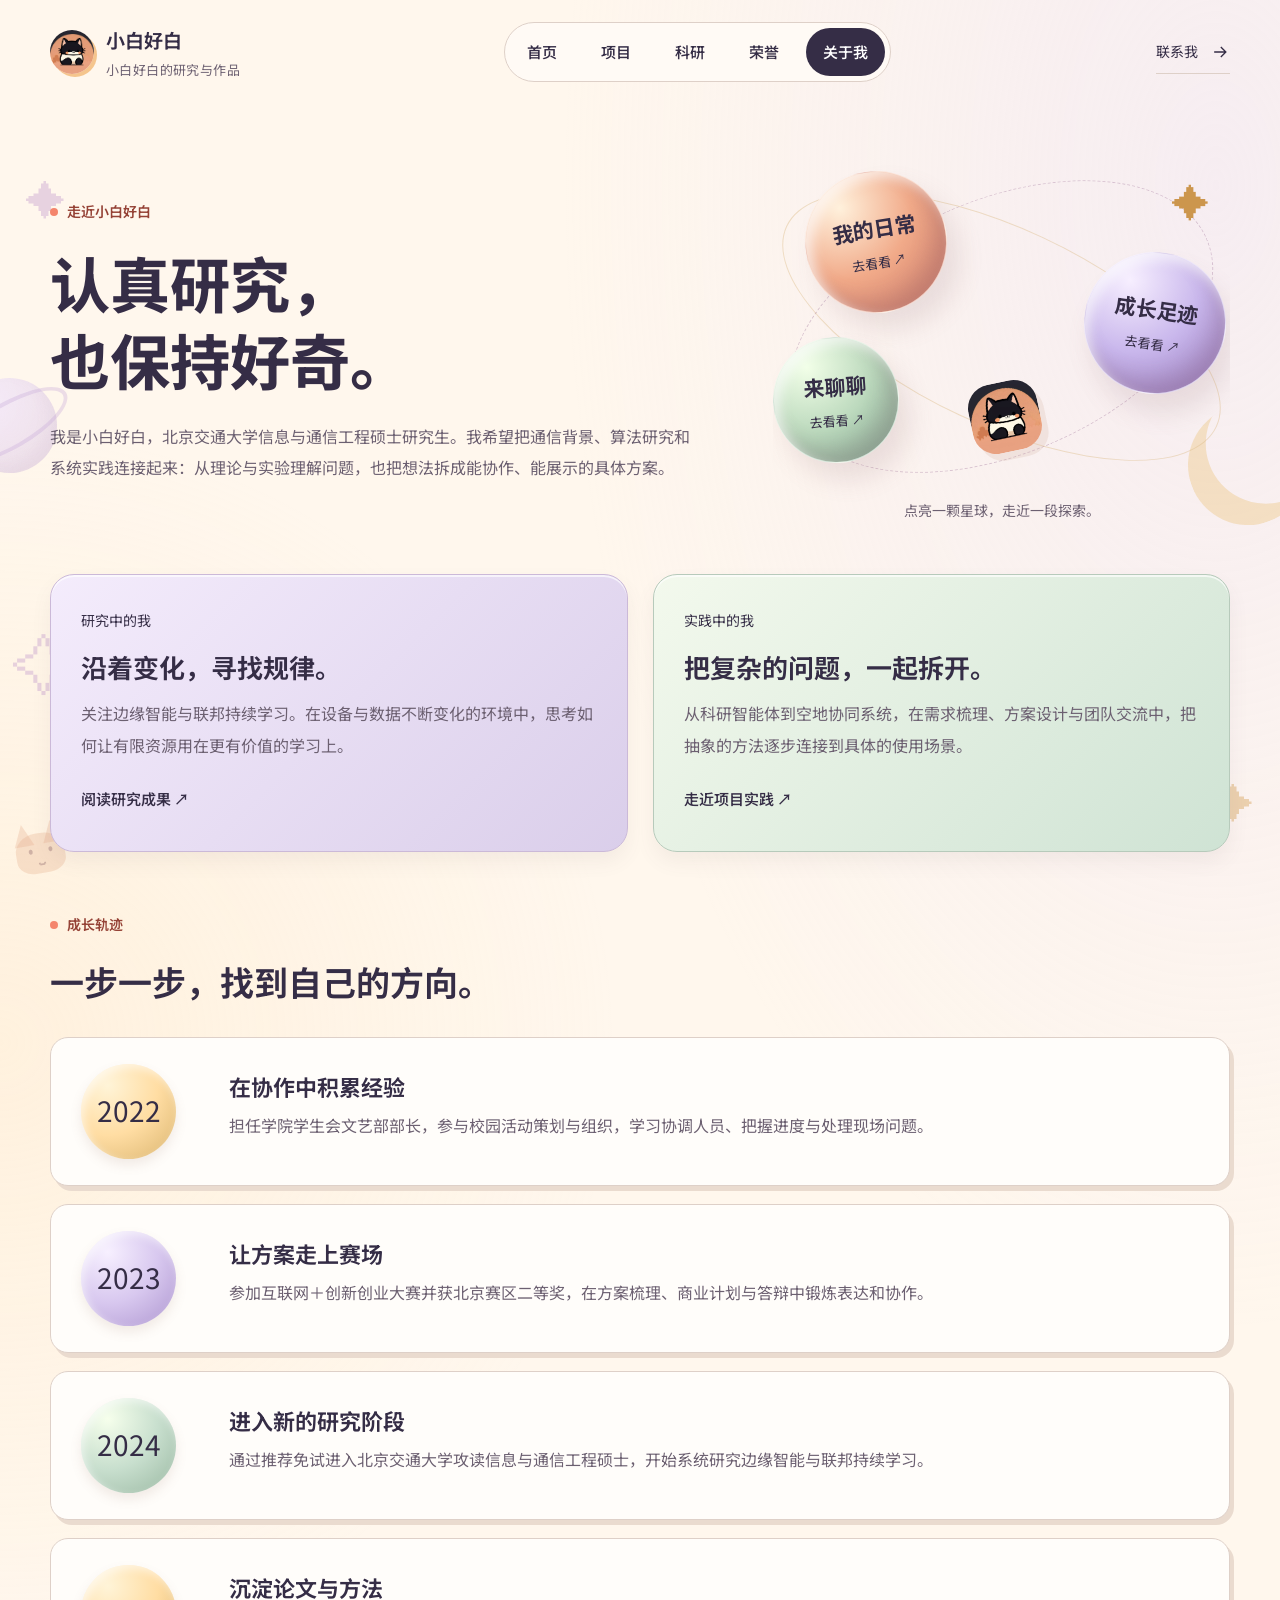
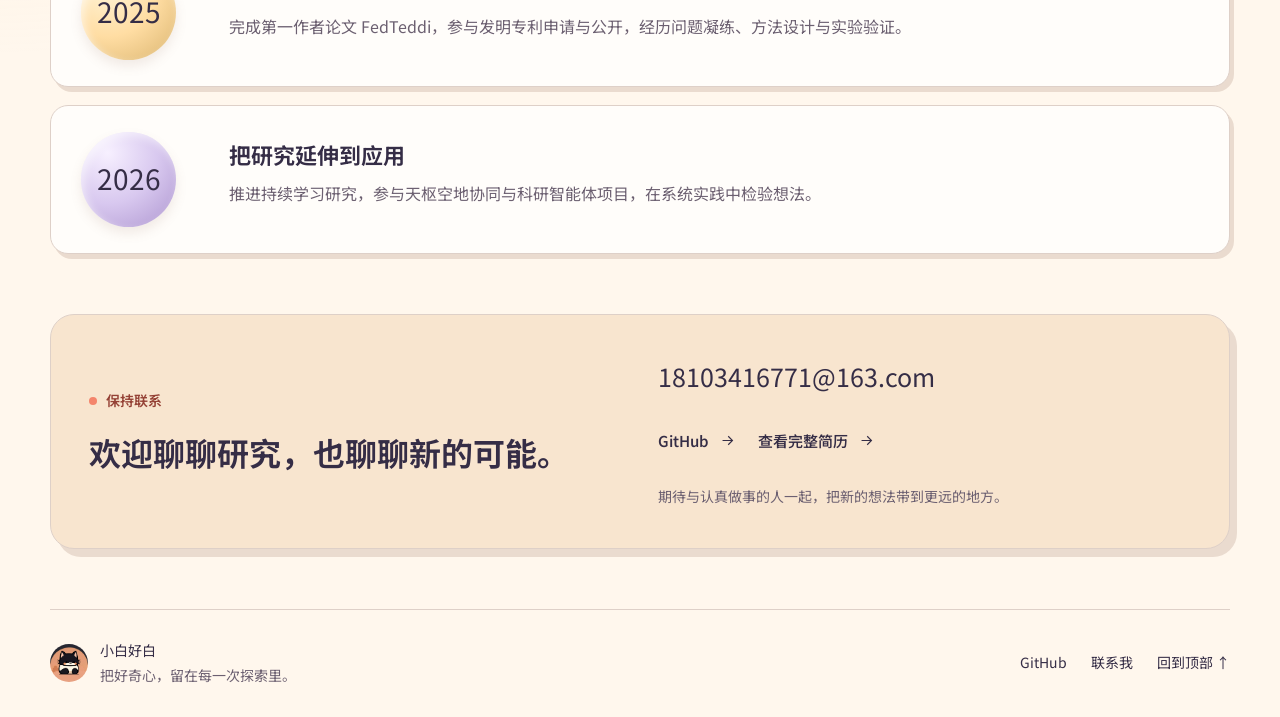
==== commit 5081c01f: "Unify public alias and add celestial chapter navigation Replace the name in page copy with 小白好白, add" ====
--- a/about.html
+++ b/about.html
@@ -1 +1 @@
-<!doctype html><html lang="zh-CN"><head><meta charset="utf-8"><meta name="viewport" content="width=device-width,initial-scale=1"><meta name="theme-color" content="#fff7ed"><meta name="description" content="白昱萱的研究与项目作品集。聚焦联邦持续学习、边缘智能与科研智能体，展示项目实践、论文和荣誉。"><title>关于我 · 小白好白</title><link rel="icon" href="assets/images/cat-avatar.jpeg"><script src="script.js?v=20260909-podium" defer></script><link rel="stylesheet" href="site.css?v=20260909-podium"><link rel="preload" href="assets/fonts/noto-sans-sc-site.woff2" as="font" type="font/woff2" crossorigin></head><body><a class="skip-link" href="#main">跳到正文</a><header class="site-header"><a href="index.html" class="brand"><img src="assets/images/cat-avatar.jpeg" alt="" width="44" height="44"><span>小白好白<small>白昱萱的研究与作品</small></span></a><nav aria-label="主导航"><a href="index.html">首页</a><a href="projects.html">项目</a><a href="publications.html">科研</a><a href="awards.html">荣誉</a><a href="about.html" aria-current="page">关于我</a></nav><a class="header-contact" href="about.html#contact">联系我 <svg viewBox="0 0 24 24" aria-hidden="true"><path d="M5 12h14M13 6l6 6-6 6"/></svg></a></header><main id="main"><section class="container page-masthead masthead-about"><div class="masthead-copy"><p class="section-label">走近小白好白</p><h1>认真研究，<br>也保持好奇。</h1><p class="masthead-description">我是白昱萱，北京交通大学信息与通信工程硕士研究生。我希望把通信背景、算法研究和系统实践连接起来：从理论与实验理解问题，也把想法拆成能协作、能展示的具体方案。</p></div><div class="page-sculpture about" aria-hidden="true"><i></i><i></i><i></i><span>好奇</span><span>思考</span><span>实践</span></div></section><section class="container personal-notes" aria-label="我的研究与协作"><article><span>研究中的我</span><h2><span class="heading-phrase">沿着变化，</span><span class="heading-phrase">寻找规律。</span></h2><p>关注边缘智能与联邦持续学习。在设备与数据不断变化的环境中，思考如何让有限资源用在更有价值的学习上。</p><a class="text-link" href="publications.html">阅读研究成果 ↗</a></article><article><span>实践中的我</span><h2><span class="heading-phrase">把复杂的问题，</span><span class="heading-phrase">一起拆开。</span></h2><p>从科研智能体到空地协同系统，在需求梳理、方案设计与团队交流中，把抽象的方法逐步连接到具体的使用场景。</p><a class="text-link" href="projects.html">走近项目实践 ↗</a></article></section><section class="container about-journey" id="journey"><div class="section-heading"><div><p class="section-label">成长轨迹</p><h2><span class="heading-phrase">一步一步，</span><span class="heading-phrase">找到自己的方向。</span></h2></div></div><ol class="timeline"><li><time>2022</time><div><h3>在协作中积累经验</h3><p>担任学院学生会文艺部部长，参与校园活动策划与组织，学习协调人员、把握进度与处理现场问题。</p></div></li><li><time>2023</time><div><h3>让方案走上赛场</h3><p>参加互联网＋创新创业大赛并获北京赛区二等奖，在方案梳理、商业计划与答辩中锻炼表达和协作。</p></div></li><li><time>2024</time><div><h3>进入新的研究阶段</h3><p>通过推荐免试进入北京交通大学攻读信息与通信工程硕士，开始系统研究边缘智能与联邦持续学习。</p></div></li><li><time>2025</time><div><h3>沉淀论文与方法</h3><p>完成第一作者论文 FedTeddi，参与发明专利申请与公开，经历问题凝练、方法设计与实验验证。</p></div></li><li><time>2026</time><div><h3>把研究延伸到应用</h3><p>推进持续学习研究，参与天枢空地协同与科研智能体项目，在系统实践中检验想法。</p></div></li></ol></section><section class="container contact-section" id="contact"><div><p class="section-label">保持联系</p><h2><span class="heading-phrase">欢迎聊聊研究，</span><span class="heading-phrase">也聊聊新的可能。</span></h2></div><div><a class="contact-email" href="mailto:18103416771@163.com">18103416771@163.com</a><div class="links"><a class="text-link" href="https://github.com/bai9yu" target="_blank" rel="noreferrer">GitHub<svg viewBox="0 0 24 24" aria-hidden="true"><path d="M5 12h14M13 6l6 6-6 6"/></svg></a><a class="text-link" href="assets/docs/research-resume.pdf?v=20260908-current" target="_blank" rel="noreferrer">查看完整简历<svg viewBox="0 0 24 24" aria-hidden="true"><path d="M5 12h14M13 6l6 6-6 6"/></svg></a></div><p class="muted">期待与认真做事的人一起，把新的想法带到更远的地方。</p></div></section></main><footer class="site-footer"><div><img src="assets/images/cat-avatar.jpeg" width="38" height="38" alt=""><p>小白好白 <span>把好奇心，留在每一次探索里。</span></p></div><p><a href="https://github.com/bai9yu" target="_blank" rel="noreferrer">GitHub</a><a href="about.html#contact">联系我</a><button class="back-top" aria-label="回到顶部">回到顶部 ↑</button></p></footer><dialog id="image-dialog" aria-labelledby="image-title"><div class="lightbox-head"><p id="image-title"></p><button class="icon-button" data-close aria-label="关闭图片">×</button></div><img alt=""><p class="lightbox-note">按 Esc 关闭</p></dialog></body></html>+<!doctype html><html lang="zh-CN"><head><meta charset="utf-8"><meta name="viewport" content="width=device-width,initial-scale=1"><meta name="theme-color" content="#fff7ed"><meta name="description" content="小白好白的研究与项目作品集。聚焦联邦持续学习、边缘智能与科研智能体，展示项目实践、论文和荣誉。"><title>关于我 · 小白好白</title><link rel="icon" href="assets/images/cat-avatar.jpeg"><script src="script.js?v=20260909-celestial" defer></script><link rel="stylesheet" href="site.css?v=20260909-celestial"><link rel="preload" href="assets/fonts/noto-sans-sc-site.woff2?v=celestial" as="font" type="font/woff2" crossorigin></head><body><a class="skip-link" href="#main">跳到正文</a><header class="site-header"><a href="index.html" class="brand"><img src="assets/images/cat-avatar.jpeg" alt="" width="44" height="44"><span>小白好白<small>小白好白的研究与作品</small></span></a><nav aria-label="主导航"><a href="index.html">首页</a><a href="projects.html">项目</a><a href="publications.html">科研</a><a href="awards.html">荣誉</a><a href="about.html" aria-current="page">关于我</a></nav><a class="header-contact" href="about.html#contact">联系我 <svg viewBox="0 0 24 24" aria-hidden="true"><path d="M5 12h14M13 6l6 6-6 6"/></svg></a></header><div class="sky-garden" aria-hidden="true"><span class="sky-moon"></span><span class="sky-star star-one">✦</span><span class="sky-star star-two">✧</span><span class="sky-star star-three">✦</span><span class="sky-planet"></span><span class="sky-cat"><i></i><b>⌣</b></span></div><main id="main"><section class="container page-masthead masthead-about"><div class="masthead-copy"><p class="section-label">走近小白好白</p><h1>认真研究，<br>也保持好奇。</h1><p class="masthead-description">我是小白好白，北京交通大学信息与通信工程硕士研究生。我希望把通信背景、算法研究和系统实践连接起来：从理论与实验理解问题，也把想法拆成能协作、能展示的具体方案。</p></div><div class="cosmic-guide"><div class="guide-orbit" aria-hidden="true"></div><span class="guide-star" aria-hidden="true">✦</span><img class="guide-cat" src="assets/images/cat-avatar.jpeg" alt="" width="70" height="70"><button class="guide-planet guide-planet-0" data-guide-target=".personal-notes"><span>我的日常</span><small>去看看 ↗</small></button><button class="guide-planet guide-planet-1" data-guide-target="#journey"><span>成长足迹</span><small>去看看 ↗</small></button><button class="guide-planet guide-planet-2" data-guide-target="#contact"><span>来聊聊</span><small>去看看 ↗</small></button><p>点亮一颗星球，走近一段探索。</p></div></section><section class="container personal-notes" aria-label="我的研究与协作"><article><span>研究中的我</span><h2><span class="heading-phrase">沿着变化，</span><span class="heading-phrase">寻找规律。</span></h2><p>关注边缘智能与联邦持续学习。在设备与数据不断变化的环境中，思考如何让有限资源用在更有价值的学习上。</p><a class="text-link" href="publications.html">阅读研究成果 ↗</a></article><article><span>实践中的我</span><h2><span class="heading-phrase">把复杂的问题，</span><span class="heading-phrase">一起拆开。</span></h2><p>从科研智能体到空地协同系统，在需求梳理、方案设计与团队交流中，把抽象的方法逐步连接到具体的使用场景。</p><a class="text-link" href="projects.html">走近项目实践 ↗</a></article></section><section class="container about-journey" id="journey"><div class="section-heading"><div><p class="section-label">成长轨迹</p><h2><span class="heading-phrase">一步一步，</span><span class="heading-phrase">找到自己的方向。</span></h2></div></div><ol class="timeline"><li><time>2022</time><div><h3>在协作中积累经验</h3><p>担任学院学生会文艺部部长，参与校园活动策划与组织，学习协调人员、把握进度与处理现场问题。</p></div></li><li><time>2023</time><div><h3>让方案走上赛场</h3><p>参加互联网＋创新创业大赛并获北京赛区二等奖，在方案梳理、商业计划与答辩中锻炼表达和协作。</p></div></li><li><time>2024</time><div><h3>进入新的研究阶段</h3><p>通过推荐免试进入北京交通大学攻读信息与通信工程硕士，开始系统研究边缘智能与联邦持续学习。</p></div></li><li><time>2025</time><div><h3>沉淀论文与方法</h3><p>完成第一作者论文 FedTeddi，参与发明专利申请与公开，经历问题凝练、方法设计与实验验证。</p></div></li><li><time>2026</time><div><h3>把研究延伸到应用</h3><p>推进持续学习研究，参与天枢空地协同与科研智能体项目，在系统实践中检验想法。</p></div></li></ol></section><section class="container contact-section" id="contact"><div><p class="section-label">保持联系</p><h2><span class="heading-phrase">欢迎聊聊研究，</span><span class="heading-phrase">也聊聊新的可能。</span></h2></div><div><a class="contact-email" href="mailto:18103416771@163.com">18103416771@163.com</a><div class="links"><a class="text-link" href="https://github.com/bai9yu" target="_blank" rel="noreferrer">GitHub<svg viewBox="0 0 24 24" aria-hidden="true"><path d="M5 12h14M13 6l6 6-6 6"/></svg></a><a class="text-link" href="assets/docs/research-resume.pdf?v=20260908-current" target="_blank" rel="noreferrer">查看完整简历<svg viewBox="0 0 24 24" aria-hidden="true"><path d="M5 12h14M13 6l6 6-6 6"/></svg></a></div><p class="muted">期待与认真做事的人一起，把新的想法带到更远的地方。</p></div></section></main><footer class="site-footer"><div><img src="assets/images/cat-avatar.jpeg" width="38" height="38" alt=""><p>小白好白 <span>把好奇心，留在每一次探索里。</span></p></div><p><a href="https://github.com/bai9yu" target="_blank" rel="noreferrer">GitHub</a><a href="about.html#contact">联系我</a><button class="back-top" aria-label="回到顶部">回到顶部 ↑</button></p></footer><dialog id="image-dialog" aria-labelledby="image-title"><div class="lightbox-head"><p id="image-title"></p><button class="icon-button" data-close aria-label="关闭图片">×</button></div><img alt=""><p class="lightbox-note">按 Esc 关闭</p></dialog></body></html>
--- a/site.css
+++ b/site.css
@@ -497,7 +497,7 @@
 .publication{align-items:stretch}.paper-title{align-self:stretch}.paper-body{display:flex;flex-direction:column;align-items:stretch}.paper-body>.links{margin-top:auto;padding-top:20px}.paper-body>.text-link{align-self:flex-start}.paper-architecture{display:flex;flex-direction:column;padding:20px;gap:16px}.paper-architecture .image-zoom{aspect-ratio:16/10;max-height:560px;display:grid;place-items:center;background:white}.paper-architecture img{width:100%;height:100%;max-height:560px;object-fit:contain}.paper-architecture figcaption{margin:0;display:flex;align-items:flex-start;justify-content:space-between;gap:20px;line-height:1.8}.paper-architecture figcaption .figure-caption-text{white-space:normal;color:var(--muted);font-size:14px}.paper-architecture figcaption .figure-action{white-space:nowrap;color:var(--accent);font-size:14px}.patent-method{display:grid;grid-template-columns:repeat(2,minmax(0,1fr));gap:16px;margin-top:24px}.patent-method>div{padding:18px;background:#eff4ec;border:1px solid #d8e2d1;border-radius:12px}.patent-method h4{margin:0 0 10px;font-size:14px;line-height:1.6;font-weight:650}.patent-method p{font-size:14px;line-height:1.9;color:var(--muted)}.paper-body>.patent-context{font-size:14px;margin-top:20px}.online-showcase{display:flex;align-items:center;justify-content:space-between;gap:35px;padding:26px 32px;background:#eee4f6;border:1px solid #d2c1df;border-radius:20px;margin-bottom:35px}.online-showcase .section-label{margin-bottom:9px}.online-showcase h2{font-size:25px}.online-showcase p:last-child{font-size:14px;color:var(--muted);margin-top:10px}.online-showcase .button{flex:none}.text-case>header h2{overflow-wrap:anywhere}
 @media(max-width:760px){.paper-architecture{padding:12px;gap:12px}.paper-architecture .image-zoom{min-height:0}.paper-architecture figcaption{gap:8px;flex-wrap:wrap}.paper-architecture figcaption .figure-caption-text,.paper-architecture figcaption .figure-action{font-size:14px}.patent-method{grid-template-columns:1fr;gap:12px;margin-top:20px}.patent-method>div{padding:16px}.patent-method p{font-size:14px}.paper-body>.patent-context{font-size:14px}.online-showcase{padding:23px;display:flex;flex-direction:column;align-items:flex-start;gap:22px;margin-bottom:27px}.online-showcase h2{font-size:23px}.online-showcase p:last-child{font-size:14px}}
 #patent>.patent-method{grid-column:1/-1;grid-template-columns:repeat(4,minmax(0,1fr));margin:0;gap:16px}#patent>.patent-method>div{padding:20px}#patent .paper-body>.text-link{margin-top:auto;padding-top:14px}@media(max-width:1000px){#patent>.patent-method{grid-template-columns:repeat(2,minmax(0,1fr))}}@media(max-width:760px){#patent>.patent-method{grid-template-columns:1fr;gap:12px}#patent>.patent-method>div{padding:16px}}
-@font-face{font-family:'Noto Sans SC Portfolio';src:url('assets/fonts/noto-sans-sc-site.woff2') format('woff2');font-weight:100 900;font-style:normal;font-display:swap}
+@font-face{font-family:'Noto Sans SC Portfolio';src:url('assets/fonts/noto-sans-sc-site.woff2?v=celestial') format('woff2');font-weight:100 900;font-style:normal;font-display:swap}
 :root{font-family:'Noto Sans SC Portfolio','PingFang SC','Microsoft YaHei',sans-serif;--body-size:16px;--orb-coral:#ef8e73;--orb-lilac:#a893d4;--orb-mint:#8fbca7}
 body,button,select,h1,h2,h3,h4,.paper-title h2,.paper-stack h3,.timeline time{font-family:'Noto Sans SC Portfolio','PingFang SC','Microsoft YaHei',sans-serif}body{font-size:16px;line-height:1.85}h1,h2,h3,h4{letter-spacing:0;text-wrap:wrap;word-break:normal;overflow-wrap:normal}h1{font-weight:750}h2,h3{font-weight:650}p{max-width:none;text-wrap:wrap;word-break:normal;overflow-wrap:break-word}.masthead-description,.hero-description,.case-description,.paper-body>p,.timeline p,.personal-notes p,.honor-room>div>p:not(.section-label){font-size:16px;line-height:1.95;text-wrap:wrap}.paper-body>p,.patent-method p,.timeline p,.case-description{text-align:justify;text-justify:inter-ideograph;text-align-last:left}.paper-body h3{font-size:24px;line-height:1.55;margin-bottom:20px}.paper-body>p{width:100%;max-width:none}.paper-body>.patent-context,.paper-body .muted{font-size:15px;line-height:1.9}.patent-method p,.text-features p,.text-case-details details>p,.tour-panel>p,.memory-step p{font-size:15px;line-height:1.9}.timeline h3{font-size:22px}.about-journey .section-heading h2{white-space:normal;text-wrap:wrap;max-width:none}.timeline li>div{min-width:0}.brand small{font-size:13px}.site-header nav a,.text-link,.word-links .text-link{font-size:15px}.paper-title>p,.paper-status{font-size:15px;line-height:1.9}.paper-architecture .image-zoom{aspect-ratio:auto;height:auto;max-height:none;display:block}.paper-architecture img{display:block;width:100%;height:auto;max-height:none;object-fit:initial}.paper-architecture{padding:16px;gap:14px}.paper-architecture figcaption .figure-caption-text,.paper-architecture figcaption .figure-action{font-size:14px}.paper-architecture figcaption{align-items:baseline}.section-heading>div{min-width:0;flex:1}.section-heading h2{line-height:1.5}.site-footer p span{font-size:14px}
 /* Light comes from the same upper-left direction across the objects. */
@@ -509,3 +509,14 @@
 @media(prefers-reduced-motion:reduce){.podium-ready .award-card,.podium-arrow,.planet,.page-sculpture i{transition:none!important;animation:none!important}.podium-ready .award-card.is-left,.podium-ready .award-card.is-right{filter:none}.page-masthead:hover .page-sculpture i:first-child{transform:none}}
 .heading-phrase{display:inline-block;max-width:100%;vertical-align:top}.podium-controls p>span{display:block;font-size:14px;font-weight:400;color:var(--muted)}.podium-controls p>strong{display:block;font-size:15px;font-weight:600;line-height:1.8}.timeline .heading-phrase{max-width:100%}@media(max-width:760px){.podium-controls p>strong{font-size:14px}.about-journey .section-heading h2{font-size:26px}}
 .publication:not(#patent) .paper-title h2{font-family:'Noto Sans SC Portfolio','PingFang SC','Microsoft YaHei',sans-serif}
+
+/* Celestial exhibition: shared scenery, chapter planets, full-width project stories. */
+body{isolation:isolate;background:radial-gradient(ellipse at 95% 8%,#e9def866,transparent 38%),radial-gradient(ellipse at 0 45%,#ffe5be55,transparent 34%),var(--paper)}
+.sky-garden{position:fixed;inset:0;z-index:-1;pointer-events:none;overflow:hidden}.sky-moon{position:absolute;width:120px;height:120px;right:-28px;top:45%;border-radius:50%;box-shadow:inset 24px -14px #edc88970;transform:rotate(-20deg)}.sky-star{position:absolute;color:#c39acd66;font-size:40px}.star-one{top:18%;left:2%}.star-two{top:67%;left:1%;font-size:65px}.star-three{top:85%;right:2%;color:#dbae6d80}.sky-planet{position:absolute;left:-38px;top:42%;width:95px;height:95px;border-radius:50%;background:radial-gradient(circle at 25% 25%,#f5eaf8,#c7abd555);box-shadow:inset -8px -8px 14px #a185ab15}.sky-planet:after{content:'';position:absolute;inset:24px -18px;border:4px solid #c5a9d755;border-radius:50%;transform:rotate(-30deg)}.sky-cat{position:absolute;bottom:3%;left:16px;width:49px;height:40px;border-radius:45% 45% 35% 35%;background:#e6b08e50;transform:rotate(-10deg)}.sky-cat:before,.sky-cat:after{content:'';position:absolute;top:-11px;border-left:10px solid transparent;border-right:10px solid transparent;border-bottom:22px solid #e6b08e50}.sky-cat:after{right:0}.sky-cat i{position:absolute;left:13px;top:15px;width:4px;height:5px;border-radius:50%;background:#9a77776e;box-shadow:20px 0 #9a77776e}.sky-cat b{position:absolute;left:20px;top:13px;font-size:17px;color:#9a77776e}
+.cosmic-guide{position:relative;min-height:365px;isolation:isolate;perspective:700px}.guide-orbit{position:absolute;inset:40px 5px 70px;border:1px dashed #af8aa970;border-radius:50%;transform:rotate(-23deg)}.guide-orbit:after{content:'';position:absolute;inset:28px -15px;border:1px solid #d9b67e66;border-radius:50%;transform:rotate(48deg)}.guide-cat{position:absolute;bottom:72px;left:43%;border-radius:24px;transform:rotate(-12deg);box-shadow:5px 8px 0 #d5b8a740;transition:transform .4s}.cosmic-guide:hover .guide-cat{transform:rotate(10deg) translateY(-5px)}.guide-star{position:absolute;right:20px;top:8px;color:#cc964d;font-size:38px}.cosmic-guide>p{position:absolute;bottom:0;width:100%;text-align:center;font-size:14px;color:var(--muted)}.guide-planet{position:absolute;border-radius:50%;width:142px;height:142px;display:flex;flex-direction:column;justify-content:center;align-items:center;border:1px solid #fff9;color:var(--ink);cursor:pointer;background:radial-gradient(circle at 28% 22%,#fff1dc,#f1aa89 48%,#c87464);box-shadow:inset 6px 7px 12px #fffa,inset -10px -12px 20px #79536438,10px 18px 24px #94707929;transition:transform .35s,box-shadow .35s;font:inherit;z-index:1}.guide-planet span{font-size:21px;font-weight:700}.guide-planet small{font-size:13px;margin-top:3px}.guide-planet-0{top:12px;left:7%;transform:rotate(-9deg)}.guide-planet-1{top:93px;right:1%;background:radial-gradient(circle at 28% 22%,#f7efff,#c9b7ec 48%,#9173b7);transform:rotate(8deg)}.guide-planet-2{top:178px;left:0;background:radial-gradient(circle at 28% 22%,#f2ffe8,#bddabe 48%,#7aa28a);width:126px;height:126px;transform:rotate(-4deg)}.guide-planet:hover,.guide-planet:focus-visible{transform:translateY(-9px) rotate(0) scale(1.06);box-shadow:inset 6px 7px 12px #fffa,inset -10px -12px 20px #79536438,12px 27px 30px #94707938}.guide-planet:focus-visible{outline:3px solid var(--ink);outline-offset:5px}.cosmic-guide{animation:constellation-arrive .9s cubic-bezier(.2,.7,.3,1) both}@keyframes constellation-arrive{from{opacity:0;transform:rotate(-6deg) scale(.94)}to{opacity:1;transform:none}}.chapter-highlight{animation:chapter-light 1.2s ease-out}@keyframes chapter-light{0%{outline:3px solid #c89b6d;outline-offset:9px}100%{outline:3px solid transparent;outline-offset:17px}}
+.text-case{display:flex;flex-direction:column;gap:26px;padding:36px}.case-opening{display:grid;grid-template-columns:minmax(0,.9fr) minmax(0,1.3fr);gap:35px;align-items:center}.case-opening header{position:static;min-width:0}.case-opening h2{font-size:32px;margin-block:8px 12px}.case-opening .case-tagline{max-width:none;font-size:16px;margin-bottom:0}.case-opening .case-description{margin:0;padding-left:30px;border-left:1px solid var(--line);line-height:1.9}.text-case-content{width:100%;display:grid;gap:22px}.text-case .project-installation{width:100%;margin:0}.text-case .text-features{grid-template-columns:repeat(3,minmax(0,1fr));margin:0;gap:16px}.text-case .text-features>div{display:block;padding:22px}.text-case .text-features h3{font-size:18px}.text-case .text-features p{margin:9px 0 0}.text-case .text-case-details{margin:0;display:grid;grid-template-columns:repeat(3,minmax(0,1fr));gap:24px;align-items:start}.text-case-details summary{font-size:16px}.text-case .word-links{margin:0;padding-top:4px;flex-wrap:wrap}.text-case .text-case-details details{border-top:1px solid var(--line)}.text-case .text-case-details details>p{margin:0}.text-case .text-case-details details[open] summary{color:var(--accent)}
+@media(max-width:1050px){.cosmic-guide{min-height:345px}.guide-planet{width:124px;height:124px}.guide-planet span{font-size:19px}.guide-planet-2{width:115px;height:115px}.guide-cat{left:46%;bottom:56px}.text-case{padding:27px}.case-opening{gap:25px}.case-opening .case-description{padding-left:25px}}
+@media(max-width:760px){.cosmic-guide{width:min(100%,360px);margin:0 auto;min-height:325px}.guide-planet{width:120px;height:120px}.guide-planet-0{top:0;left:10%}.guide-planet-1{top:80px;right:4%}.guide-planet-2{top:147px;left:4%;width:110px;height:110px}.guide-cat{width:58px;height:58px;bottom:54px;left:46%}.guide-orbit{inset:35px 10px 63px}.guide-star{right:25px;top:-5px}.sky-garden{opacity:.65}.sky-cat{left:3px;bottom:1%}.text-case{padding:18px;gap:24px}.case-opening{grid-template-columns:1fr;gap:18px}.case-opening .case-description{padding:0;border:0;text-align:left}.case-opening h2{font-size:28px}.text-case .text-features,.text-case .text-case-details{grid-template-columns:1fr;gap:12px}.text-case .text-features>div{padding:18px}.text-case .text-case-details{gap:0}.text-case .text-case-details details{border-top:0}.cosmic-guide>p{font-size:14px}}
+@media(prefers-reduced-motion:reduce){.cosmic-guide,.chapter-highlight{animation:none!important}.guide-planet,.guide-cat{transition:none!important}}
+.sky-garden{contain:strict;clip-path:inset(0)}
+.cosmic-guide{overflow:clip}
